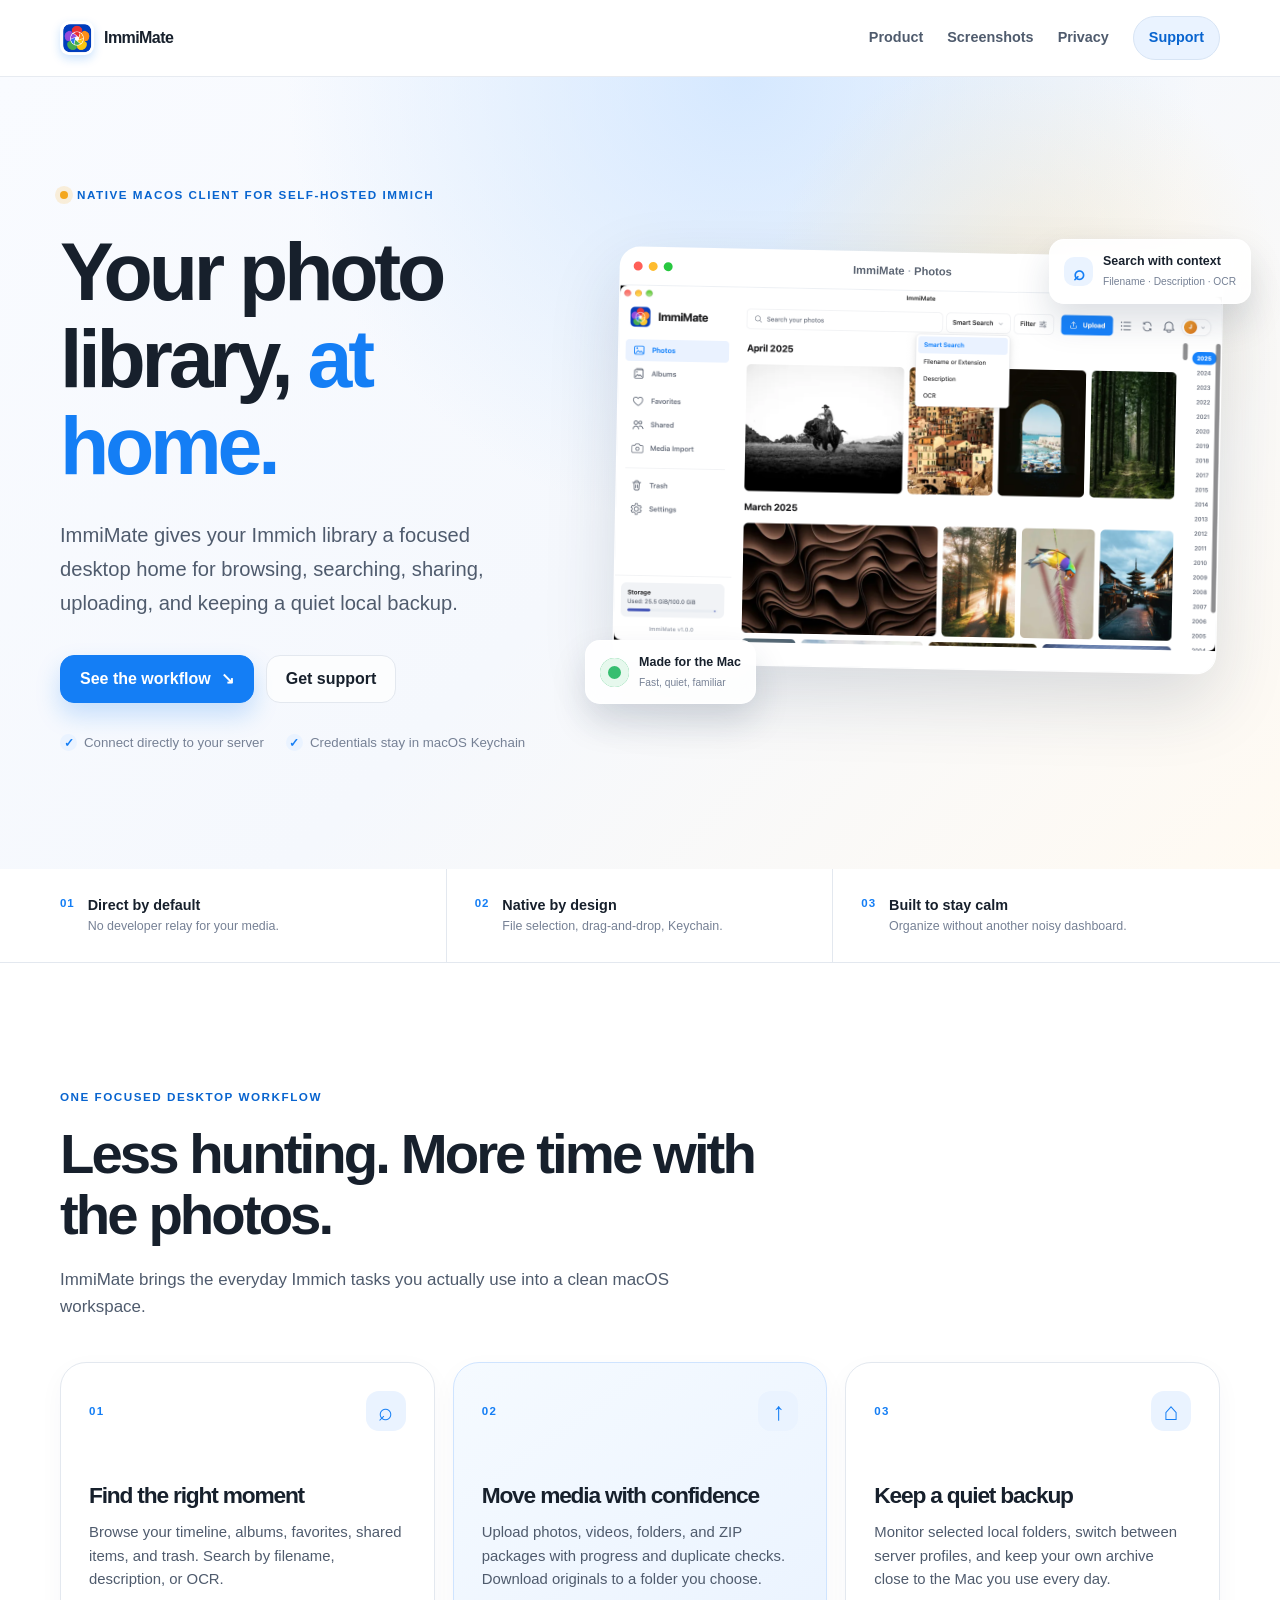
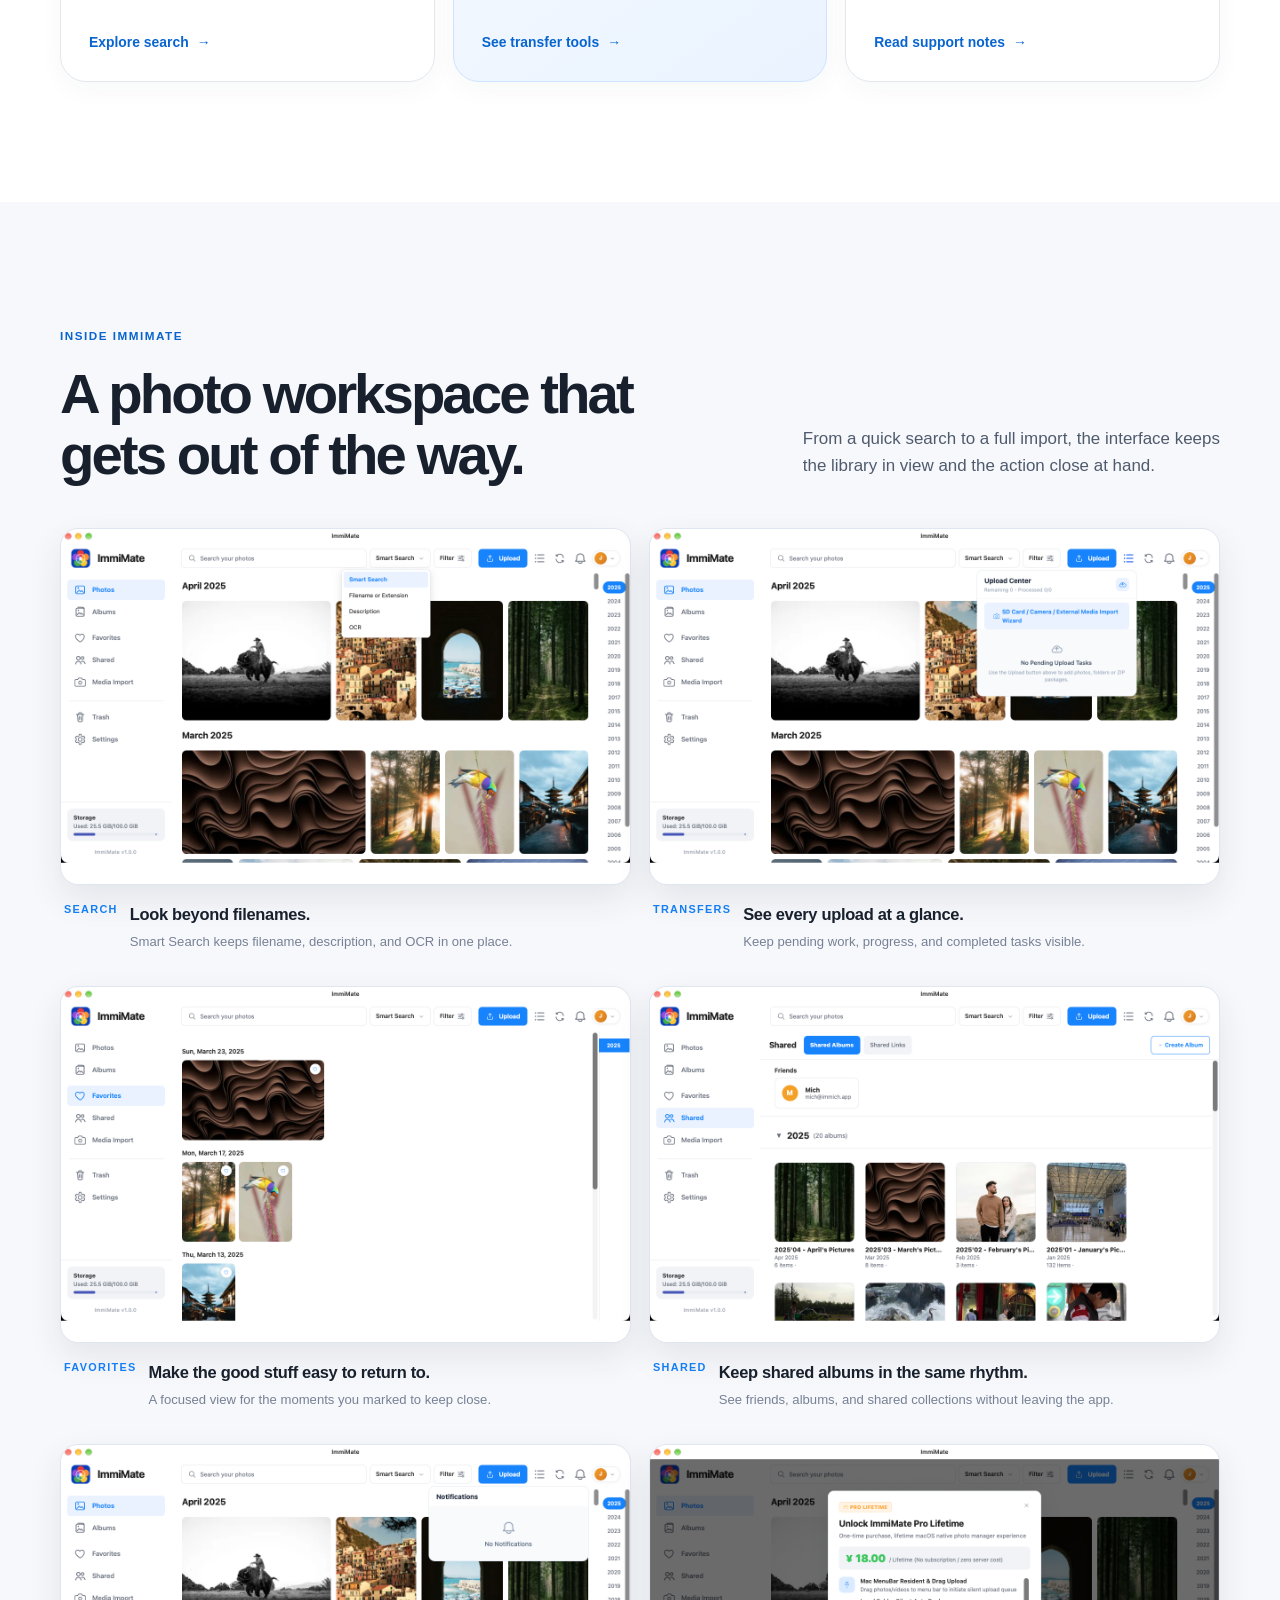
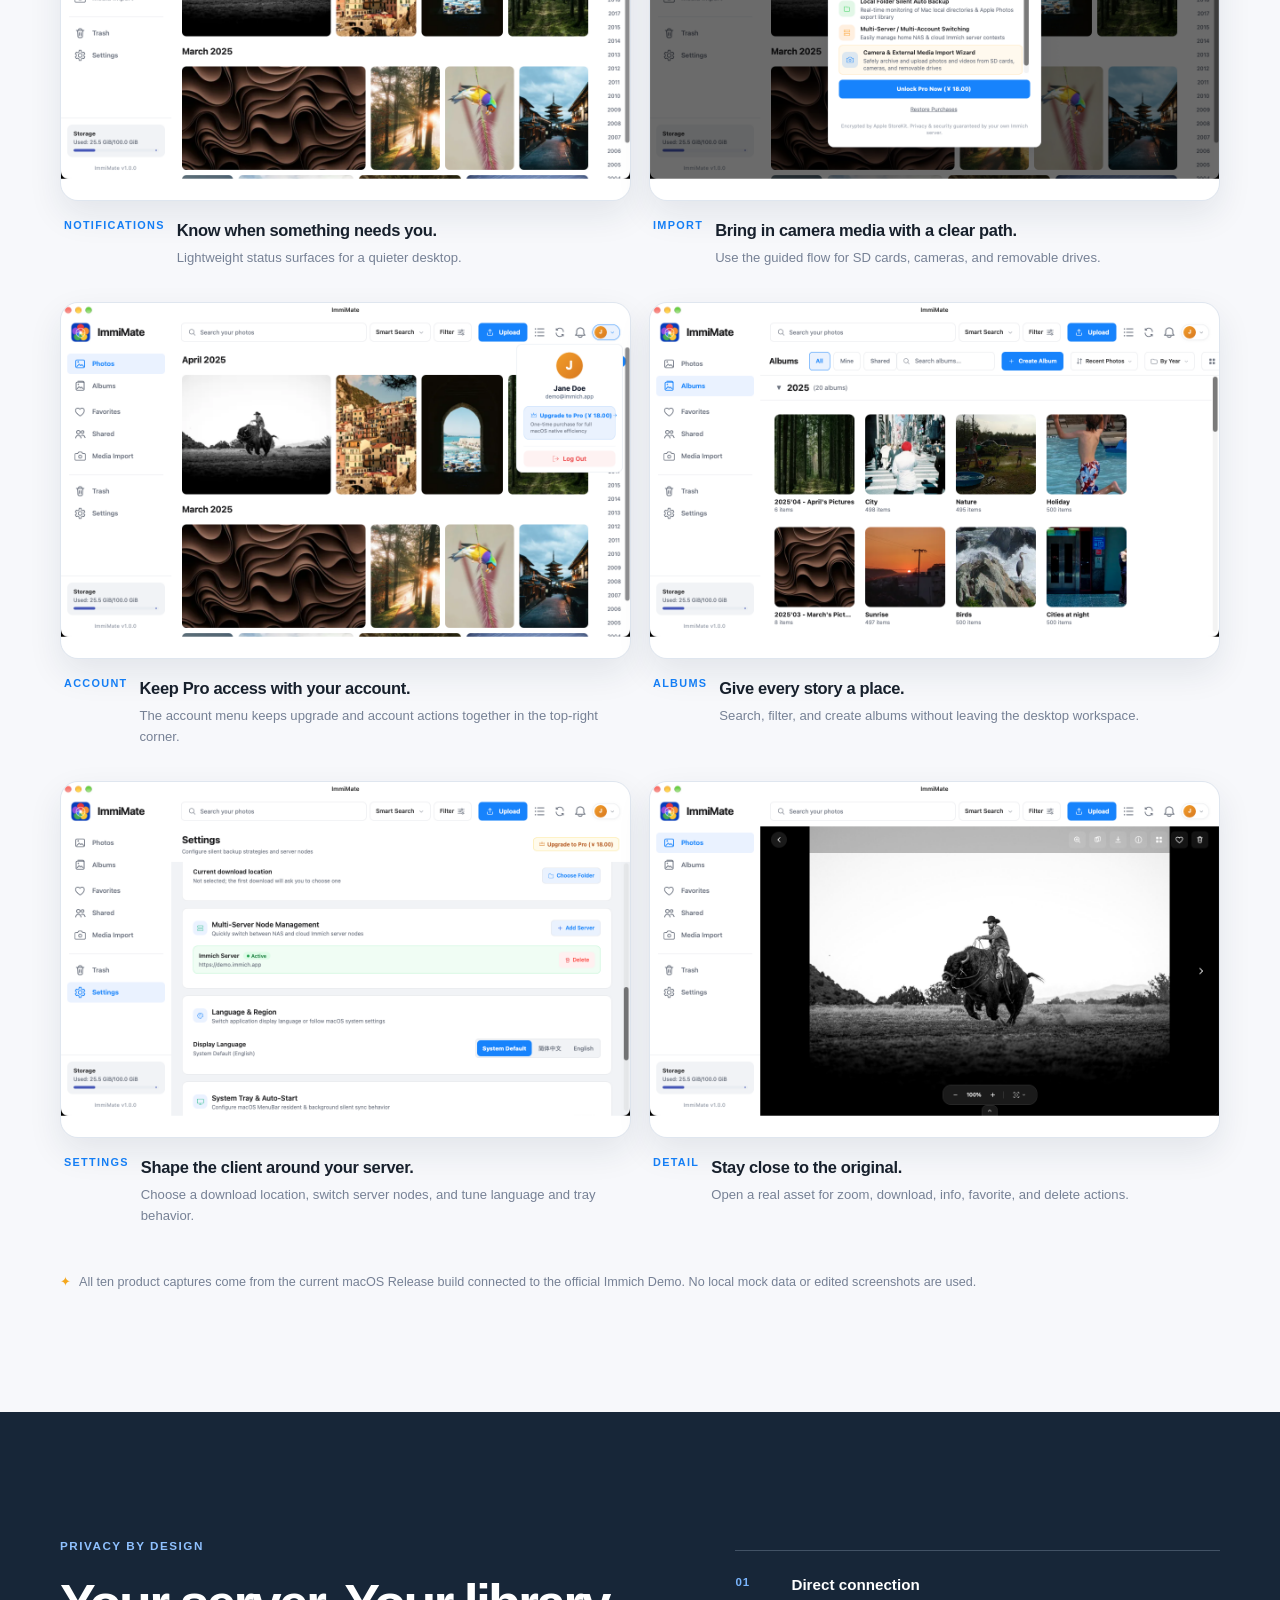
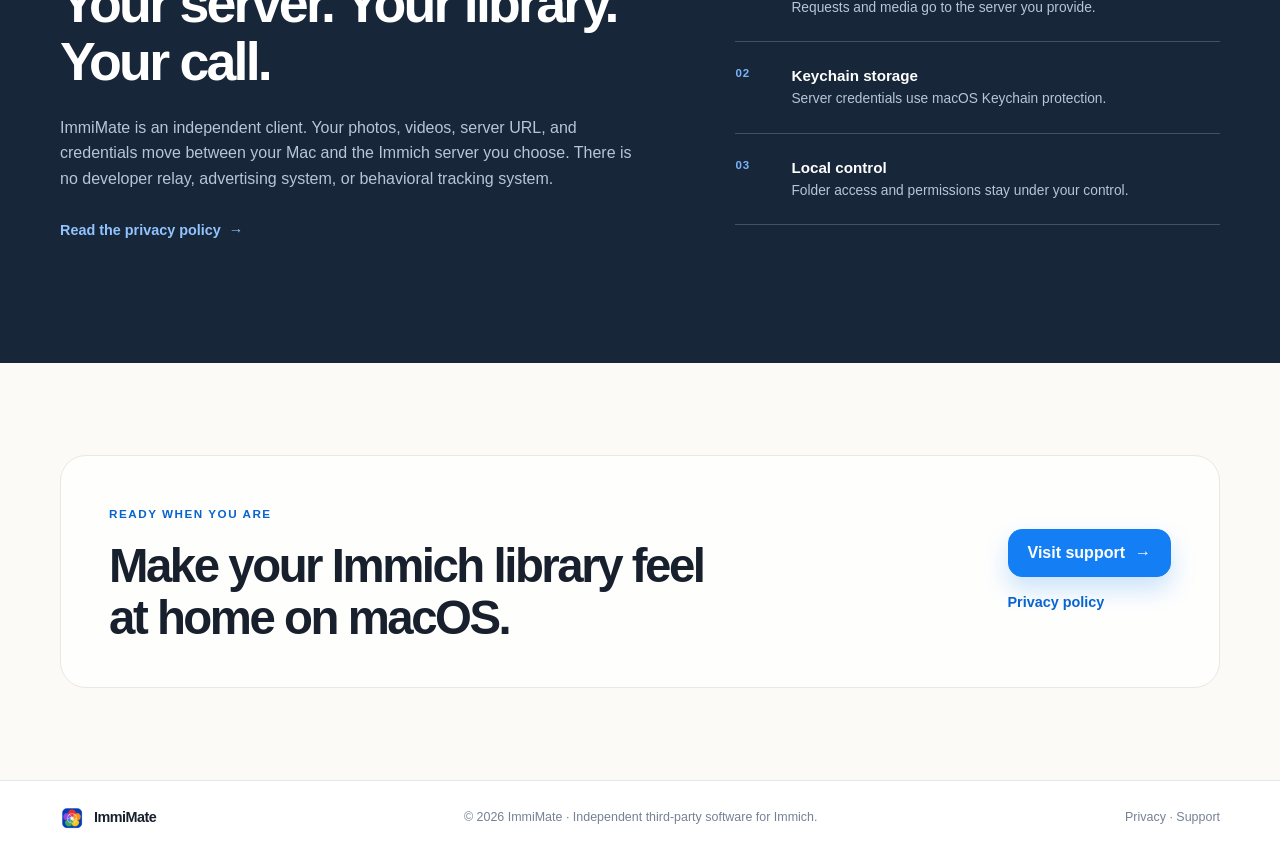
==== index.html @ d2ff472a "docs(marketing): publish ten official Demo screenshots" ====
<!doctype html>
<html lang="en">
  <head>
    <meta charset="utf-8">
    <meta name="viewport" content="width=device-width, initial-scale=1">
    <meta name="theme-color" content="#f7f8fb">
    <meta name="description" content="ImmiMate is a calm, native macOS client for self-hosted Immich photo libraries.">
    <title>ImmiMate — Your photo library, at home</title>
    <link rel="icon" href="assets/app-icon.png" type="image/png">
    <link rel="stylesheet" href="styles.css">
  </head>
  <body>
    <header class="site-header">
      <div class="wrap nav">
        <a class="brand" href="./" aria-label="ImmiMate home">
          <img src="assets/app-icon.png" alt="" width="34" height="34">
          <span>ImmiMate</span>
        </a>
        <nav class="nav-links" aria-label="Primary navigation">
          <a href="#features">Product</a>
          <a href="#screenshots">Screenshots</a>
          <a href="privacy/">Privacy</a>
          <a class="nav-cta" href="support/">Support</a>
        </nav>
      </div>
    </header>

    <main>
      <section class="hero">
        <div class="wrap hero-grid">
          <div class="hero-copy">
            <p class="kicker"><span class="kicker-mark"></span> Native macOS client for self-hosted Immich</p>
            <h1>Your photo library, <em>at home.</em></h1>
            <p class="hero-lead">ImmiMate gives your Immich library a focused desktop home for browsing, searching, sharing, uploading, and keeping a quiet local backup.</p>
            <div class="actions">
              <a class="button" href="#screenshots">See the workflow <span aria-hidden="true">↘</span></a>
              <a class="button button-secondary" href="support/">Get support</a>
            </div>
            <div class="hero-notes" aria-label="Product highlights">
              <span><i aria-hidden="true">✓</i> Connect directly to your server</span>
              <span><i aria-hidden="true">✓</i> Credentials stay in macOS Keychain</span>
            </div>
          </div>

          <div class="hero-visual">
            <div class="window-card">
              <div class="window-toolbar">
                <div class="traffic-lights" aria-hidden="true"><span></span><span></span><span></span></div>
                <span class="window-title">ImmiMate <b>·</b> Photos</span>
                <span class="window-status"><i></i> Library connected</span>
              </div>
              <div class="window-image">
                <img src="assets/screenshots/search.png" alt="ImmiMate Photos screen with Smart Search open" width="1280" height="800">
              </div>
            </div>
            <div class="floating-card floating-card-search">
              <span class="floating-icon">⌕</span>
              <span><strong>Search with context</strong><small>Filename · Description · OCR</small></span>
            </div>
            <div class="floating-card floating-card-native">
              <span class="native-dot"></span>
              <span><strong>Made for the Mac</strong><small>Fast, quiet, familiar</small></span>
            </div>
          </div>
        </div>
      </section>

      <section class="signal-strip" aria-label="Product principles">
        <div class="wrap signal-grid">
          <div><span class="signal-number">01</span><strong>Direct by default</strong><small>No developer relay for your media.</small></div>
          <div><span class="signal-number">02</span><strong>Native by design</strong><small>File selection, drag-and-drop, Keychain.</small></div>
          <div><span class="signal-number">03</span><strong>Built to stay calm</strong><small>Organize without another noisy dashboard.</small></div>
        </div>
      </section>

      <section class="section" id="features">
        <div class="wrap">
          <div class="section-heading">
            <p class="kicker">One focused desktop workflow</p>
            <h2>Less hunting. More time with the photos.</h2>
            <p>ImmiMate brings the everyday Immich tasks you actually use into a clean macOS workspace.</p>
          </div>
          <div class="feature-grid">
            <article class="feature-card">
              <div class="feature-top"><span class="feature-index">01</span><span class="feature-glyph" aria-hidden="true">⌕</span></div>
              <h3>Find the right moment</h3>
              <p>Browse your timeline, albums, favorites, shared items, and trash. Search by filename, description, or OCR.</p>
              <a href="#screenshots">Explore search <span aria-hidden="true">→</span></a>
            </article>
            <article class="feature-card feature-card-accent">
              <div class="feature-top"><span class="feature-index">02</span><span class="feature-glyph" aria-hidden="true">↑</span></div>
              <h3>Move media with confidence</h3>
              <p>Upload photos, videos, folders, and ZIP packages with progress and duplicate checks. Download originals to a folder you choose.</p>
              <a href="#screenshots">See transfer tools <span aria-hidden="true">→</span></a>
            </article>
            <article class="feature-card">
              <div class="feature-top"><span class="feature-index">03</span><span class="feature-glyph" aria-hidden="true">⌂</span></div>
              <h3>Keep a quiet backup</h3>
              <p>Monitor selected local folders, switch between server profiles, and keep your own archive close to the Mac you use every day.</p>
              <a href="support/">Read support notes <span aria-hidden="true">→</span></a>
            </article>
          </div>
        </div>
      </section>

      <section class="section gallery-section" id="screenshots">
        <div class="wrap">
          <div class="section-heading gallery-heading">
            <div>
              <p class="kicker">Inside ImmiMate</p>
              <h2>A photo workspace that gets out of the way.</h2>
            </div>
            <p>From a quick search to a full import, the interface keeps the library in view and the action close at hand.</p>
          </div>
          <div class="screenshot-grid">
            <figure class="shot shot-wide">
              <div class="shot-image"><img src="assets/screenshots/search.png" alt="ImmiMate Smart Search menu over a photo timeline" width="1280" height="800" loading="lazy"></div>
              <figcaption><span>Search</span><strong>Look beyond filenames.</strong><small>Smart Search keeps filename, description, and OCR in one place.</small></figcaption>
            </figure>
            <figure class="shot shot-wide">
              <div class="shot-image"><img src="assets/screenshots/uploads.png" alt="ImmiMate Upload Center popover" width="1280" height="800" loading="lazy"></div>
              <figcaption><span>Transfers</span><strong>See every upload at a glance.</strong><small>Keep pending work, progress, and completed tasks visible.</small></figcaption>
            </figure>
            <figure class="shot">
              <div class="shot-image"><img src="assets/screenshots/favorites.png" alt="ImmiMate Favorites view" width="1280" height="800" loading="lazy"></div>
              <figcaption><span>Favorites</span><strong>Make the good stuff easy to return to.</strong><small>A focused view for the moments you marked to keep close.</small></figcaption>
            </figure>
            <figure class="shot">
              <div class="shot-image"><img src="assets/screenshots/shared.png" alt="ImmiMate Shared albums view" width="1280" height="800" loading="lazy"></div>
              <figcaption><span>Shared</span><strong>Keep shared albums in the same rhythm.</strong><small>See friends, albums, and shared collections without leaving the app.</small></figcaption>
            </figure>
            <figure class="shot">
              <div class="shot-image"><img src="assets/screenshots/notifications.png" alt="ImmiMate notifications popover" width="1280" height="800" loading="lazy"></div>
              <figcaption><span>Notifications</span><strong>Know when something needs you.</strong><small>Lightweight status surfaces for a quieter desktop.</small></figcaption>
            </figure>
            <figure class="shot">
              <div class="shot-image"><img src="assets/screenshots/import.png" alt="ImmiMate removable media import wizard" width="1280" height="800" loading="lazy"></div>
              <figcaption><span>Import</span><strong>Bring in camera media with a clear path.</strong><small>Use the guided flow for SD cards, cameras, and removable drives.</small></figcaption>
            </figure>
            <figure class="shot shot-wide">
              <div class="shot-image"><img src="assets/screenshots/account.png" alt="ImmiMate account menu with the Pro upgrade entry" width="1280" height="800" loading="lazy"></div>
              <figcaption><span>Account</span><strong>Keep Pro access with your account.</strong><small>The account menu keeps upgrade and account actions together in the top-right corner.</small></figcaption>
            </figure>
            <figure class="shot">
              <div class="shot-image"><img src="assets/screenshots/albums.png" alt="ImmiMate Albums view with real albums" width="1280" height="800" loading="lazy"></div>
              <figcaption><span>Albums</span><strong>Give every story a place.</strong><small>Search, filter, and create albums without leaving the desktop workspace.</small></figcaption>
            </figure>
            <figure class="shot">
              <div class="shot-image"><img src="assets/screenshots/settings.png" alt="ImmiMate Settings with multi-server and language controls" width="1280" height="800" loading="lazy"></div>
              <figcaption><span>Settings</span><strong>Shape the client around your server.</strong><small>Choose a download location, switch server nodes, and tune language and tray behavior.</small></figcaption>
            </figure>
            <figure class="shot shot-wide">
              <div class="shot-image"><img src="assets/screenshots/asset-detail.png" alt="ImmiMate full-screen asset detail viewer" width="1280" height="800" loading="lazy"></div>
              <figcaption><span>Detail</span><strong>Stay close to the original.</strong><small>Open a real asset for zoom, download, info, favorite, and delete actions.</small></figcaption>
            </figure>
          </div>
          <p class="source-note"><span aria-hidden="true">✦</span> All ten product captures come from the current macOS Release build connected to the official Immich Demo. No local mock data or edited screenshots are used.</p>
        </div>
      </section>

      <section class="section privacy-section">
        <div class="wrap privacy-grid">
          <div>
            <p class="kicker kicker-light">Privacy by design</p>
            <h2>Your server. Your library. Your call.</h2>
            <p>ImmiMate is an independent client. Your photos, videos, server URL, and credentials move between your Mac and the Immich server you choose. There is no developer relay, advertising system, or behavioral tracking system.</p>
            <a class="text-link text-link-light" href="privacy/">Read the privacy policy <span aria-hidden="true">→</span></a>
          </div>
          <div class="privacy-list">
            <div><span>01</span><p><strong>Direct connection</strong><br>Requests and media go to the server you provide.</p></div>
            <div><span>02</span><p><strong>Keychain storage</strong><br>Server credentials use macOS Keychain protection.</p></div>
            <div><span>03</span><p><strong>Local control</strong><br>Folder access and permissions stay under your control.</p></div>
          </div>
        </div>
      </section>

      <section class="section closing-section">
        <div class="wrap closing-card">
          <div>
            <p class="kicker">Ready when you are</p>
            <h2>Make your Immich library feel at home on macOS.</h2>
          </div>
          <div class="closing-actions">
            <a class="button" href="support/">Visit support <span aria-hidden="true">→</span></a>
            <a class="text-link" href="privacy/">Privacy policy</a>
          </div>
        </div>
      </section>
    </main>

    <footer>
      <div class="wrap footer-row">
        <a class="footer-brand" href="./"><img src="assets/app-icon.png" alt="" width="24" height="24"> ImmiMate</a>
        <span>© 2026 ImmiMate · Independent third-party software for Immich.</span>
        <span><a href="privacy/">Privacy</a> · <a href="support/">Support</a></span>
      </div>
    </footer>
  </body>
</html>
---- styles.css ----
:root {
  color-scheme: light;
  --ink: #17202c;
  --ink-soft: #4f5b6d;
  --muted: #768195;
  --line: #e3e8ef;
  --surface: #ffffff;
  --canvas: #f7f8fb;
  --canvas-warm: #fbfaf7;
  --blue: #147ef5;
  --blue-dark: #0864cf;
  --blue-wash: #eaf3ff;
  --orange: #f4a71d;
  --navy: #172638;
  --shadow: 0 28px 70px rgba(27, 45, 72, 0.15);
  --radius: 26px;
}

* { box-sizing: border-box; }

html { scroll-behavior: smooth; }

body {
  margin: 0;
  color: var(--ink);
  background: var(--surface);
  font-family: -apple-system, BlinkMacSystemFont, "SF Pro Display", "SF Pro Text", "Segoe UI", sans-serif;
  line-height: 1.6;
  -webkit-font-smoothing: antialiased;
}

img { display: block; max-width: 100%; }
a { color: inherit; }
a:hover { color: var(--blue-dark); }
.muted { color: var(--muted); }

.wrap { width: min(1160px, calc(100% - 48px)); margin: 0 auto; }

.site-header {
  position: sticky;
  top: 0;
  z-index: 20;
  border-bottom: 1px solid rgba(227, 232, 239, 0.85);
  background: rgba(255, 255, 255, 0.84);
  backdrop-filter: blur(18px);
}

.nav { min-height: 76px; display: flex; align-items: center; justify-content: space-between; gap: 24px; }
.brand, .footer-brand { display: inline-flex; align-items: center; gap: 10px; color: var(--ink); font-weight: 800; letter-spacing: -0.035em; text-decoration: none; }
.brand img { border-radius: 9px; box-shadow: 0 4px 10px rgba(20, 126, 245, 0.22); }
.nav-links { display: flex; align-items: center; flex-wrap: wrap; gap: 24px; font-size: 0.9rem; font-weight: 650; }
.nav-links a { color: var(--ink-soft); text-decoration: none; }
.nav-links a:hover { color: var(--ink); }
.nav-links .nav-cta { padding: 9px 15px; border: 1px solid #d7e4f4; border-radius: 999px; color: var(--blue-dark); background: var(--blue-wash); }

.hero { overflow: hidden; padding: 104px 0 116px; background: radial-gradient(circle at 80% 28%, rgba(255, 224, 166, 0.36), transparent 22%), radial-gradient(circle at 58% 0%, rgba(205, 228, 255, 0.8), transparent 42%), linear-gradient(135deg, #f9fbff 0%, #f5f8fd 52%, #fffaf2 100%); }
.hero-grid { display: grid; grid-template-columns: minmax(0, 0.86fr) minmax(520px, 1.14fr); align-items: center; gap: 68px; }
.hero-copy { position: relative; z-index: 1; }
.kicker { display: inline-flex; align-items: center; gap: 9px; margin: 0; color: var(--blue-dark); font-size: 0.73rem; font-weight: 800; letter-spacing: 0.13em; line-height: 1.2; text-transform: uppercase; }
.kicker-mark { width: 8px; height: 8px; border-radius: 50%; background: var(--orange); box-shadow: 0 0 0 5px rgba(244, 167, 29, 0.16); }
h1, h2, h3 { margin: 0; line-height: 1.08; letter-spacing: -0.052em; }
h1 { max-width: 640px; margin-top: 22px; font-size: clamp(3.4rem, 6.3vw, 6.7rem); }
h1 em { color: var(--blue); font-style: normal; }
.hero-lead { max-width: 560px; margin: 28px 0 0; color: var(--ink-soft); font-size: clamp(1.08rem, 1.6vw, 1.26rem); line-height: 1.7; }
.actions { display: flex; flex-wrap: wrap; align-items: center; gap: 12px; margin-top: 34px; }
.button { display: inline-flex; align-items: center; justify-content: center; gap: 10px; min-height: 48px; padding: 0 19px; border: 1px solid var(--blue); border-radius: 14px; background: var(--blue); color: #fff; font-weight: 750; text-decoration: none; box-shadow: 0 12px 24px rgba(20, 126, 245, 0.22); transition: transform 180ms ease, box-shadow 180ms ease, background 180ms ease; }
.button:hover { color: #fff; background: var(--blue-dark); box-shadow: 0 16px 30px rgba(20, 126, 245, 0.28); transform: translateY(-2px); }
.button-secondary { border-color: var(--line); background: rgba(255, 255, 255, 0.72); color: var(--ink); box-shadow: none; }
.button-secondary:hover { color: var(--ink); background: #fff; box-shadow: 0 8px 18px rgba(27, 45, 72, 0.08); }
.hero-notes { display: flex; flex-wrap: wrap; gap: 14px 22px; margin-top: 29px; color: var(--muted); font-size: 0.83rem; }
.hero-notes span { display: inline-flex; align-items: center; gap: 7px; }
.hero-notes i { display: inline-grid; width: 17px; height: 17px; place-items: center; border-radius: 50%; color: var(--blue); background: var(--blue-wash); font-size: 0.72rem; font-style: normal; font-weight: 900; }

.hero-visual { position: relative; min-width: 0; padding: 22px 0 36px 18px; }
.window-card { position: relative; overflow: hidden; border: 1px solid rgba(255, 255, 255, 0.92); border-radius: 20px; background: #fff; box-shadow: var(--shadow); transform: rotate(1.1deg); }
.window-toolbar { display: flex; align-items: center; min-height: 38px; padding: 0 13px; border-bottom: 1px solid #edf0f4; background: rgba(255, 255, 255, 0.96); }
.traffic-lights { display: flex; gap: 6px; }
.traffic-lights span { width: 9px; height: 9px; border-radius: 50%; background: #ff5f57; }
.traffic-lights span:nth-child(2) { background: #febc2e; }
.traffic-lights span:nth-child(3) { background: #28c840; }
.window-title { flex: 1; margin-left: 12px; color: #5d6674; font-size: 0.7rem; font-weight: 700; text-align: center; }
.window-title b { color: #b0b8c5; }
.window-status { display: inline-flex; align-items: center; gap: 5px; color: #6e7d8f; font-size: 0.62rem; white-space: nowrap; }
.window-status i, .native-dot { width: 6px; height: 6px; border-radius: 50%; background: #36be70; }
.window-image { overflow: hidden; background: #f3f5f8; }
.window-image img { display: block; width: 100%; height: auto; object-fit: contain; object-position: center; }
.floating-card { position: absolute; display: flex; align-items: center; gap: 10px; padding: 12px 14px; border: 1px solid rgba(255, 255, 255, 0.9); border-radius: 15px; background: rgba(255, 255, 255, 0.92); box-shadow: 0 18px 34px rgba(27, 45, 72, 0.15); backdrop-filter: blur(14px); }
.floating-card strong, .floating-card small { display: block; }
.floating-card strong { font-size: 0.78rem; }
.floating-card small { margin-top: 2px; color: var(--muted); font-size: 0.64rem; }
.floating-card-search { top: 2%; right: -5%; }
.floating-card-native { bottom: 0; left: -2%; }
.floating-icon { display: grid; width: 29px; height: 29px; place-items: center; border-radius: 10px; color: var(--blue); background: var(--blue-wash); font-size: 1.25rem; font-weight: 800; }
.native-dot { width: 29px; height: 29px; box-shadow: inset 0 0 0 8px #e6f8ed; }

.signal-strip { border-bottom: 1px solid var(--line); background: #fff; }
.signal-grid { display: grid; grid-template-columns: repeat(3, 1fr); }
.signal-grid > div { display: grid; grid-template-columns: auto 1fr; column-gap: 13px; padding: 25px 28px; border-right: 1px solid var(--line); }
.signal-grid > div:first-child { padding-left: 0; }
.signal-grid > div:last-child { padding-right: 0; border-right: 0; }
.signal-number { grid-row: span 2; color: var(--blue); font-size: 0.72rem; font-weight: 850; letter-spacing: 0.08em; }
.signal-grid strong { font-size: 0.9rem; }
.signal-grid small { color: var(--muted); font-size: 0.78rem; }

.section { padding: 120px 0; }
.section-heading { max-width: 730px; margin-bottom: 42px; }
.section-heading h2 { margin-top: 16px; font-size: clamp(2.25rem, 4.4vw, 4.2rem); }
.section-heading > p:last-child { max-width: 620px; margin: 20px 0 0; color: var(--ink-soft); font-size: 1.06rem; }
.feature-grid { display: grid; grid-template-columns: repeat(3, 1fr); gap: 18px; }
.feature-card { display: flex; min-height: 320px; flex-direction: column; padding: 28px; border: 1px solid var(--line); border-radius: var(--radius); background: #fff; box-shadow: 0 8px 26px rgba(27, 45, 72, 0.035); }
.feature-card-accent { border-color: #cfe4ff; background: linear-gradient(145deg, #f5faff 0%, #eaf3ff 100%); }
.feature-top { display: flex; align-items: center; justify-content: space-between; margin-bottom: 52px; }
.feature-index { color: var(--blue); font-size: 0.72rem; font-weight: 850; letter-spacing: 0.12em; }
.feature-glyph { display: grid; width: 40px; height: 40px; place-items: center; border-radius: 13px; color: var(--blue); background: var(--blue-wash); font-size: 1.55rem; font-weight: 500; }
.feature-card h3 { font-size: 1.42rem; }
.feature-card p { margin: 13px 0 0; color: var(--ink-soft); font-size: 0.93rem; }
.feature-card a { display: inline-flex; align-items: center; gap: 8px; margin-top: auto; padding-top: 28px; color: var(--blue-dark); font-size: 0.87rem; font-weight: 750; text-decoration: none; }

.gallery-section { background: var(--canvas); }
.gallery-heading { display: grid; grid-template-columns: 1fr 0.62fr; align-items: end; gap: 70px; max-width: none; }
.gallery-heading > p { margin: 0; padding-bottom: 6px; color: var(--ink-soft); }
.screenshot-grid { display: grid; grid-template-columns: repeat(2, 1fr); gap: 34px 18px; }
.shot { min-width: 0; margin: 0; }
.shot-image { overflow: hidden; border: 1px solid #dfe6ef; border-radius: 18px; background: #e9edf3; box-shadow: 0 14px 34px rgba(27, 45, 72, 0.09); }
.shot-image img { display: block; width: 100%; height: auto; object-fit: contain; object-position: center; }
.shot:hover .shot-image { box-shadow: 0 18px 40px rgba(27, 45, 72, 0.13); }
.shot figcaption { display: grid; grid-template-columns: auto 1fr; column-gap: 12px; padding: 16px 4px 0; }
.shot figcaption span { grid-row: span 2; color: var(--blue); font-size: 0.68rem; font-weight: 850; letter-spacing: 0.12em; text-transform: uppercase; }
.shot figcaption strong { font-size: 1.03rem; letter-spacing: -0.02em; }
.shot figcaption small { margin-top: 3px; color: var(--muted); font-size: 0.82rem; }
.source-note { display: flex; align-items: center; gap: 8px; margin: 46px 0 0; color: var(--muted); font-size: 0.79rem; }
.source-note span { color: var(--orange); }

.privacy-section { color: #fff; background: var(--navy); }
.privacy-grid { display: grid; grid-template-columns: 0.95fr 0.8fr; gap: 100px; align-items: center; }
.kicker-light { color: #8fc1ff; }
.privacy-grid h2 { max-width: 600px; margin-top: 17px; font-size: clamp(2.25rem, 4.2vw, 4rem); }
.privacy-grid > div:first-child > p:not(.kicker) { max-width: 600px; margin: 24px 0 0; color: #b6c5d8; font-size: 1rem; }
.text-link { display: inline-flex; align-items: center; gap: 8px; margin-top: 28px; color: var(--blue-dark); font-size: 0.9rem; font-weight: 800; text-decoration: none; }
.text-link-light { color: #91c3ff; }
.privacy-list { border-top: 1px solid rgba(202, 220, 242, 0.24); }
.privacy-list > div { display: grid; grid-template-columns: 36px 1fr; gap: 20px; padding: 22px 0; border-bottom: 1px solid rgba(202, 220, 242, 0.24); }
.privacy-list span { color: #79b4fc; font-size: 0.72rem; font-weight: 850; letter-spacing: 0.08em; }
.privacy-list p { margin: 0; color: #b6c5d8; font-size: 0.86rem; }
.privacy-list strong { color: #fff; font-size: 0.95rem; }

.closing-section { padding: 92px 0; background: var(--canvas-warm); }
.closing-card { display: flex; align-items: center; justify-content: space-between; gap: 44px; padding: 44px 48px; border: 1px solid #ece8df; border-radius: var(--radius); background: rgba(255, 255, 255, 0.78); }
.closing-card h2 { max-width: 630px; margin-top: 15px; font-size: clamp(2rem, 3.7vw, 3.4rem); }
.closing-actions { display: flex; min-width: 160px; flex-direction: column; align-items: flex-start; gap: 6px; }
.closing-actions .text-link { margin-top: 8px; }

footer { border-top: 1px solid var(--line); padding: 25px 0 38px; color: var(--muted); font-size: 0.78rem; }
.footer-row { display: flex; align-items: center; justify-content: space-between; gap: 16px; flex-wrap: wrap; }
.footer-brand { color: var(--ink); font-size: 0.9rem; }
.footer-brand img { border-radius: 6px; }
footer a { text-decoration: none; }

.page-hero { padding: 82px 0 72px; background: linear-gradient(135deg, #f5f9ff 0%, #fffaf2 100%); }
.page-hero h1 { max-width: 780px; margin-top: 17px; font-size: clamp(3rem, 6vw, 5.3rem); }
.page-hero .lead { max-width: 680px; margin: 22px 0 0; color: var(--ink-soft); font-size: 1.12rem; }
.article-section { padding: 82px 0 120px; background: var(--canvas); }
.article { max-width: 820px; padding: 44px 48px; border: 1px solid var(--line); border-radius: var(--radius); background: #fff; box-shadow: 0 12px 34px rgba(27, 45, 72, 0.045); }
.article h2 { margin: 44px 0 13px; font-size: 1.65rem; }
.article h2:first-child { margin-top: 0; }
.article h3 { margin: 28px 0 9px; font-size: 1.13rem; }
.article p, .article li { color: var(--ink-soft); font-size: 0.98rem; }
.article ul, .article ol { padding-left: 22px; }
.article li { margin: 9px 0; }
.article strong { color: var(--ink); }
.article code { padding: 2px 6px; border-radius: 6px; background: var(--blue-wash); color: var(--blue-dark); font-size: 0.88em; }
.notice { margin: 27px 0; padding: 17px 19px; border-left: 4px solid var(--orange); border-radius: 0 14px 14px 0; background: #fff8e9; color: #6b5730; }
.notice strong { color: #4d3c1f; }
.article-actions { display: flex; flex-wrap: wrap; gap: 12px; margin: 28px 0 42px; }

@media (max-width: 980px) {
  .hero-grid { grid-template-columns: 1fr; gap: 50px; }
  .hero-copy { max-width: 760px; }
  .hero-visual { max-width: 760px; padding-left: 5%; }
  .floating-card-search { right: -2%; }
  .privacy-grid { gap: 58px; }
}

@media (max-width: 760px) {
  .wrap { width: min(100% - 30px, 640px); }
  .nav { align-items: flex-start; padding: 14px 0; flex-direction: column; gap: 13px; }
  .nav-links { gap: 14px 18px; font-size: 0.82rem; }
  .nav-links .nav-cta { padding: 7px 12px; }
  .hero { padding: 72px 0 80px; }
  h1 { font-size: clamp(3rem, 15vw, 4.7rem); }
  .hero-visual { padding: 12px 0 55px; }
  .window-card { transform: none; }
  .floating-card { transform: scale(0.92); transform-origin: bottom left; }
  .floating-card-search { top: auto; right: -7px; bottom: 10px; }
  .floating-card-native { left: -7px; bottom: -39px; }
  .signal-grid { grid-template-columns: 1fr; }
  .signal-grid > div, .signal-grid > div:first-child, .signal-grid > div:last-child { padding: 19px 0; border-right: 0; border-bottom: 1px solid var(--line); }
  .signal-grid > div:last-child { border-bottom: 0; }
  .section { padding: 82px 0; }
  .feature-grid, .screenshot-grid { grid-template-columns: 1fr; }
  .feature-card { min-height: 280px; }
  .gallery-heading { display: block; }
  .gallery-heading > p { margin-top: 18px; }
  .privacy-grid { grid-template-columns: 1fr; gap: 48px; }
  .closing-section { padding: 62px 0; }
  .closing-card { align-items: flex-start; padding: 30px 25px; flex-direction: column; }
  .closing-actions { flex-direction: row; align-items: center; flex-wrap: wrap; }
  .article-section { padding: 58px 0 82px; }
  .article { padding: 30px 23px; border-radius: 20px; }
  .page-hero { padding: 62px 0 54px; }
}

@media (prefers-reduced-motion: reduce) {
  html { scroll-behavior: auto; }
  *, *::before, *::after { transition-duration: 0.01ms !important; animation-duration: 0.01ms !important; }
}
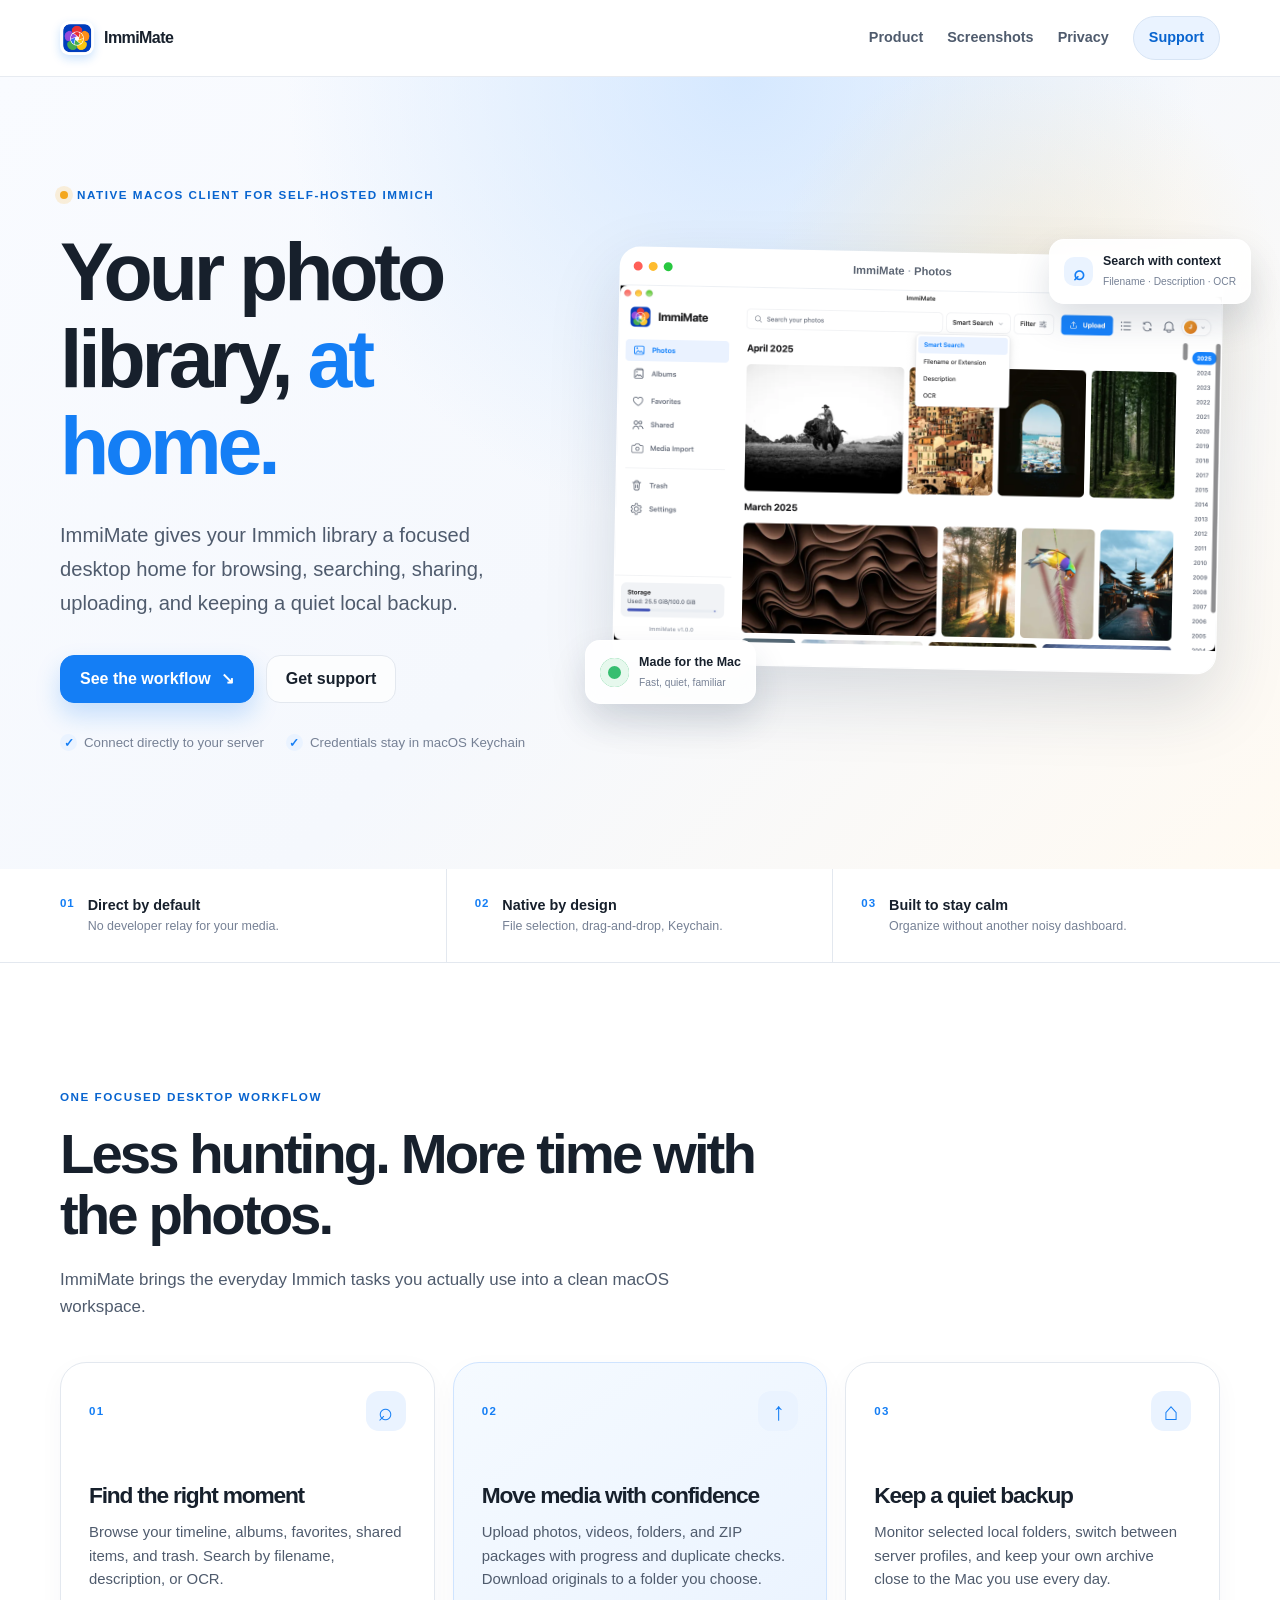
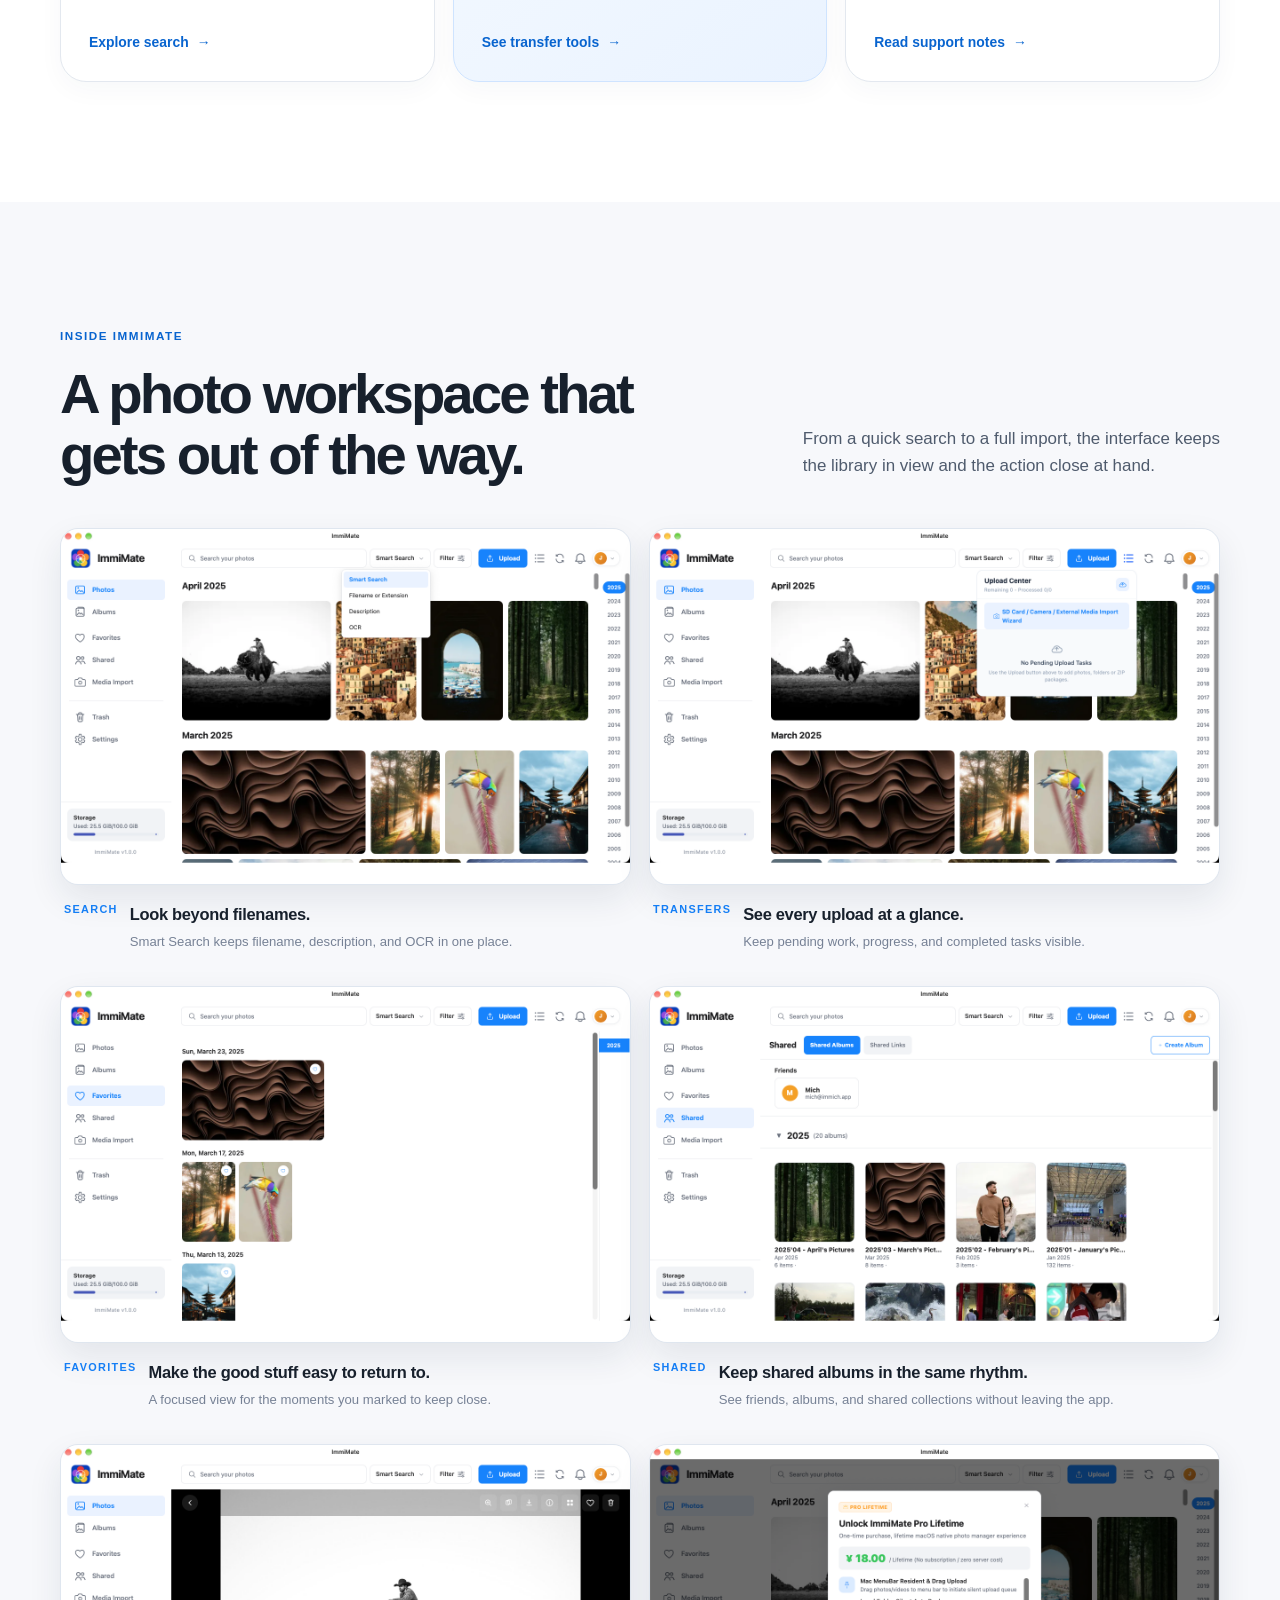
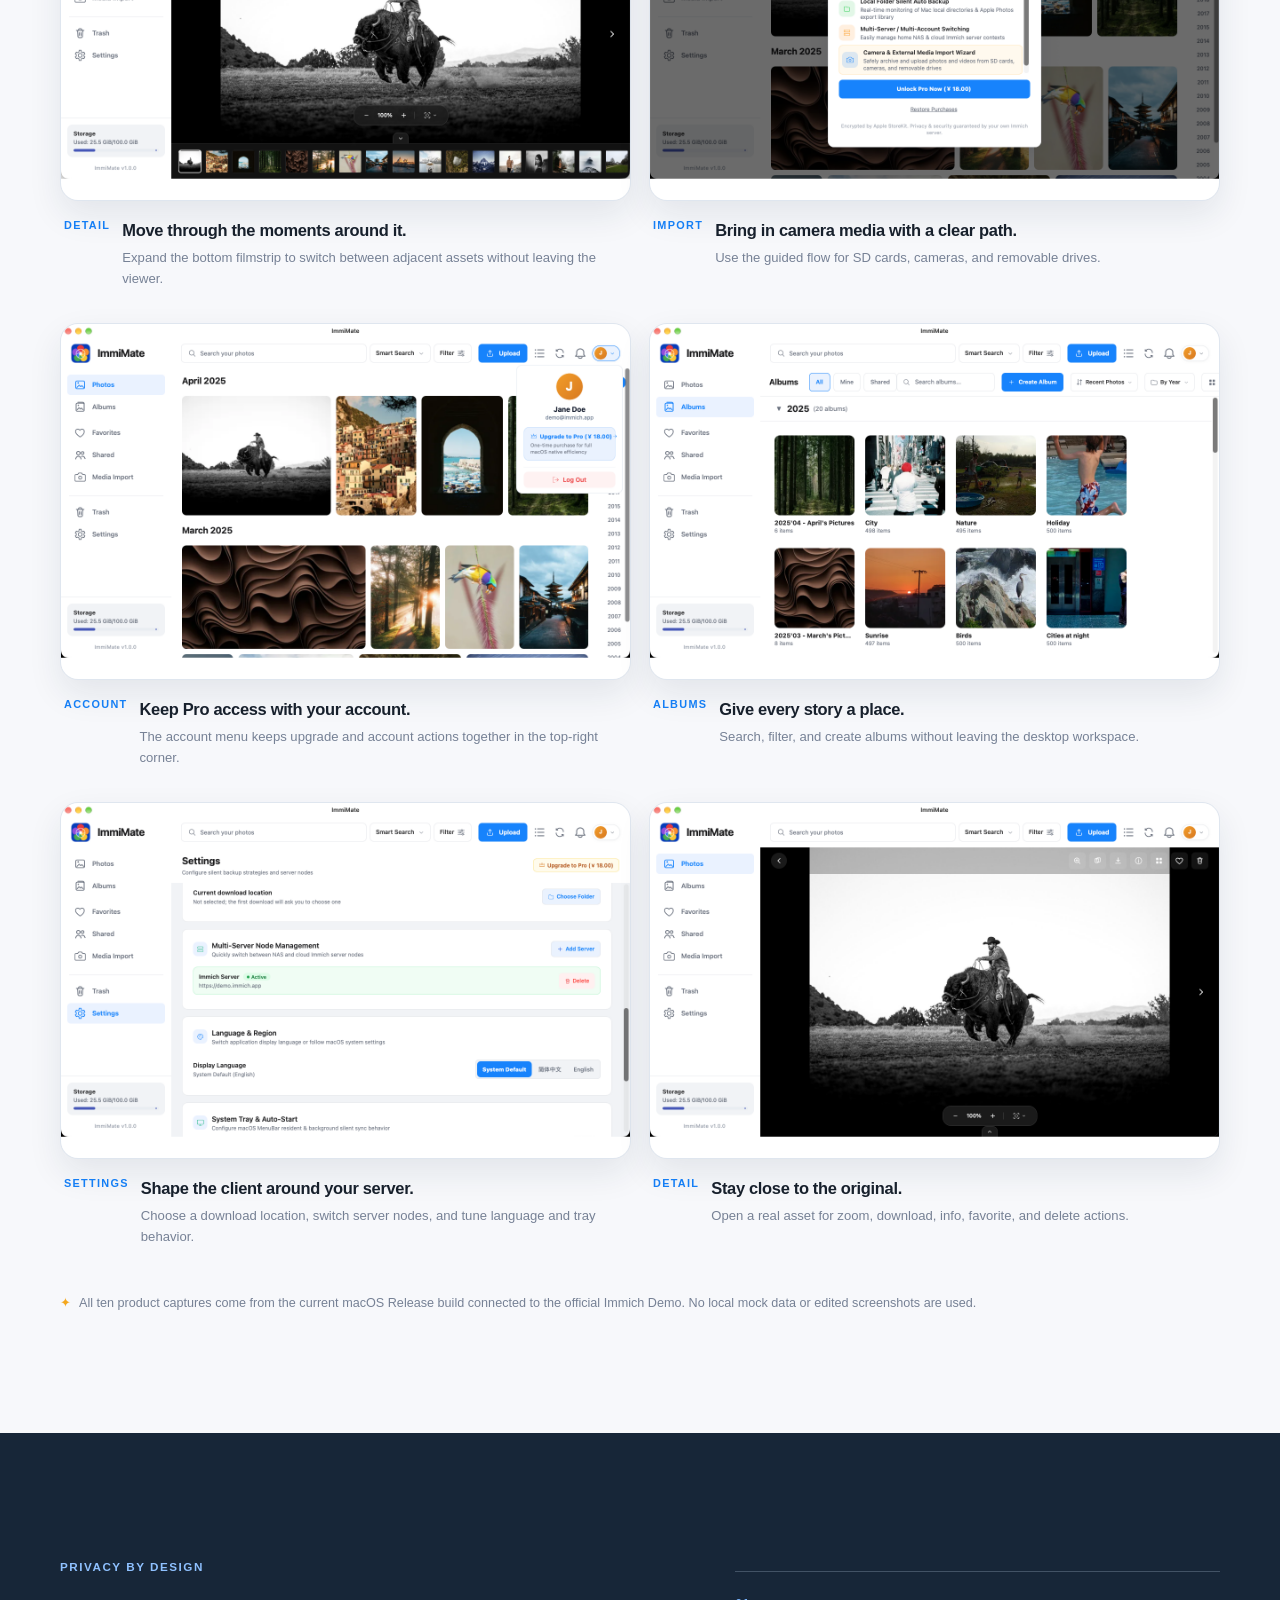
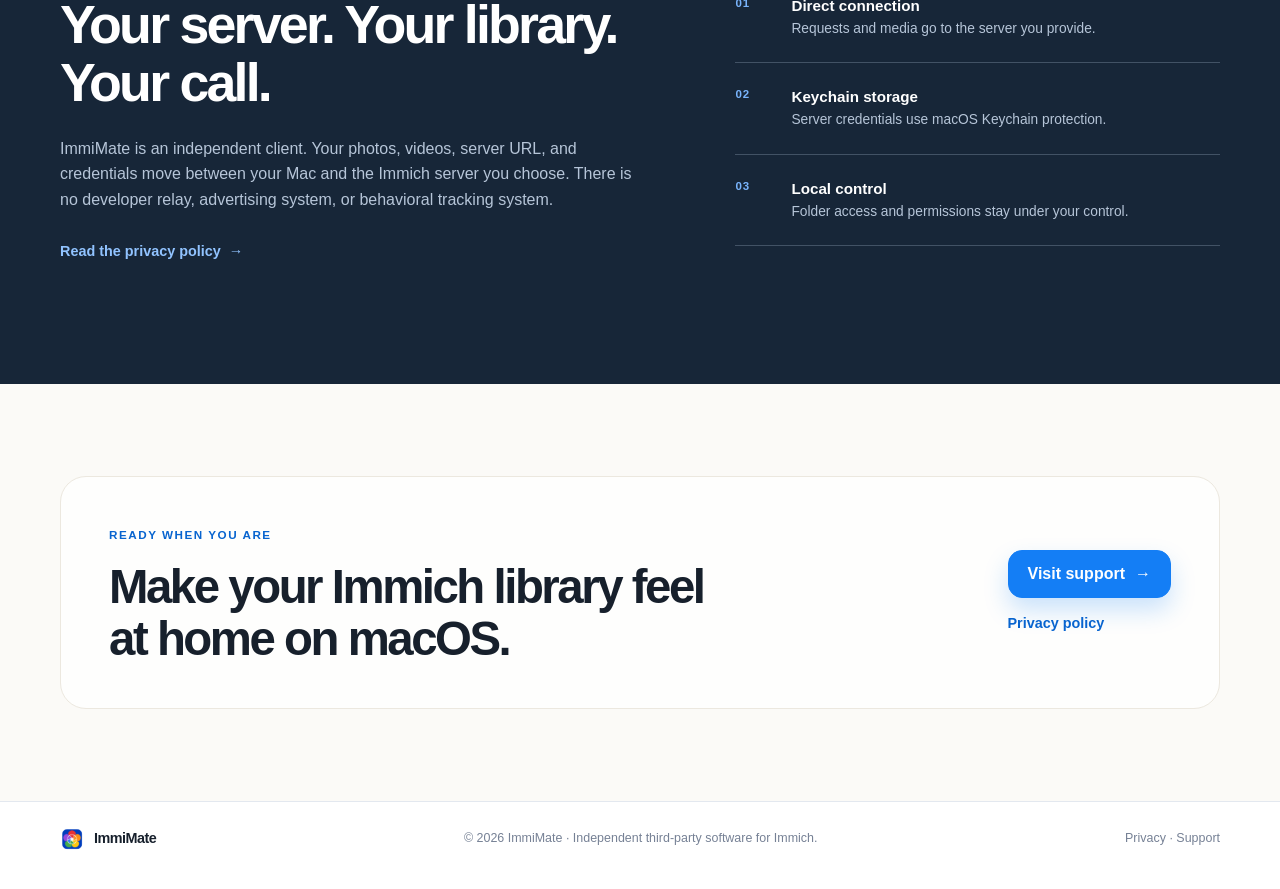
==== commit df1722b9: "docs: replace notification screenshot with asset detail filmstrip" ====
--- a/index.html
+++ b/index.html
@@ -130,8 +130,8 @@
               <figcaption><span>Shared</span><strong>Keep shared albums in the same rhythm.</strong><small>See friends, albums, and shared collections without leaving the app.</small></figcaption>
             </figure>
             <figure class="shot">
-              <div class="shot-image"><img src="assets/screenshots/notifications.png" alt="ImmiMate notifications popover" width="1280" height="800" loading="lazy"></div>
-              <figcaption><span>Notifications</span><strong>Know when something needs you.</strong><small>Lightweight status surfaces for a quieter desktop.</small></figcaption>
+              <div class="shot-image"><img src="assets/screenshots/asset-detail-filmstrip.png" alt="ImmiMate image detail viewer with the bottom filmstrip expanded" width="1280" height="800" loading="lazy"></div>
+              <figcaption><span>Detail</span><strong>Move through the moments around it.</strong><small>Expand the bottom filmstrip to switch between adjacent assets without leaving the viewer.</small></figcaption>
             </figure>
             <figure class="shot">
               <div class="shot-image"><img src="assets/screenshots/import.png" alt="ImmiMate removable media import wizard" width="1280" height="800" loading="lazy"></div>
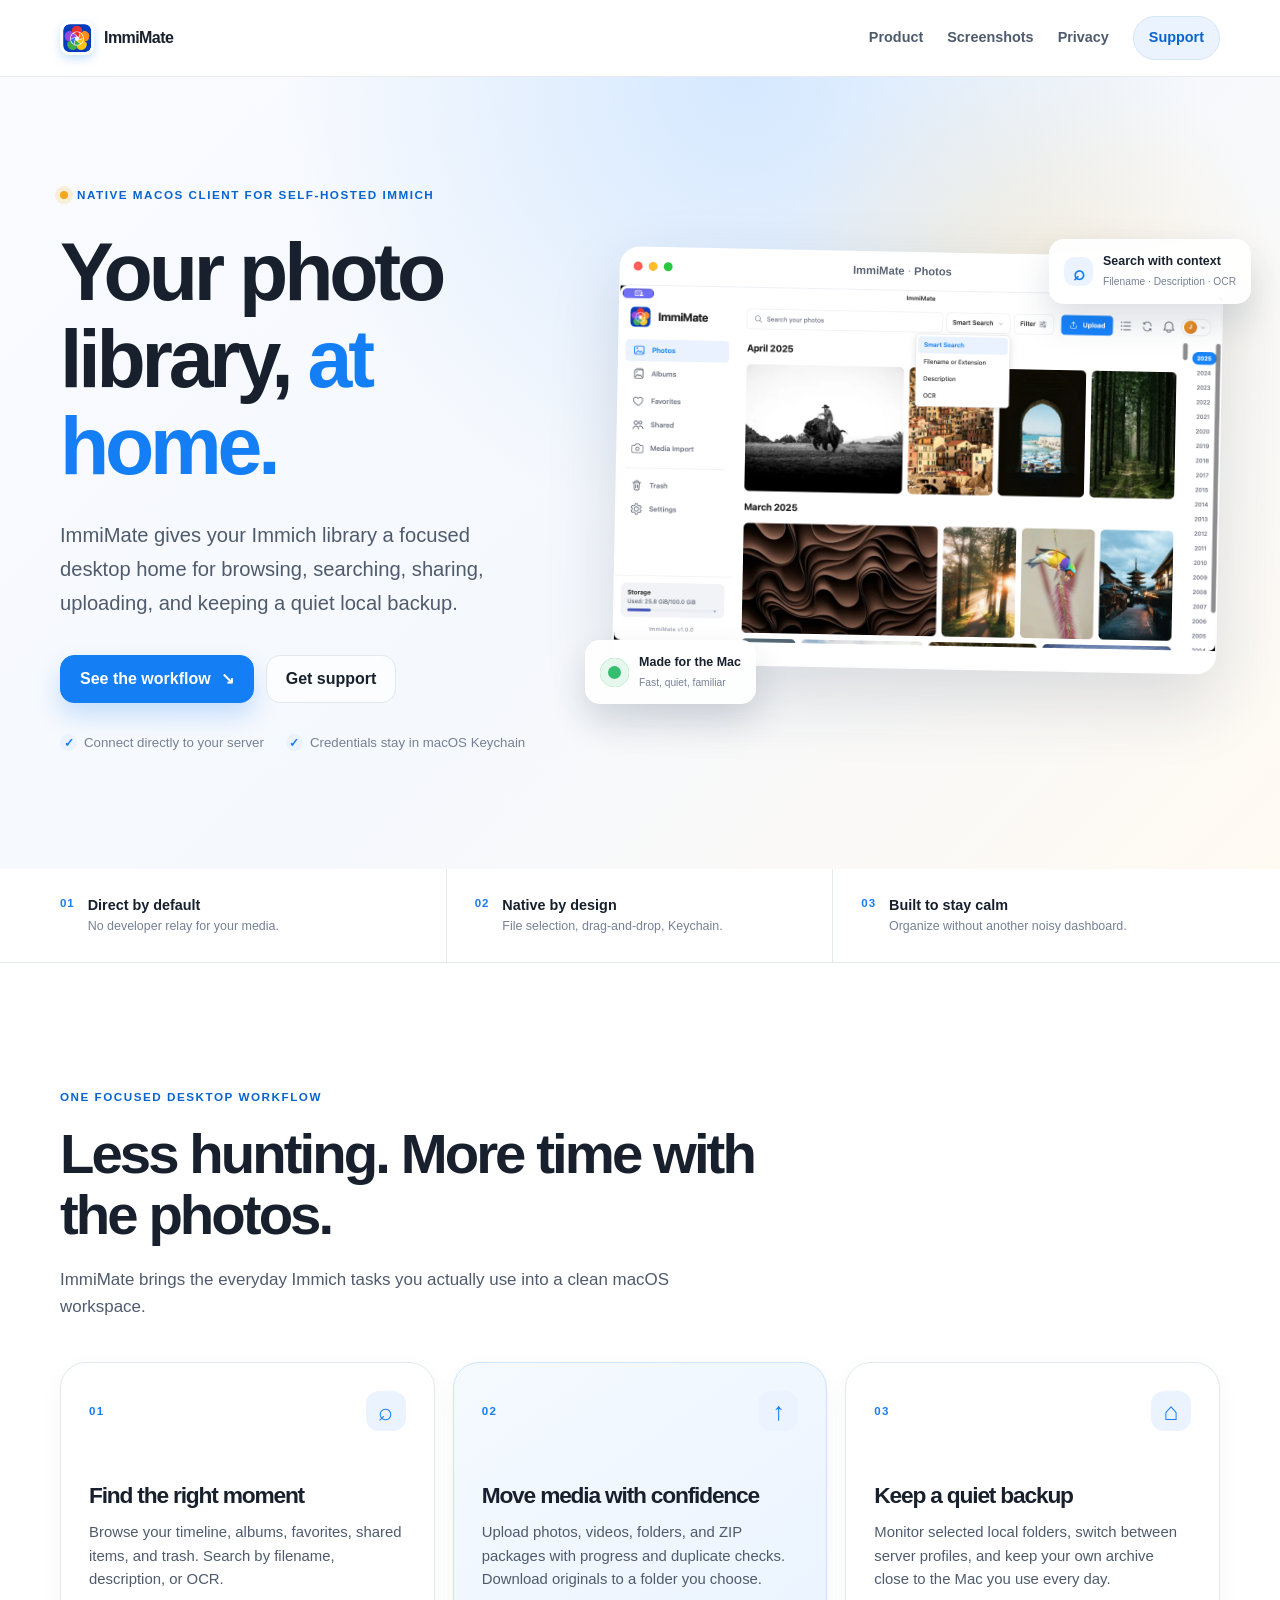
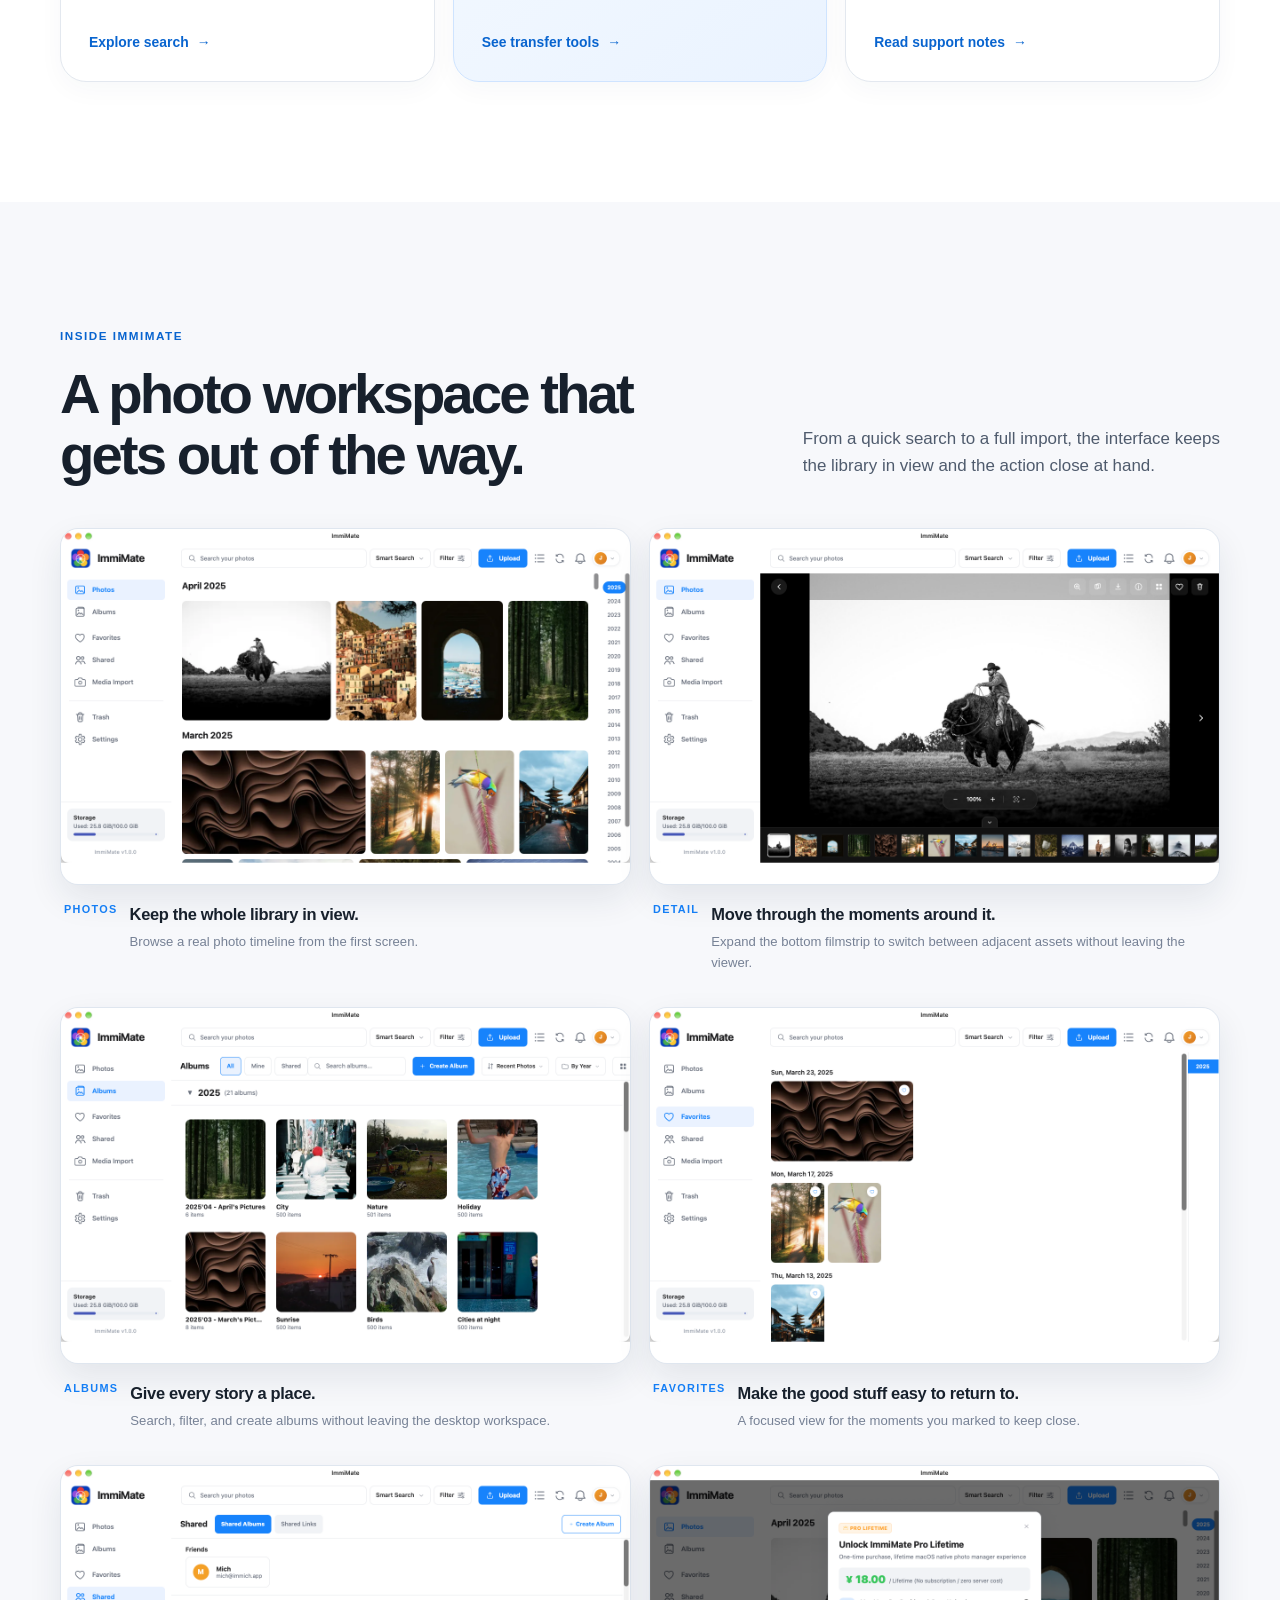
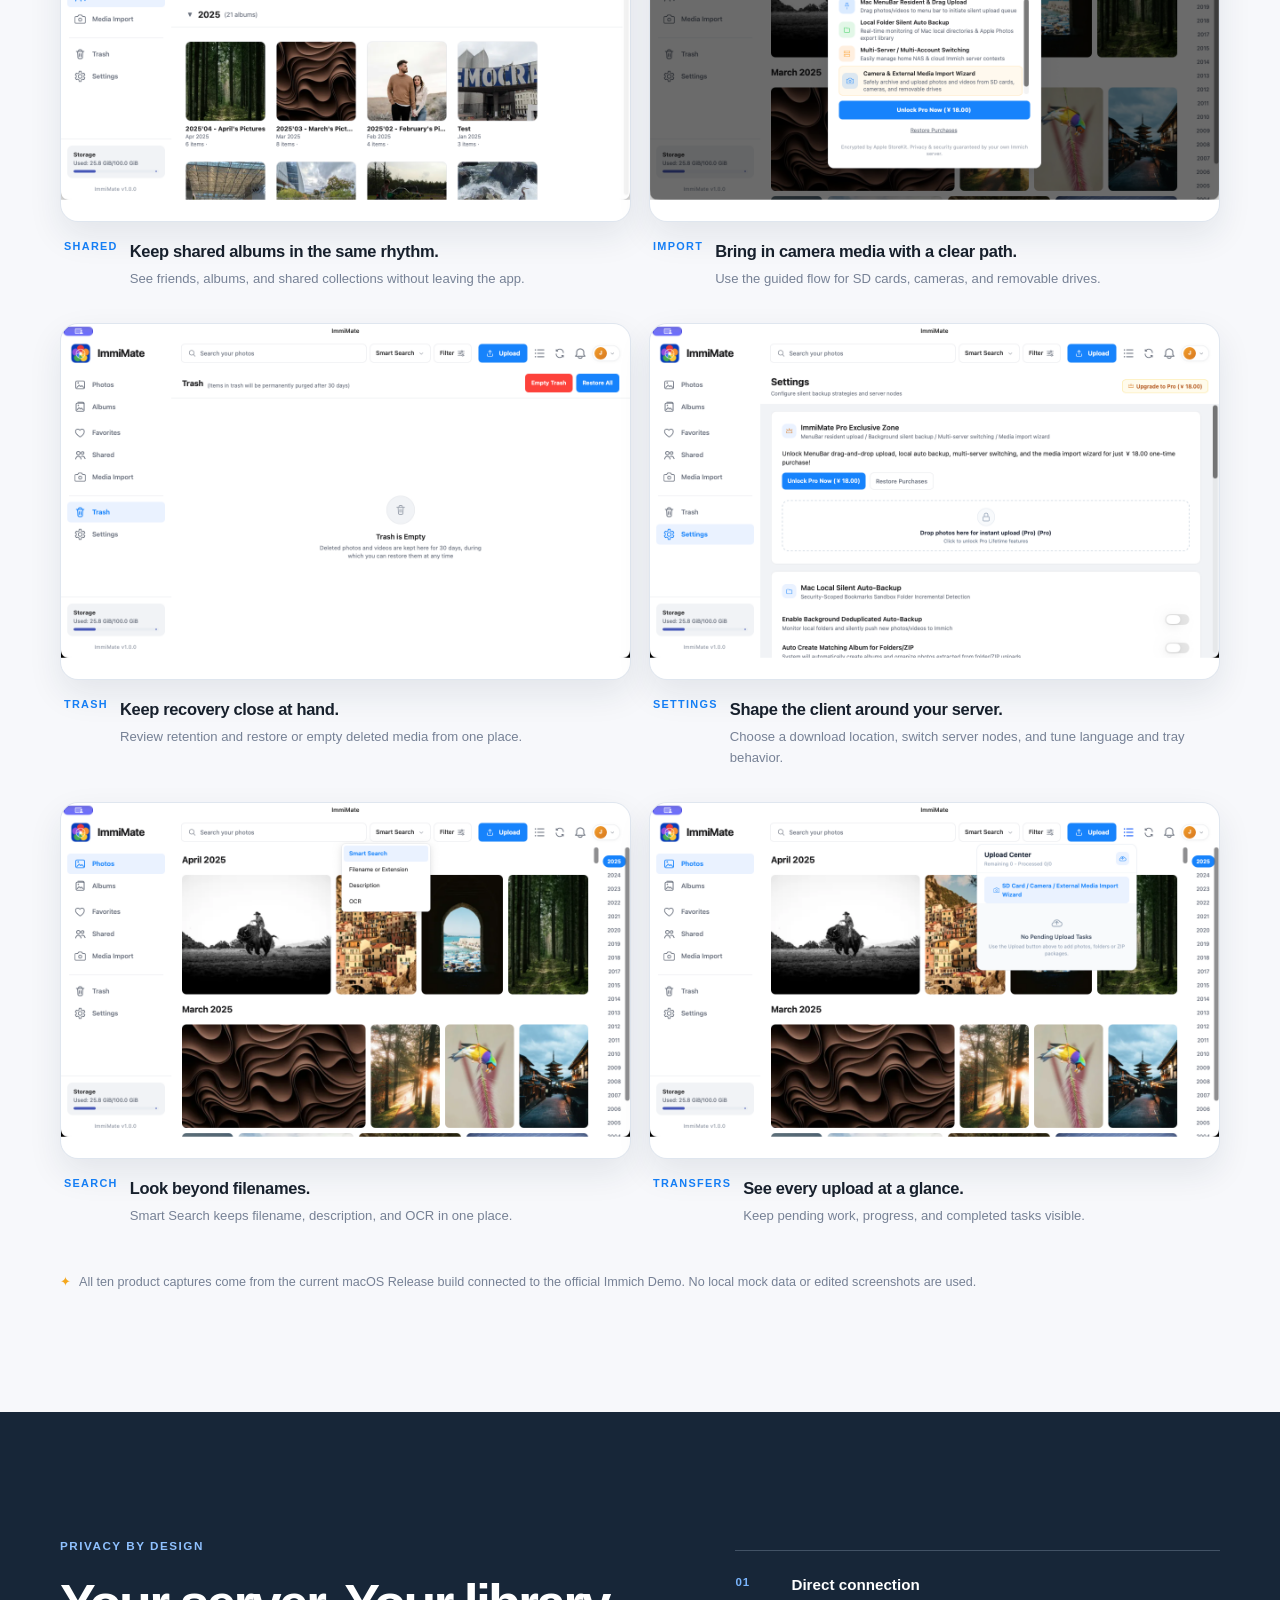
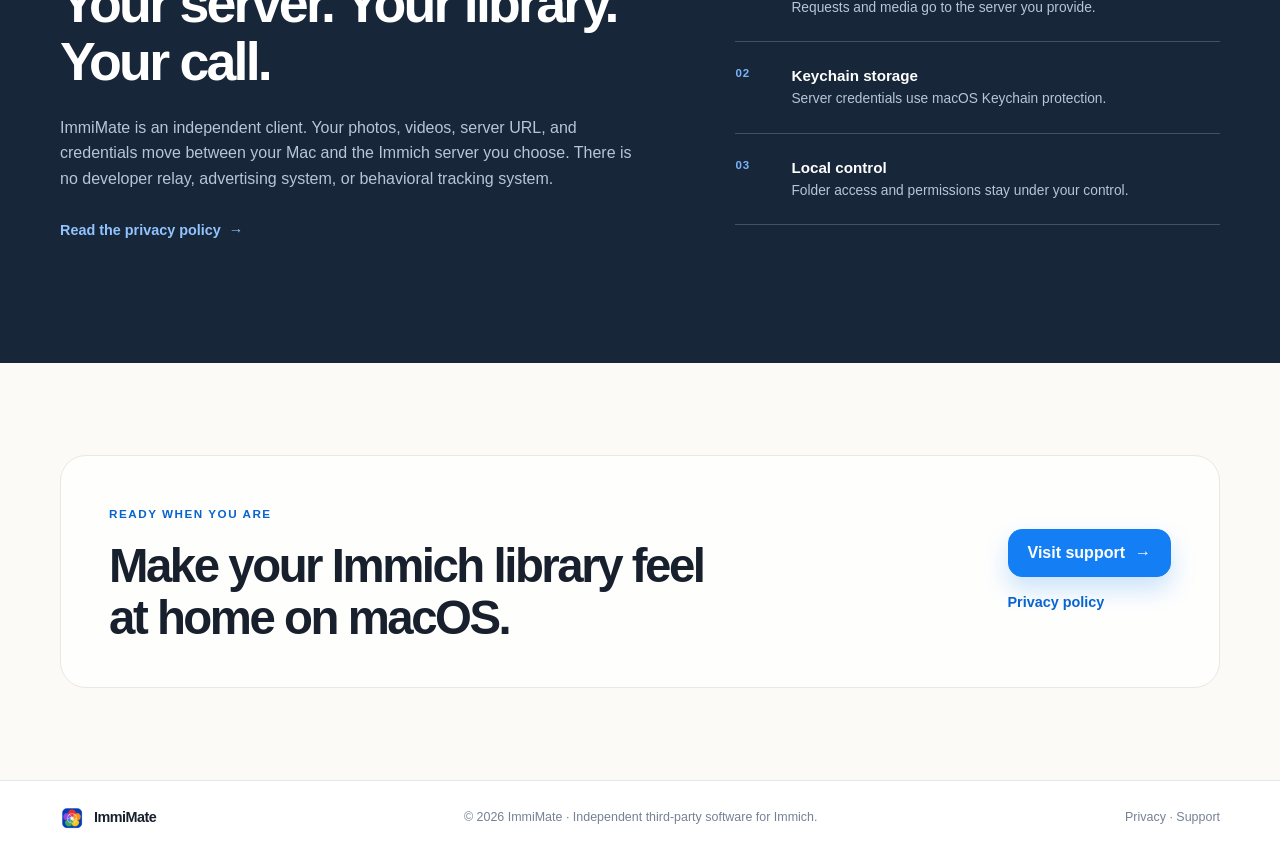
==== commit 78d5dbe0: "docs: refresh ordered marketing screenshots" ====
--- a/index.html
+++ b/index.html
@@ -114,12 +114,16 @@
           </div>
           <div class="screenshot-grid">
             <figure class="shot shot-wide">
-              <div class="shot-image"><img src="assets/screenshots/search.png" alt="ImmiMate Smart Search menu over a photo timeline" width="1280" height="800" loading="lazy"></div>
-              <figcaption><span>Search</span><strong>Look beyond filenames.</strong><small>Smart Search keeps filename, description, and OCR in one place.</small></figcaption>
+              <div class="shot-image"><img src="assets/screenshots/library.png" alt="ImmiMate Photos library with a real photo timeline" width="1280" height="800" loading="lazy"></div>
+              <figcaption><span>Photos</span><strong>Keep the whole library in view.</strong><small>Browse a real photo timeline from the first screen.</small></figcaption>
             </figure>
-            <figure class="shot shot-wide">
-              <div class="shot-image"><img src="assets/screenshots/uploads.png" alt="ImmiMate Upload Center popover" width="1280" height="800" loading="lazy"></div>
-              <figcaption><span>Transfers</span><strong>See every upload at a glance.</strong><small>Keep pending work, progress, and completed tasks visible.</small></figcaption>
+            <figure class="shot">
+              <div class="shot-image"><img src="assets/screenshots/asset-detail-filmstrip.png" alt="ImmiMate image detail viewer with the bottom filmstrip expanded" width="1280" height="800" loading="lazy"></div>
+              <figcaption><span>Detail</span><strong>Move through the moments around it.</strong><small>Expand the bottom filmstrip to switch between adjacent assets without leaving the viewer.</small></figcaption>
+            </figure>
+            <figure class="shot">
+              <div class="shot-image"><img src="assets/screenshots/albums.png" alt="ImmiMate Albums view with real albums" width="1280" height="800" loading="lazy"></div>
+              <figcaption><span>Albums</span><strong>Give every story a place.</strong><small>Search, filter, and create albums without leaving the desktop workspace.</small></figcaption>
             </figure>
             <figure class="shot">
               <div class="shot-image"><img src="assets/screenshots/favorites.png" alt="ImmiMate Favorites view" width="1280" height="800" loading="lazy"></div>
@@ -130,28 +134,24 @@
               <figcaption><span>Shared</span><strong>Keep shared albums in the same rhythm.</strong><small>See friends, albums, and shared collections without leaving the app.</small></figcaption>
             </figure>
             <figure class="shot">
-              <div class="shot-image"><img src="assets/screenshots/asset-detail-filmstrip.png" alt="ImmiMate image detail viewer with the bottom filmstrip expanded" width="1280" height="800" loading="lazy"></div>
-              <figcaption><span>Detail</span><strong>Move through the moments around it.</strong><small>Expand the bottom filmstrip to switch between adjacent assets without leaving the viewer.</small></figcaption>
-            </figure>
-            <figure class="shot">
               <div class="shot-image"><img src="assets/screenshots/import.png" alt="ImmiMate removable media import wizard" width="1280" height="800" loading="lazy"></div>
               <figcaption><span>Import</span><strong>Bring in camera media with a clear path.</strong><small>Use the guided flow for SD cards, cameras, and removable drives.</small></figcaption>
             </figure>
-            <figure class="shot shot-wide">
-              <div class="shot-image"><img src="assets/screenshots/account.png" alt="ImmiMate account menu with the Pro upgrade entry" width="1280" height="800" loading="lazy"></div>
-              <figcaption><span>Account</span><strong>Keep Pro access with your account.</strong><small>The account menu keeps upgrade and account actions together in the top-right corner.</small></figcaption>
-            </figure>
             <figure class="shot">
-              <div class="shot-image"><img src="assets/screenshots/albums.png" alt="ImmiMate Albums view with real albums" width="1280" height="800" loading="lazy"></div>
-              <figcaption><span>Albums</span><strong>Give every story a place.</strong><small>Search, filter, and create albums without leaving the desktop workspace.</small></figcaption>
+              <div class="shot-image"><img src="assets/screenshots/trash.png" alt="ImmiMate Trash view" width="1280" height="800" loading="lazy"></div>
+              <figcaption><span>Trash</span><strong>Keep recovery close at hand.</strong><small>Review retention and restore or empty deleted media from one place.</small></figcaption>
             </figure>
             <figure class="shot">
               <div class="shot-image"><img src="assets/screenshots/settings.png" alt="ImmiMate Settings with multi-server and language controls" width="1280" height="800" loading="lazy"></div>
               <figcaption><span>Settings</span><strong>Shape the client around your server.</strong><small>Choose a download location, switch server nodes, and tune language and tray behavior.</small></figcaption>
             </figure>
+            <figure class="shot">
+              <div class="shot-image"><img src="assets/screenshots/search.png" alt="ImmiMate Smart Search menu over a photo timeline" width="1280" height="800" loading="lazy"></div>
+              <figcaption><span>Search</span><strong>Look beyond filenames.</strong><small>Smart Search keeps filename, description, and OCR in one place.</small></figcaption>
+            </figure>
             <figure class="shot shot-wide">
-              <div class="shot-image"><img src="assets/screenshots/asset-detail.png" alt="ImmiMate full-screen asset detail viewer" width="1280" height="800" loading="lazy"></div>
-              <figcaption><span>Detail</span><strong>Stay close to the original.</strong><small>Open a real asset for zoom, download, info, favorite, and delete actions.</small></figcaption>
+              <div class="shot-image"><img src="assets/screenshots/uploads.png" alt="ImmiMate Upload Center popover" width="1280" height="800" loading="lazy"></div>
+              <figcaption><span>Transfers</span><strong>See every upload at a glance.</strong><small>Keep pending work, progress, and completed tasks visible.</small></figcaption>
             </figure>
           </div>
           <p class="source-note"><span aria-hidden="true">✦</span> All ten product captures come from the current macOS Release build connected to the official Immich Demo. No local mock data or edited screenshots are used.</p>
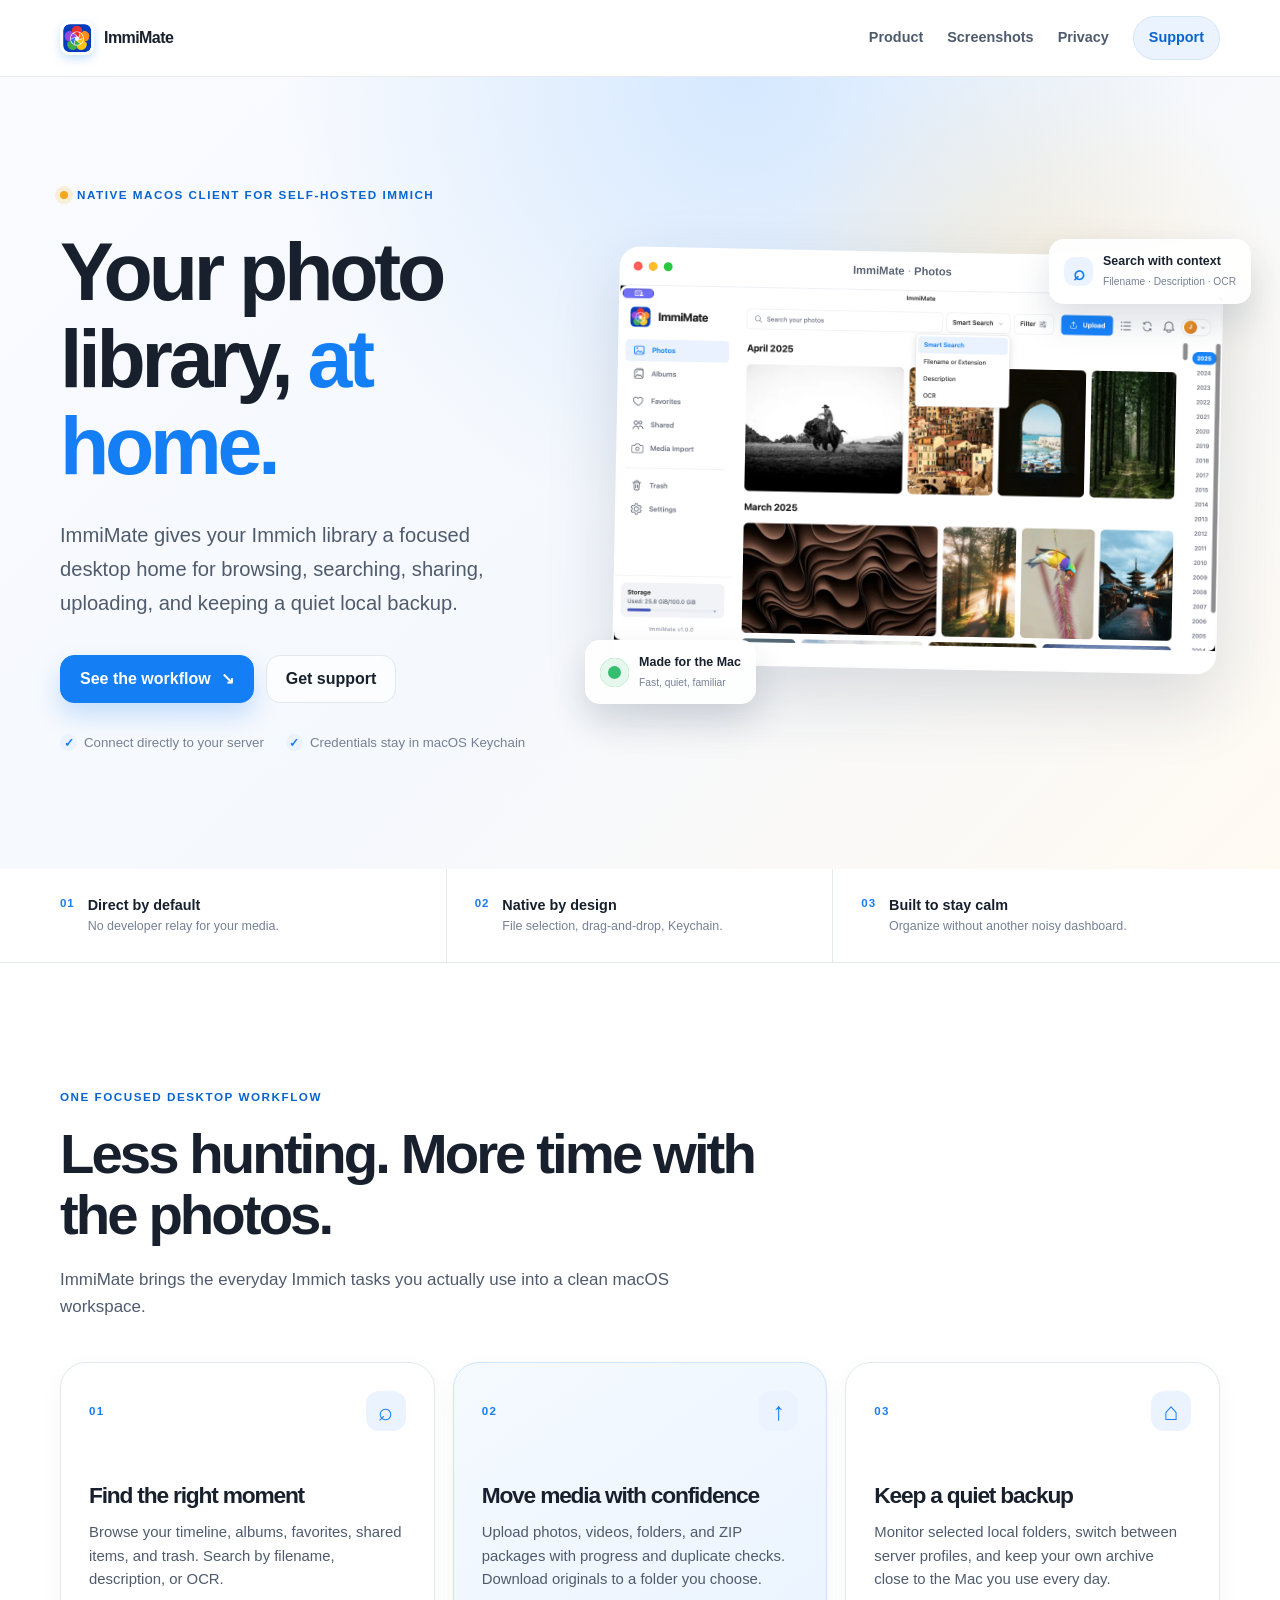
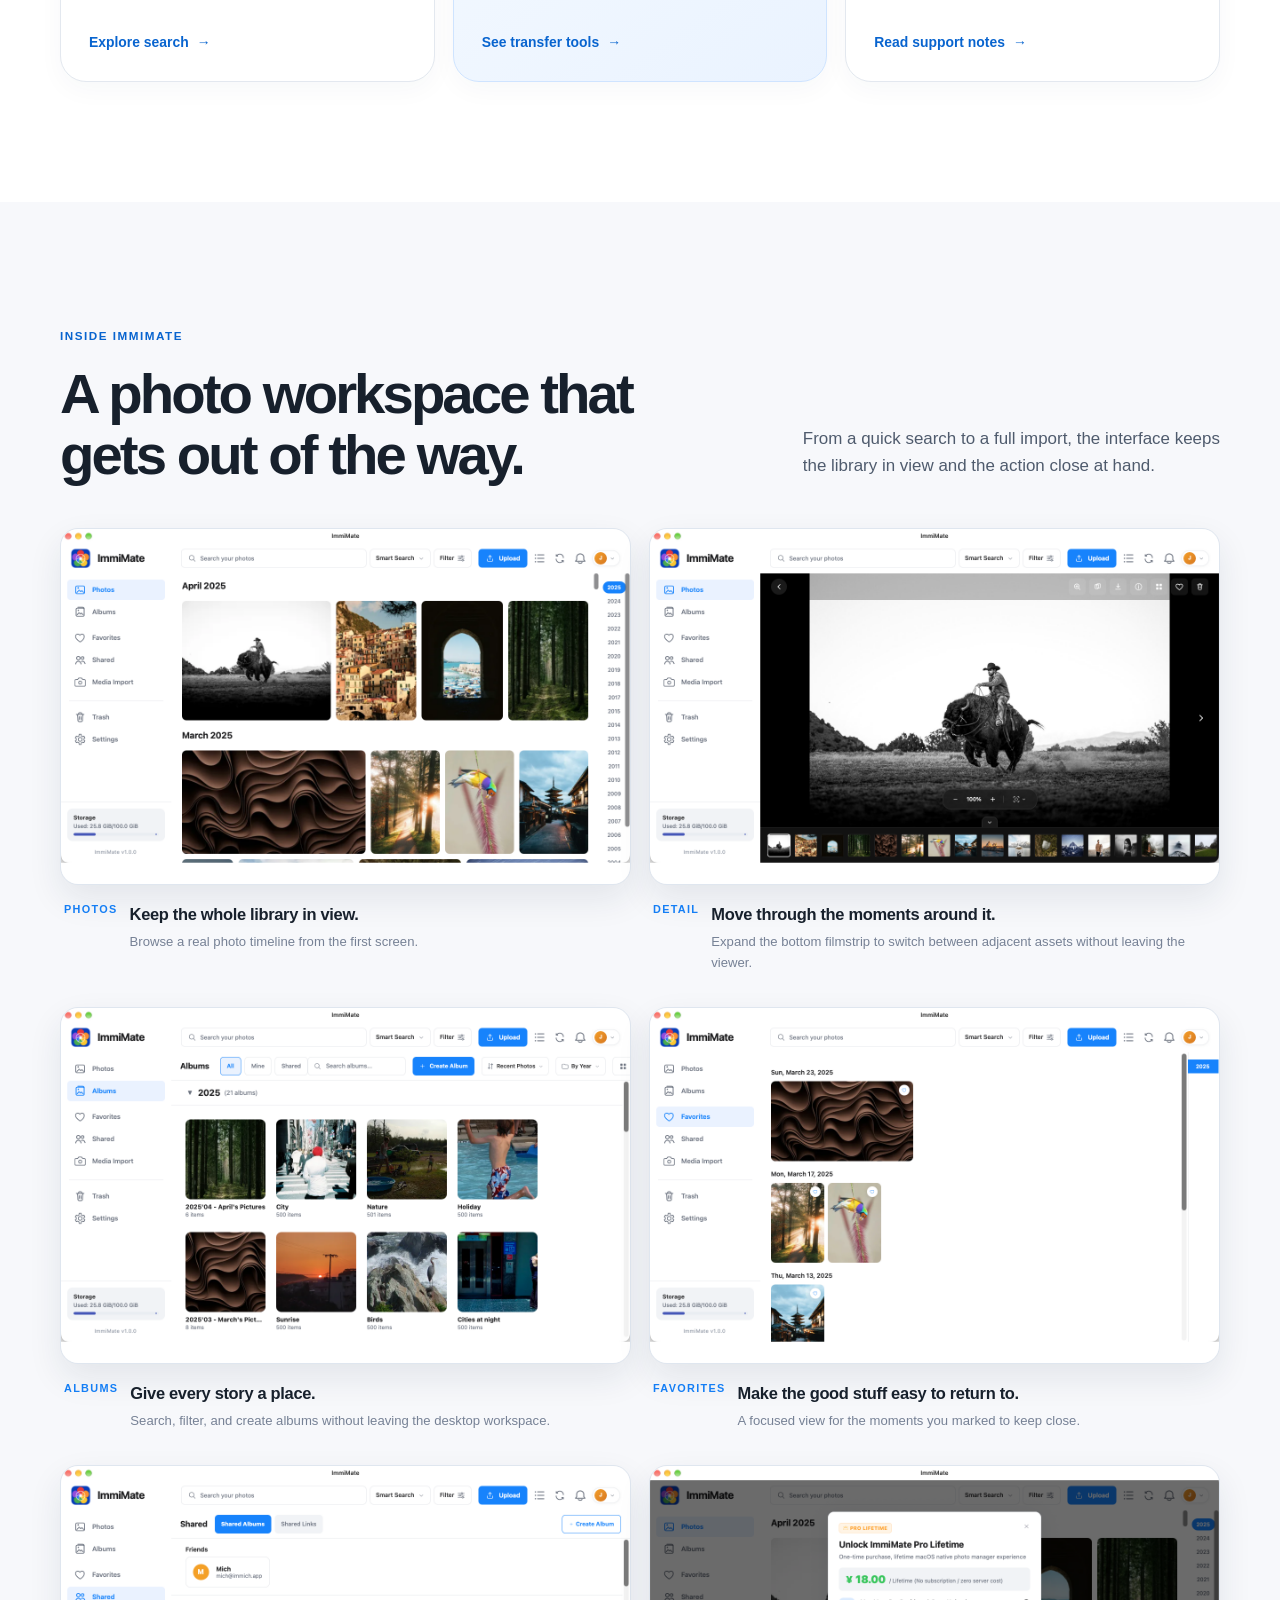
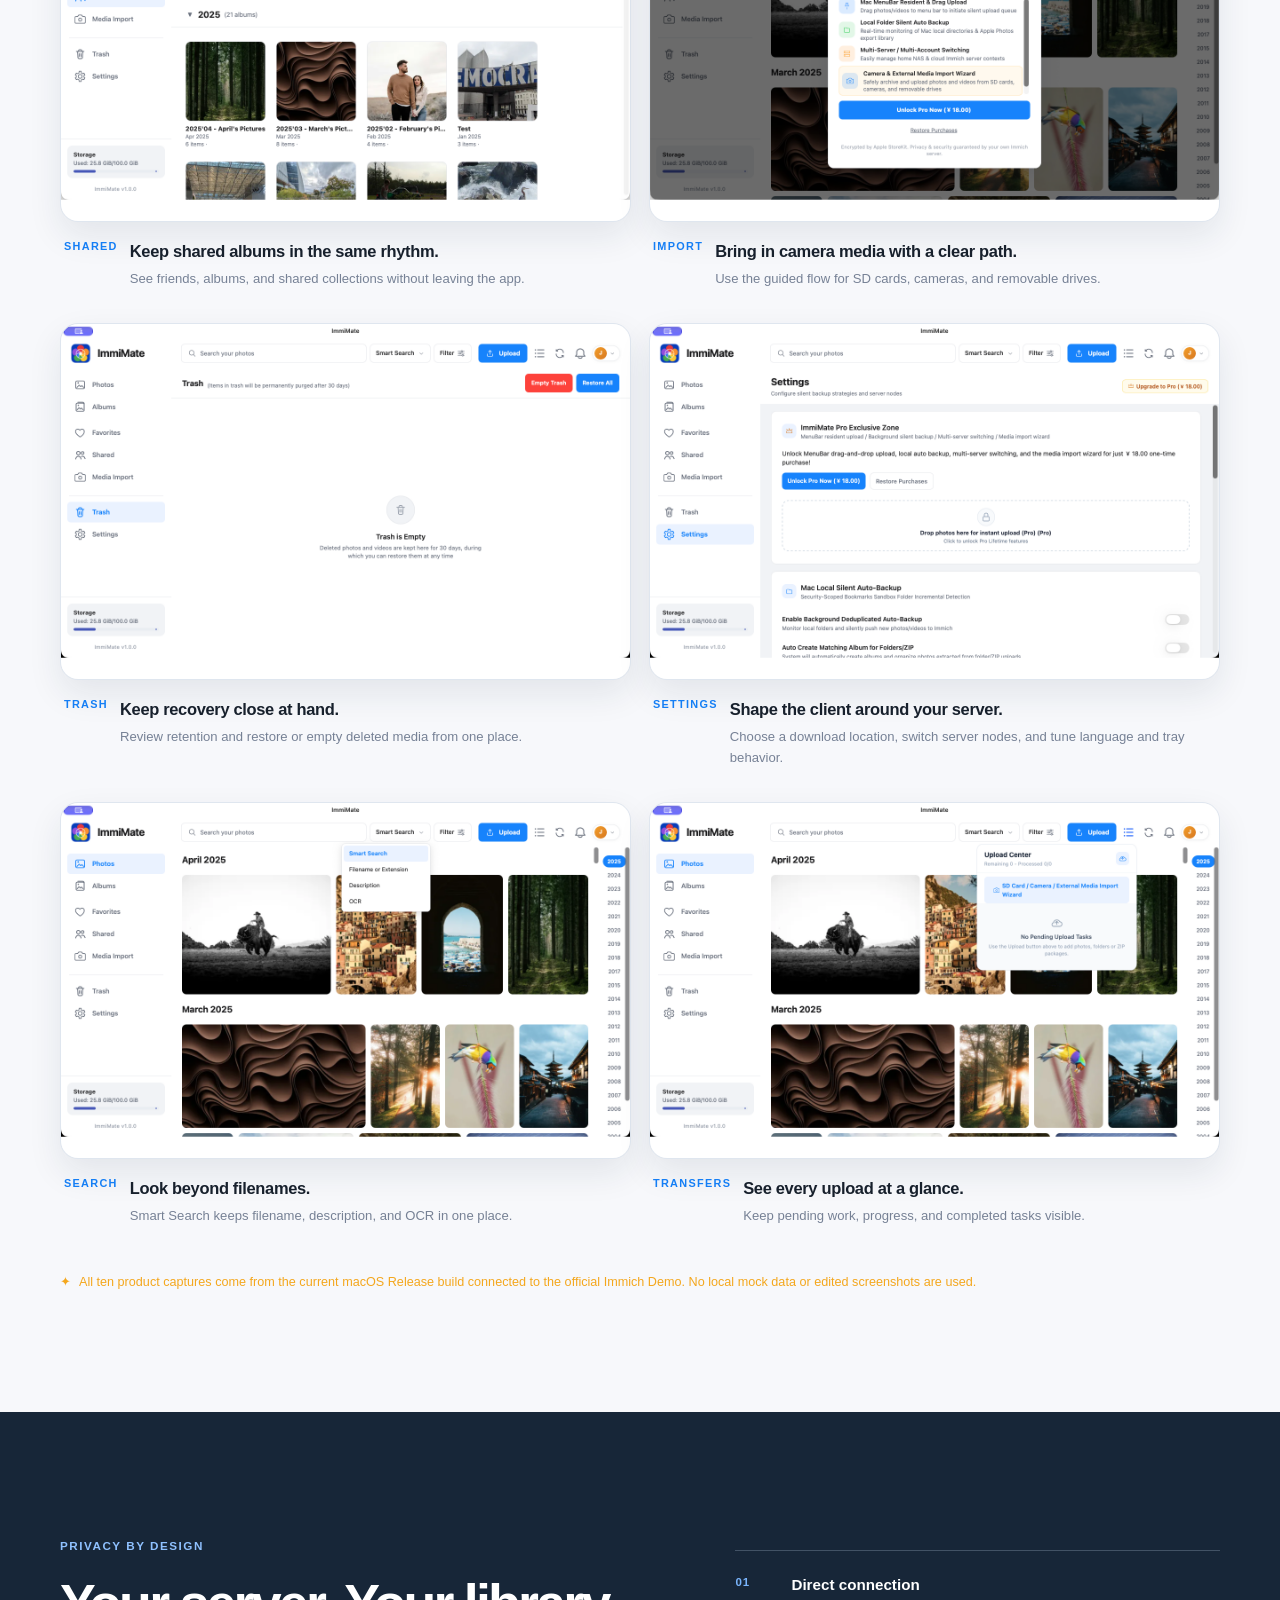
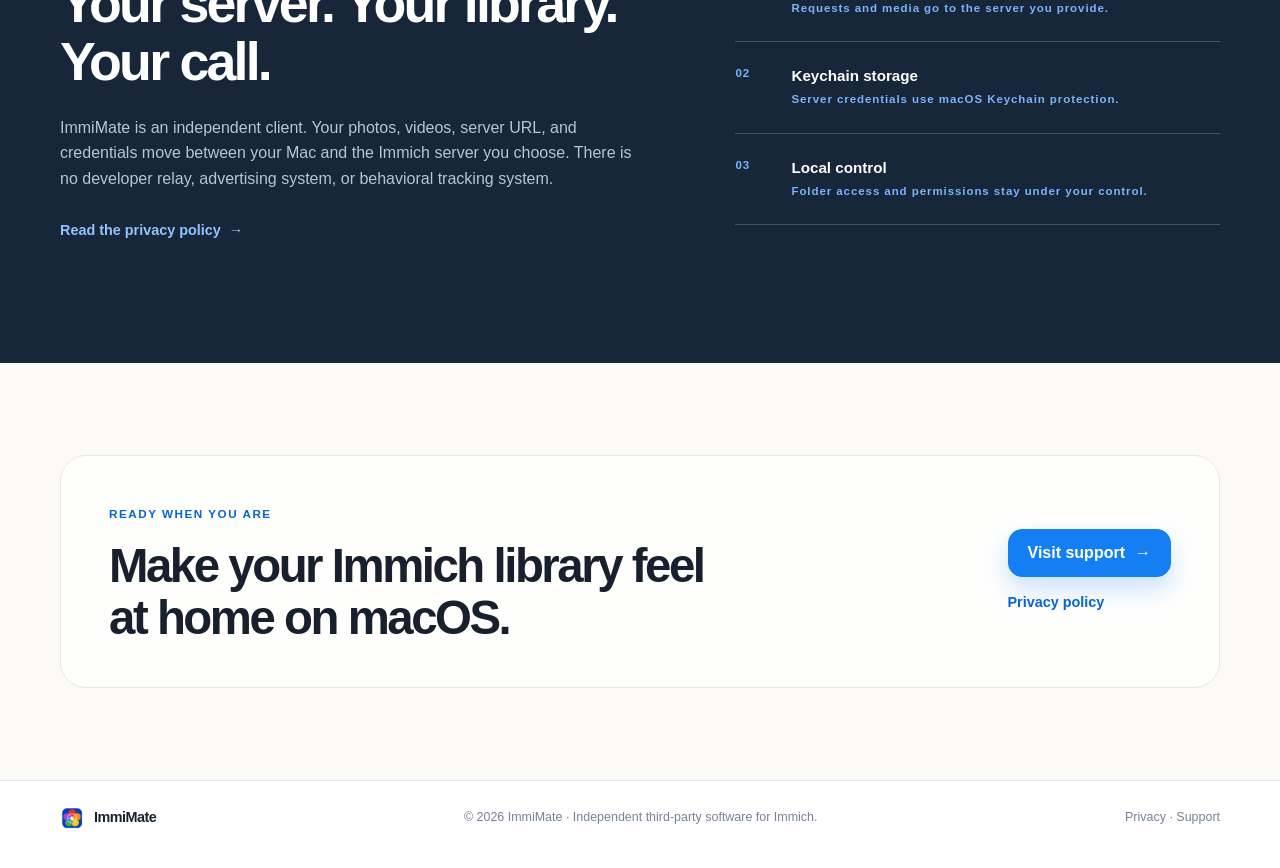
==== commit 3ecaf840: "feat: add automatic Chinese and English localization" ====
--- a/index.html
+++ b/index.html
@@ -4,23 +4,24 @@
     <meta charset="utf-8">
     <meta name="viewport" content="width=device-width, initial-scale=1">
     <meta name="theme-color" content="#f7f8fb">
-    <meta name="description" content="ImmiMate is a calm, native macOS client for self-hosted Immich photo libraries.">
-    <title>ImmiMate — Your photo library, at home</title>
+    <meta name="description" content="ImmiMate is a calm, native macOS client for self-hosted Immich photo libraries." data-i18n="home.meta.description" data-i18n-attr="content">
+    <title data-i18n="home.meta.title">ImmiMate — Your photo library, at home</title>
     <link rel="icon" href="assets/app-icon.png" type="image/png">
     <link rel="stylesheet" href="styles.css">
+    <script src="assets/i18n.js" defer></script>
   </head>
   <body>
     <header class="site-header">
       <div class="wrap nav">
-        <a class="brand" href="./" aria-label="ImmiMate home">
+        <a class="brand" href="./" aria-label="ImmiMate home" data-i18n="common.home.aria" data-i18n-attr="aria-label">
           <img src="assets/app-icon.png" alt="" width="34" height="34">
           <span>ImmiMate</span>
         </a>
-        <nav class="nav-links" aria-label="Primary navigation">
-          <a href="#features">Product</a>
-          <a href="#screenshots">Screenshots</a>
-          <a href="privacy/">Privacy</a>
-          <a class="nav-cta" href="support/">Support</a>
+        <nav class="nav-links" aria-label="Primary navigation" data-i18n="common.nav.primary" data-i18n-attr="aria-label">
+          <a href="#features" data-i18n="common.nav.product">Product</a>
+          <a href="#screenshots" data-i18n="common.nav.screenshots">Screenshots</a>
+          <a href="privacy/" data-i18n="common.nav.privacy">Privacy</a>
+          <a class="nav-cta" href="support/" data-i18n="common.nav.support">Support</a>
         </nav>
       </div>
     </header>
@@ -29,16 +30,16 @@
       <section class="hero">
         <div class="wrap hero-grid">
           <div class="hero-copy">
-            <p class="kicker"><span class="kicker-mark"></span> Native macOS client for self-hosted Immich</p>
-            <h1>Your photo library, <em>at home.</em></h1>
-            <p class="hero-lead">ImmiMate gives your Immich library a focused desktop home for browsing, searching, sharing, uploading, and keeping a quiet local backup.</p>
+            <p class="kicker"><span class="kicker-mark"></span> <span data-i18n="home.hero.kicker">Native macOS client for self-hosted Immich</span></p>
+            <h1><span data-i18n="home.hero.title.main">Your photo library,</span> <em data-i18n="home.hero.title.em">at home.</em></h1>
+            <p class="hero-lead" data-i18n="home.hero.lead">ImmiMate gives your Immich library a focused desktop home for browsing, searching, sharing, uploading, and keeping a quiet local backup.</p>
             <div class="actions">
-              <a class="button" href="#screenshots">See the workflow <span aria-hidden="true">↘</span></a>
-              <a class="button button-secondary" href="support/">Get support</a>
-            </div>
-            <div class="hero-notes" aria-label="Product highlights">
-              <span><i aria-hidden="true">✓</i> Connect directly to your server</span>
-              <span><i aria-hidden="true">✓</i> Credentials stay in macOS Keychain</span>
+              <a class="button" href="#screenshots"><span data-i18n="home.hero.workflow">See the workflow</span> <span aria-hidden="true">↘</span></a>
+              <a class="button button-secondary" href="support/" data-i18n="home.hero.support">Get support</a>
+            </div>
+            <div class="hero-notes" aria-label="Product highlights" data-i18n="home.hero.notes" data-i18n-attr="aria-label">
+              <span><i aria-hidden="true">✓</i> <span data-i18n="home.hero.note.server">Connect directly to your server</span></span>
+              <span><i aria-hidden="true">✓</i> <span data-i18n="home.hero.note.keychain">Credentials stay in macOS Keychain</span></span>
             </div>
           </div>
 
@@ -46,58 +47,58 @@
             <div class="window-card">
               <div class="window-toolbar">
                 <div class="traffic-lights" aria-hidden="true"><span></span><span></span><span></span></div>
-                <span class="window-title">ImmiMate <b>·</b> Photos</span>
-                <span class="window-status"><i></i> Library connected</span>
+                <span class="window-title">ImmiMate <b>·</b> <span data-i18n="home.visual.photos">Photos</span></span>
+                <span class="window-status"><i></i> <span data-i18n="home.visual.status">Library connected</span></span>
               </div>
               <div class="window-image">
-                <img src="assets/screenshots/search.png" alt="ImmiMate Photos screen with Smart Search open" width="1280" height="800">
+                <img src="assets/screenshots/search.png" alt="ImmiMate Photos screen with Smart Search open" data-i18n="home.visual.hero.alt" data-i18n-attr="alt" width="1280" height="800">
               </div>
             </div>
             <div class="floating-card floating-card-search">
               <span class="floating-icon">⌕</span>
-              <span><strong>Search with context</strong><small>Filename · Description · OCR</small></span>
+              <span><strong data-i18n="home.visual.search.strong">Search with context</strong><small data-i18n="home.visual.search.small">Filename · Description · OCR</small></span>
             </div>
             <div class="floating-card floating-card-native">
               <span class="native-dot"></span>
-              <span><strong>Made for the Mac</strong><small>Fast, quiet, familiar</small></span>
-            </div>
-          </div>
-        </div>
-      </section>
-
-      <section class="signal-strip" aria-label="Product principles">
+              <span><strong data-i18n="home.visual.native.strong">Made for the Mac</strong><small data-i18n="home.visual.native.small">Fast, quiet, familiar</small></span>
+            </div>
+          </div>
+        </div>
+      </section>
+
+      <section class="signal-strip" aria-label="Product principles" data-i18n="home.principles.aria" data-i18n-attr="aria-label">
         <div class="wrap signal-grid">
-          <div><span class="signal-number">01</span><strong>Direct by default</strong><small>No developer relay for your media.</small></div>
-          <div><span class="signal-number">02</span><strong>Native by design</strong><small>File selection, drag-and-drop, Keychain.</small></div>
-          <div><span class="signal-number">03</span><strong>Built to stay calm</strong><small>Organize without another noisy dashboard.</small></div>
+          <div><span class="signal-number">01</span><strong data-i18n="home.principles.direct.title">Direct by default</strong><small data-i18n="home.principles.direct.body">No developer relay for your media.</small></div>
+          <div><span class="signal-number">02</span><strong data-i18n="home.principles.native.title">Native by design</strong><small data-i18n="home.principles.native.body">File selection, drag-and-drop, Keychain.</small></div>
+          <div><span class="signal-number">03</span><strong data-i18n="home.principles.calm.title">Built to stay calm</strong><small data-i18n="home.principles.calm.body">Organize without another noisy dashboard.</small></div>
         </div>
       </section>
 
       <section class="section" id="features">
         <div class="wrap">
           <div class="section-heading">
-            <p class="kicker">One focused desktop workflow</p>
-            <h2>Less hunting. More time with the photos.</h2>
-            <p>ImmiMate brings the everyday Immich tasks you actually use into a clean macOS workspace.</p>
+            <p class="kicker" data-i18n="home.features.kicker">One focused desktop workflow</p>
+            <h2 data-i18n="home.features.title">Less hunting. More time with the photos.</h2>
+            <p data-i18n="home.features.lead">ImmiMate brings the everyday Immich tasks you actually use into a clean macOS workspace.</p>
           </div>
           <div class="feature-grid">
             <article class="feature-card">
               <div class="feature-top"><span class="feature-index">01</span><span class="feature-glyph" aria-hidden="true">⌕</span></div>
-              <h3>Find the right moment</h3>
-              <p>Browse your timeline, albums, favorites, shared items, and trash. Search by filename, description, or OCR.</p>
-              <a href="#screenshots">Explore search <span aria-hidden="true">→</span></a>
+              <h3 data-i18n="home.feature.find.title">Find the right moment</h3>
+              <p data-i18n="home.feature.find.body">Browse your timeline, albums, favorites, shared items, and trash. Search by filename, description, or OCR.</p>
+              <a href="#screenshots"><span data-i18n="home.feature.find.link">Explore search</span> <span aria-hidden="true">→</span></a>
             </article>
             <article class="feature-card feature-card-accent">
               <div class="feature-top"><span class="feature-index">02</span><span class="feature-glyph" aria-hidden="true">↑</span></div>
-              <h3>Move media with confidence</h3>
-              <p>Upload photos, videos, folders, and ZIP packages with progress and duplicate checks. Download originals to a folder you choose.</p>
-              <a href="#screenshots">See transfer tools <span aria-hidden="true">→</span></a>
+              <h3 data-i18n="home.feature.transfer.title">Move media with confidence</h3>
+              <p data-i18n="home.feature.transfer.body">Upload photos, videos, folders, and ZIP packages with progress and duplicate checks. Download originals to a folder you choose.</p>
+              <a href="#screenshots"><span data-i18n="home.feature.transfer.link">See transfer tools</span> <span aria-hidden="true">→</span></a>
             </article>
             <article class="feature-card">
               <div class="feature-top"><span class="feature-index">03</span><span class="feature-glyph" aria-hidden="true">⌂</span></div>
-              <h3>Keep a quiet backup</h3>
-              <p>Monitor selected local folders, switch between server profiles, and keep your own archive close to the Mac you use every day.</p>
-              <a href="support/">Read support notes <span aria-hidden="true">→</span></a>
+              <h3 data-i18n="home.feature.backup.title">Keep a quiet backup</h3>
+              <p data-i18n="home.feature.backup.body">Monitor selected local folders, switch between server profiles, and keep your own archive close to the Mac you use every day.</p>
+              <a href="support/"><span data-i18n="home.feature.backup.link">Read support notes</span> <span aria-hidden="true">→</span></a>
             </article>
           </div>
         </div>
@@ -107,69 +108,69 @@
         <div class="wrap">
           <div class="section-heading gallery-heading">
             <div>
-              <p class="kicker">Inside ImmiMate</p>
-              <h2>A photo workspace that gets out of the way.</h2>
-            </div>
-            <p>From a quick search to a full import, the interface keeps the library in view and the action close at hand.</p>
+              <p class="kicker" data-i18n="home.gallery.kicker">Inside ImmiMate</p>
+              <h2 data-i18n="home.gallery.title">A photo workspace that gets out of the way.</h2>
+            </div>
+            <p data-i18n="home.gallery.lead">From a quick search to a full import, the interface keeps the library in view and the action close at hand.</p>
           </div>
           <div class="screenshot-grid">
             <figure class="shot shot-wide">
-              <div class="shot-image"><img src="assets/screenshots/library.png" alt="ImmiMate Photos library with a real photo timeline" width="1280" height="800" loading="lazy"></div>
-              <figcaption><span>Photos</span><strong>Keep the whole library in view.</strong><small>Browse a real photo timeline from the first screen.</small></figcaption>
-            </figure>
-            <figure class="shot">
-              <div class="shot-image"><img src="assets/screenshots/asset-detail-filmstrip.png" alt="ImmiMate image detail viewer with the bottom filmstrip expanded" width="1280" height="800" loading="lazy"></div>
-              <figcaption><span>Detail</span><strong>Move through the moments around it.</strong><small>Expand the bottom filmstrip to switch between adjacent assets without leaving the viewer.</small></figcaption>
-            </figure>
-            <figure class="shot">
-              <div class="shot-image"><img src="assets/screenshots/albums.png" alt="ImmiMate Albums view with real albums" width="1280" height="800" loading="lazy"></div>
-              <figcaption><span>Albums</span><strong>Give every story a place.</strong><small>Search, filter, and create albums without leaving the desktop workspace.</small></figcaption>
-            </figure>
-            <figure class="shot">
-              <div class="shot-image"><img src="assets/screenshots/favorites.png" alt="ImmiMate Favorites view" width="1280" height="800" loading="lazy"></div>
-              <figcaption><span>Favorites</span><strong>Make the good stuff easy to return to.</strong><small>A focused view for the moments you marked to keep close.</small></figcaption>
-            </figure>
-            <figure class="shot">
-              <div class="shot-image"><img src="assets/screenshots/shared.png" alt="ImmiMate Shared albums view" width="1280" height="800" loading="lazy"></div>
-              <figcaption><span>Shared</span><strong>Keep shared albums in the same rhythm.</strong><small>See friends, albums, and shared collections without leaving the app.</small></figcaption>
-            </figure>
-            <figure class="shot">
-              <div class="shot-image"><img src="assets/screenshots/import.png" alt="ImmiMate removable media import wizard" width="1280" height="800" loading="lazy"></div>
-              <figcaption><span>Import</span><strong>Bring in camera media with a clear path.</strong><small>Use the guided flow for SD cards, cameras, and removable drives.</small></figcaption>
-            </figure>
-            <figure class="shot">
-              <div class="shot-image"><img src="assets/screenshots/trash.png" alt="ImmiMate Trash view" width="1280" height="800" loading="lazy"></div>
-              <figcaption><span>Trash</span><strong>Keep recovery close at hand.</strong><small>Review retention and restore or empty deleted media from one place.</small></figcaption>
-            </figure>
-            <figure class="shot">
-              <div class="shot-image"><img src="assets/screenshots/settings.png" alt="ImmiMate Settings with multi-server and language controls" width="1280" height="800" loading="lazy"></div>
-              <figcaption><span>Settings</span><strong>Shape the client around your server.</strong><small>Choose a download location, switch server nodes, and tune language and tray behavior.</small></figcaption>
-            </figure>
-            <figure class="shot">
-              <div class="shot-image"><img src="assets/screenshots/search.png" alt="ImmiMate Smart Search menu over a photo timeline" width="1280" height="800" loading="lazy"></div>
-              <figcaption><span>Search</span><strong>Look beyond filenames.</strong><small>Smart Search keeps filename, description, and OCR in one place.</small></figcaption>
+              <div class="shot-image"><img src="assets/screenshots/library.png" alt="ImmiMate Photos library with a real photo timeline" data-i18n="home.gallery.library.alt" data-i18n-attr="alt" width="1280" height="800" loading="lazy"></div>
+              <figcaption><span data-i18n="home.gallery.library.label">Photos</span><strong data-i18n="home.gallery.library.title">Keep the whole library in view.</strong><small data-i18n="home.gallery.library.body">Browse a real photo timeline from the first screen.</small></figcaption>
+            </figure>
+            <figure class="shot">
+              <div class="shot-image"><img src="assets/screenshots/asset-detail-filmstrip.png" alt="ImmiMate image detail viewer with the bottom filmstrip expanded" data-i18n="home.gallery.detail.alt" data-i18n-attr="alt" width="1280" height="800" loading="lazy"></div>
+              <figcaption><span data-i18n="home.gallery.detail.label">Detail</span><strong data-i18n="home.gallery.detail.title">Move through the moments around it.</strong><small data-i18n="home.gallery.detail.body">Expand the bottom filmstrip to switch between adjacent assets without leaving the viewer.</small></figcaption>
+            </figure>
+            <figure class="shot">
+              <div class="shot-image"><img src="assets/screenshots/albums.png" alt="ImmiMate Albums view with real albums" data-i18n="home.gallery.albums.alt" data-i18n-attr="alt" width="1280" height="800" loading="lazy"></div>
+              <figcaption><span data-i18n="home.gallery.albums.label">Albums</span><strong data-i18n="home.gallery.albums.title">Give every story a place.</strong><small data-i18n="home.gallery.albums.body">Search, filter, and create albums without leaving the desktop workspace.</small></figcaption>
+            </figure>
+            <figure class="shot">
+              <div class="shot-image"><img src="assets/screenshots/favorites.png" alt="ImmiMate Favorites view" data-i18n="home.gallery.favorites.alt" data-i18n-attr="alt" width="1280" height="800" loading="lazy"></div>
+              <figcaption><span data-i18n="home.gallery.favorites.label">Favorites</span><strong data-i18n="home.gallery.favorites.title">Make the good stuff easy to return to.</strong><small data-i18n="home.gallery.favorites.body">A focused view for the moments you marked to keep close.</small></figcaption>
+            </figure>
+            <figure class="shot">
+              <div class="shot-image"><img src="assets/screenshots/shared.png" alt="ImmiMate Shared albums view" data-i18n="home.gallery.shared.alt" data-i18n-attr="alt" width="1280" height="800" loading="lazy"></div>
+              <figcaption><span data-i18n="home.gallery.shared.label">Shared</span><strong data-i18n="home.gallery.shared.title">Keep shared albums in the same rhythm.</strong><small data-i18n="home.gallery.shared.body">See friends, albums, and shared collections without leaving the app.</small></figcaption>
+            </figure>
+            <figure class="shot">
+              <div class="shot-image"><img src="assets/screenshots/import.png" alt="ImmiMate removable media import wizard" data-i18n="home.gallery.import.alt" data-i18n-attr="alt" width="1280" height="800" loading="lazy"></div>
+              <figcaption><span data-i18n="home.gallery.import.label">Import</span><strong data-i18n="home.gallery.import.title">Bring in camera media with a clear path.</strong><small data-i18n="home.gallery.import.body">Use the guided flow for SD cards, cameras, and removable drives.</small></figcaption>
+            </figure>
+            <figure class="shot">
+              <div class="shot-image"><img src="assets/screenshots/trash.png" alt="ImmiMate Trash view" data-i18n="home.gallery.trash.alt" data-i18n-attr="alt" width="1280" height="800" loading="lazy"></div>
+              <figcaption><span data-i18n="home.gallery.trash.label">Trash</span><strong data-i18n="home.gallery.trash.title">Keep recovery close at hand.</strong><small data-i18n="home.gallery.trash.body">Review retention and restore or empty deleted media from one place.</small></figcaption>
+            </figure>
+            <figure class="shot">
+              <div class="shot-image"><img src="assets/screenshots/settings.png" alt="ImmiMate Settings with multi-server and language controls" data-i18n="home.gallery.settings.alt" data-i18n-attr="alt" width="1280" height="800" loading="lazy"></div>
+              <figcaption><span data-i18n="home.gallery.settings.label">Settings</span><strong data-i18n="home.gallery.settings.title">Shape the client around your server.</strong><small data-i18n="home.gallery.settings.body">Choose a download location, switch server nodes, and tune language and tray behavior.</small></figcaption>
+            </figure>
+            <figure class="shot">
+              <div class="shot-image"><img src="assets/screenshots/search.png" alt="ImmiMate Smart Search menu over a photo timeline" data-i18n="home.gallery.search.alt" data-i18n-attr="alt" width="1280" height="800" loading="lazy"></div>
+              <figcaption><span data-i18n="home.gallery.search.label">Search</span><strong data-i18n="home.gallery.search.title">Look beyond filenames.</strong><small data-i18n="home.gallery.search.body">Smart Search keeps filename, description, and OCR in one place.</small></figcaption>
             </figure>
             <figure class="shot shot-wide">
-              <div class="shot-image"><img src="assets/screenshots/uploads.png" alt="ImmiMate Upload Center popover" width="1280" height="800" loading="lazy"></div>
-              <figcaption><span>Transfers</span><strong>See every upload at a glance.</strong><small>Keep pending work, progress, and completed tasks visible.</small></figcaption>
-            </figure>
-          </div>
-          <p class="source-note"><span aria-hidden="true">✦</span> All ten product captures come from the current macOS Release build connected to the official Immich Demo. No local mock data or edited screenshots are used.</p>
+              <div class="shot-image"><img src="assets/screenshots/uploads.png" alt="ImmiMate Upload Center popover" data-i18n="home.gallery.uploads.alt" data-i18n-attr="alt" width="1280" height="800" loading="lazy"></div>
+              <figcaption><span data-i18n="home.gallery.uploads.label">Transfers</span><strong data-i18n="home.gallery.uploads.title">See every upload at a glance.</strong><small data-i18n="home.gallery.uploads.body">Keep pending work, progress, and completed tasks visible.</small></figcaption>
+            </figure>
+          </div>
+          <p class="source-note"><span aria-hidden="true">✦</span> <span data-i18n="home.gallery.source">All ten product captures come from the current macOS Release build connected to the official Immich Demo. No local mock data or edited screenshots are used.</span></p>
         </div>
       </section>
 
       <section class="section privacy-section">
         <div class="wrap privacy-grid">
           <div>
-            <p class="kicker kicker-light">Privacy by design</p>
-            <h2>Your server. Your library. Your call.</h2>
-            <p>ImmiMate is an independent client. Your photos, videos, server URL, and credentials move between your Mac and the Immich server you choose. There is no developer relay, advertising system, or behavioral tracking system.</p>
-            <a class="text-link text-link-light" href="privacy/">Read the privacy policy <span aria-hidden="true">→</span></a>
+            <p class="kicker kicker-light" data-i18n="home.privacy.kicker">Privacy by design</p>
+            <h2 data-i18n="home.privacy.title">Your server. Your library. Your call.</h2>
+            <p data-i18n="home.privacy.body">ImmiMate is an independent client. Your photos, videos, server URL, and credentials move between your Mac and the Immich server you choose. There is no developer relay, advertising system, or behavioral tracking system.</p>
+            <a class="text-link text-link-light" href="privacy/"><span data-i18n="home.privacy.link">Read the privacy policy</span> <span aria-hidden="true">→</span></a>
           </div>
           <div class="privacy-list">
-            <div><span>01</span><p><strong>Direct connection</strong><br>Requests and media go to the server you provide.</p></div>
-            <div><span>02</span><p><strong>Keychain storage</strong><br>Server credentials use macOS Keychain protection.</p></div>
-            <div><span>03</span><p><strong>Local control</strong><br>Folder access and permissions stay under your control.</p></div>
+            <div><span>01</span><p><strong data-i18n="home.privacy.direct.title">Direct connection</strong><br><span data-i18n="home.privacy.direct.body">Requests and media go to the server you provide.</span></p></div>
+            <div><span>02</span><p><strong data-i18n="home.privacy.keychain.title">Keychain storage</strong><br><span data-i18n="home.privacy.keychain.body">Server credentials use macOS Keychain protection.</span></p></div>
+            <div><span>03</span><p><strong data-i18n="home.privacy.local.title">Local control</strong><br><span data-i18n="home.privacy.local.body">Folder access and permissions stay under your control.</span></p></div>
           </div>
         </div>
       </section>
@@ -177,12 +178,12 @@
       <section class="section closing-section">
         <div class="wrap closing-card">
           <div>
-            <p class="kicker">Ready when you are</p>
-            <h2>Make your Immich library feel at home on macOS.</h2>
+            <p class="kicker" data-i18n="home.closing.kicker">Ready when you are</p>
+            <h2 data-i18n="home.closing.title">Make your Immich library feel at home on macOS.</h2>
           </div>
           <div class="closing-actions">
-            <a class="button" href="support/">Visit support <span aria-hidden="true">→</span></a>
-            <a class="text-link" href="privacy/">Privacy policy</a>
+            <a class="button" href="support/"><span data-i18n="home.closing.support">Visit support</span> <span aria-hidden="true">→</span></a>
+            <a class="text-link" href="privacy/" data-i18n="home.closing.privacy">Privacy policy</a>
           </div>
         </div>
       </section>
@@ -191,8 +192,8 @@
     <footer>
       <div class="wrap footer-row">
         <a class="footer-brand" href="./"><img src="assets/app-icon.png" alt="" width="24" height="24"> ImmiMate</a>
-        <span>© 2026 ImmiMate · Independent third-party software for Immich.</span>
-        <span><a href="privacy/">Privacy</a> · <a href="support/">Support</a></span>
+        <span data-i18n="common.footer.independent">© 2026 ImmiMate · Independent third-party software for Immich.</span>
+        <span><a href="privacy/" data-i18n="common.nav.privacy">Privacy</a> · <a href="support/" data-i18n="common.nav.support">Support</a></span>
       </div>
     </footer>
   </body>
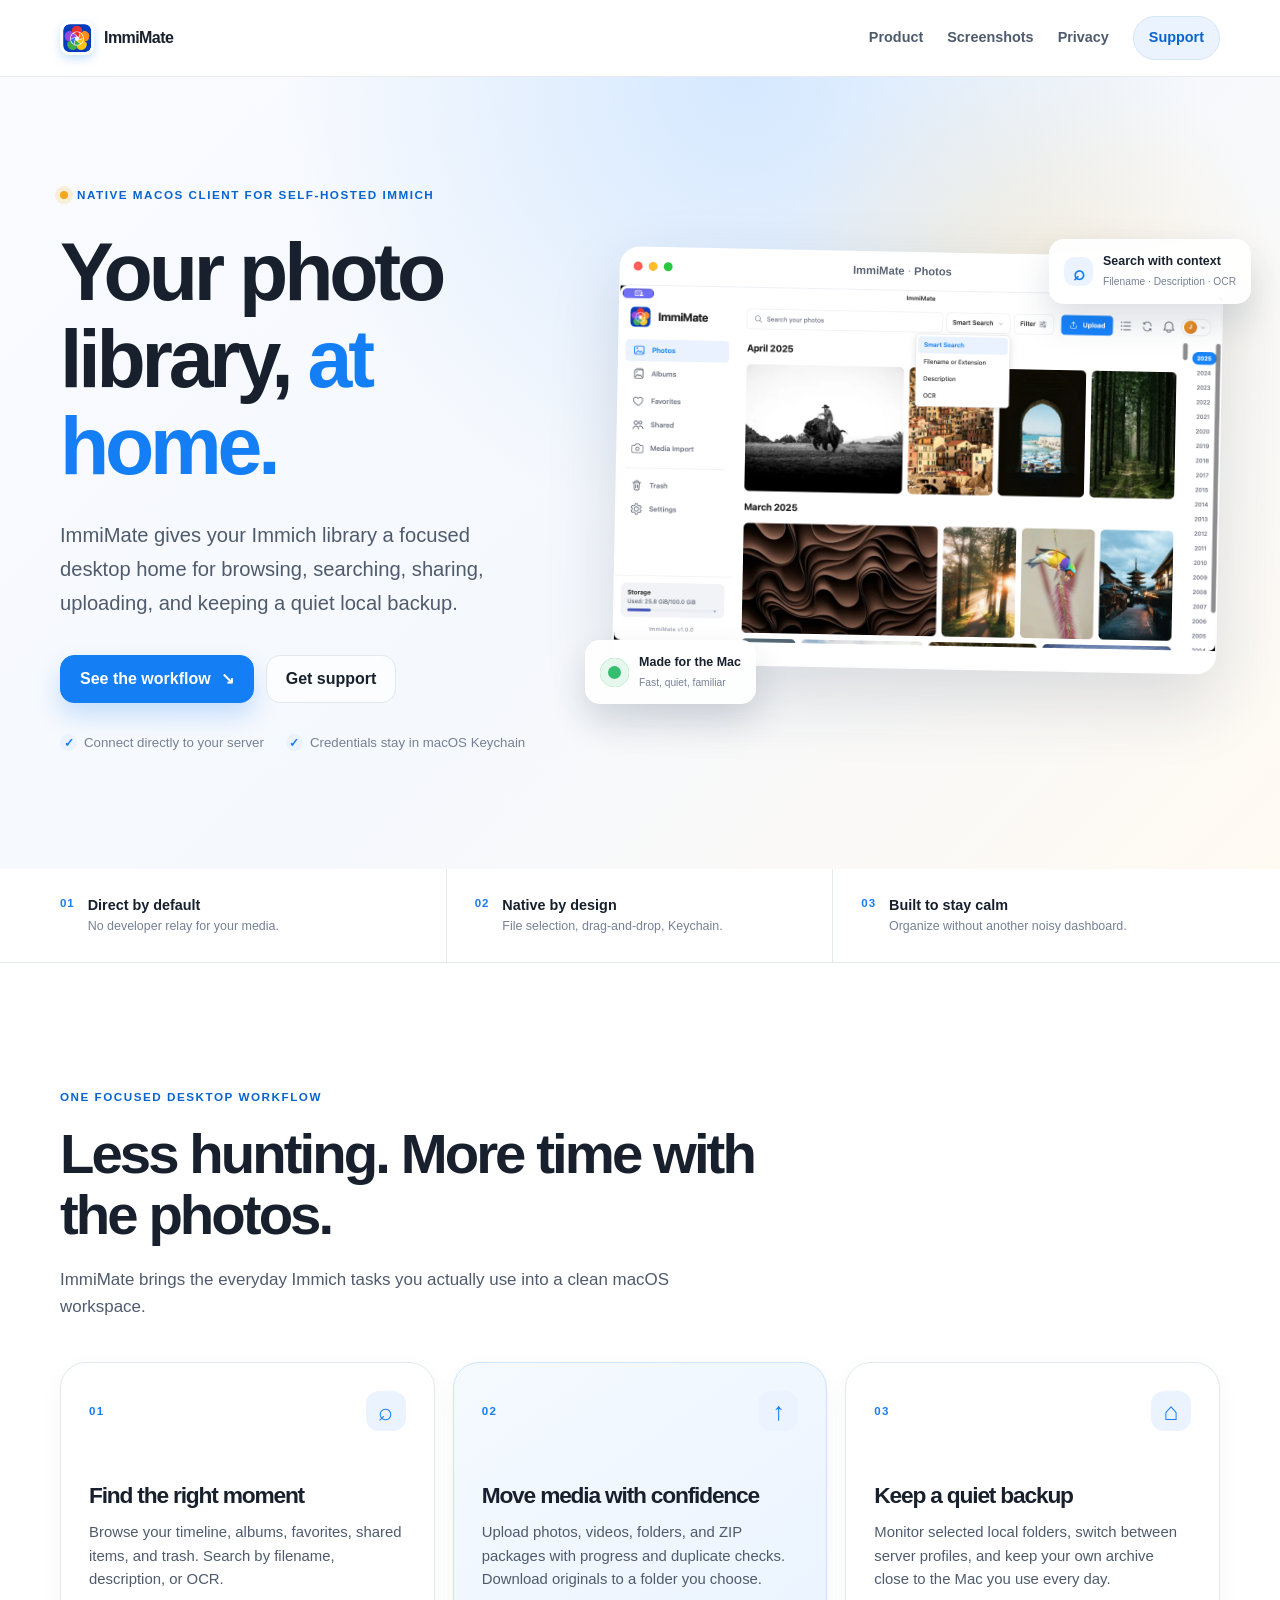
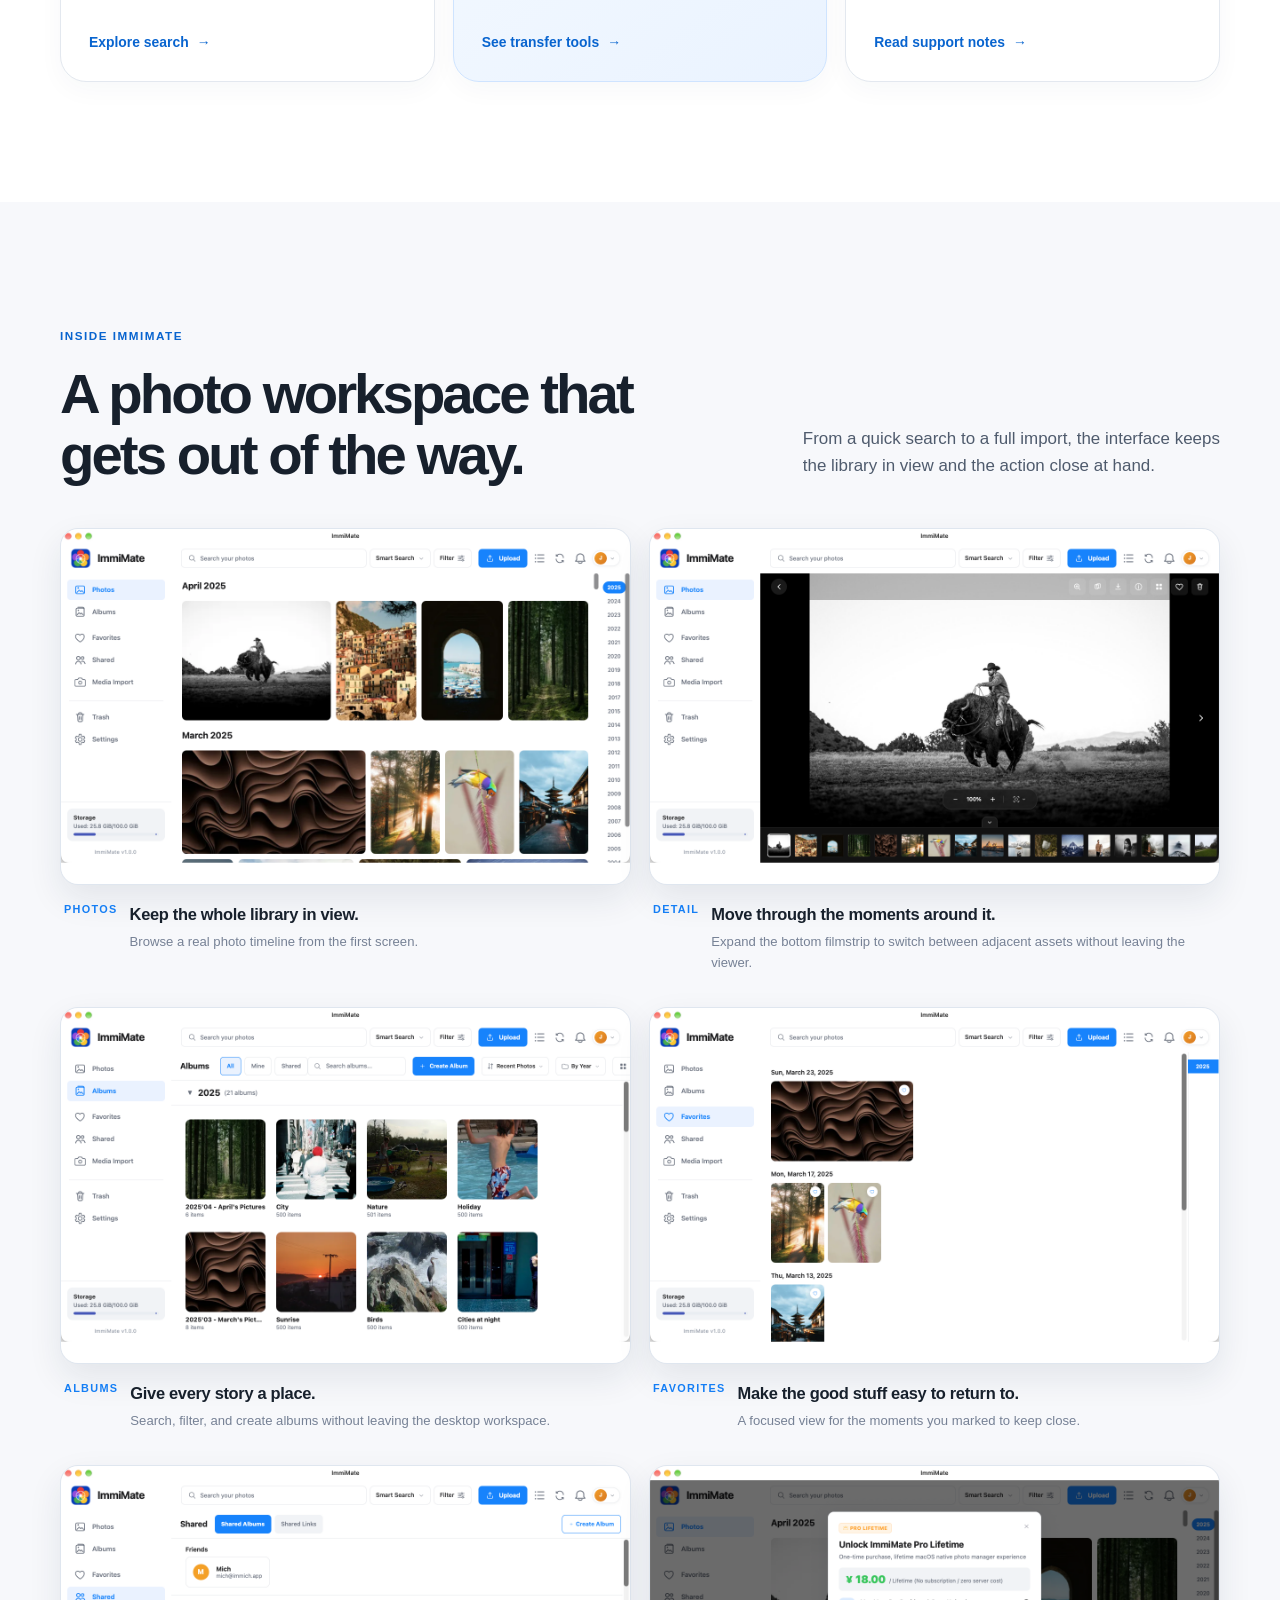
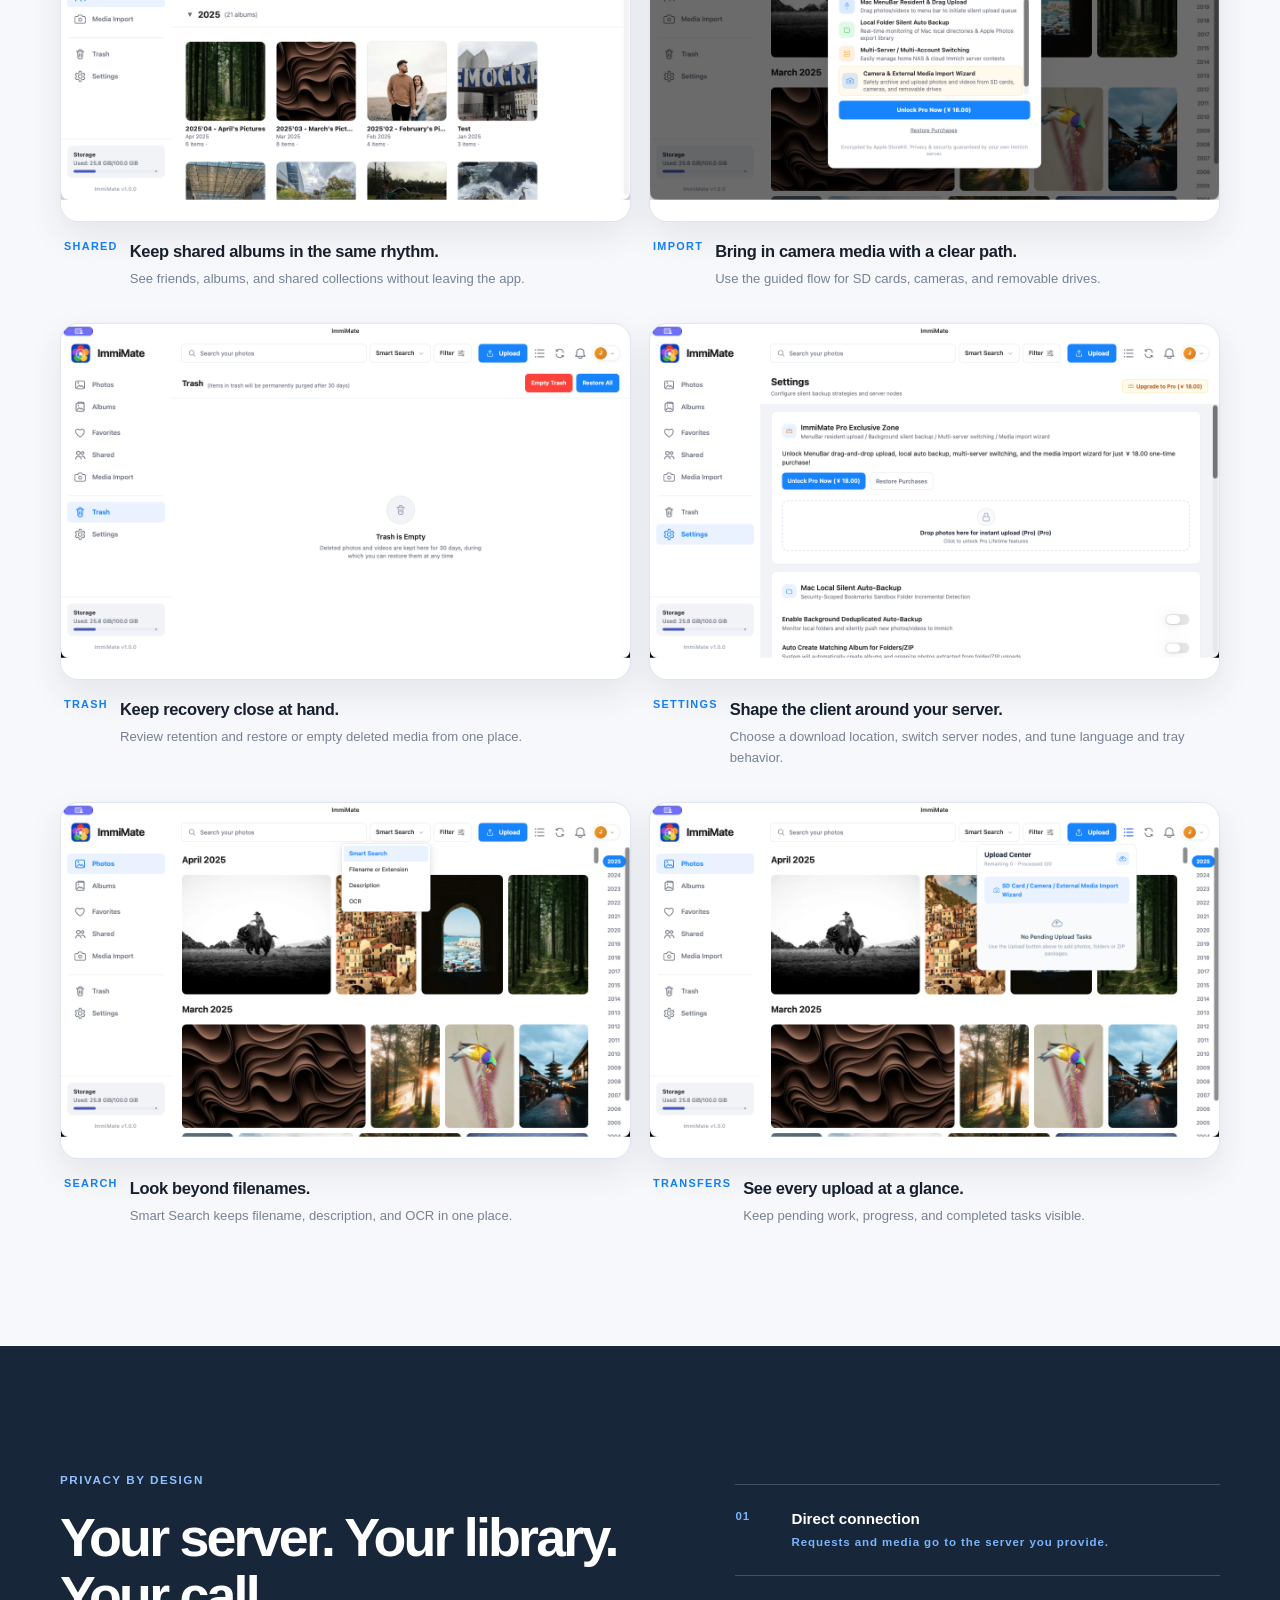
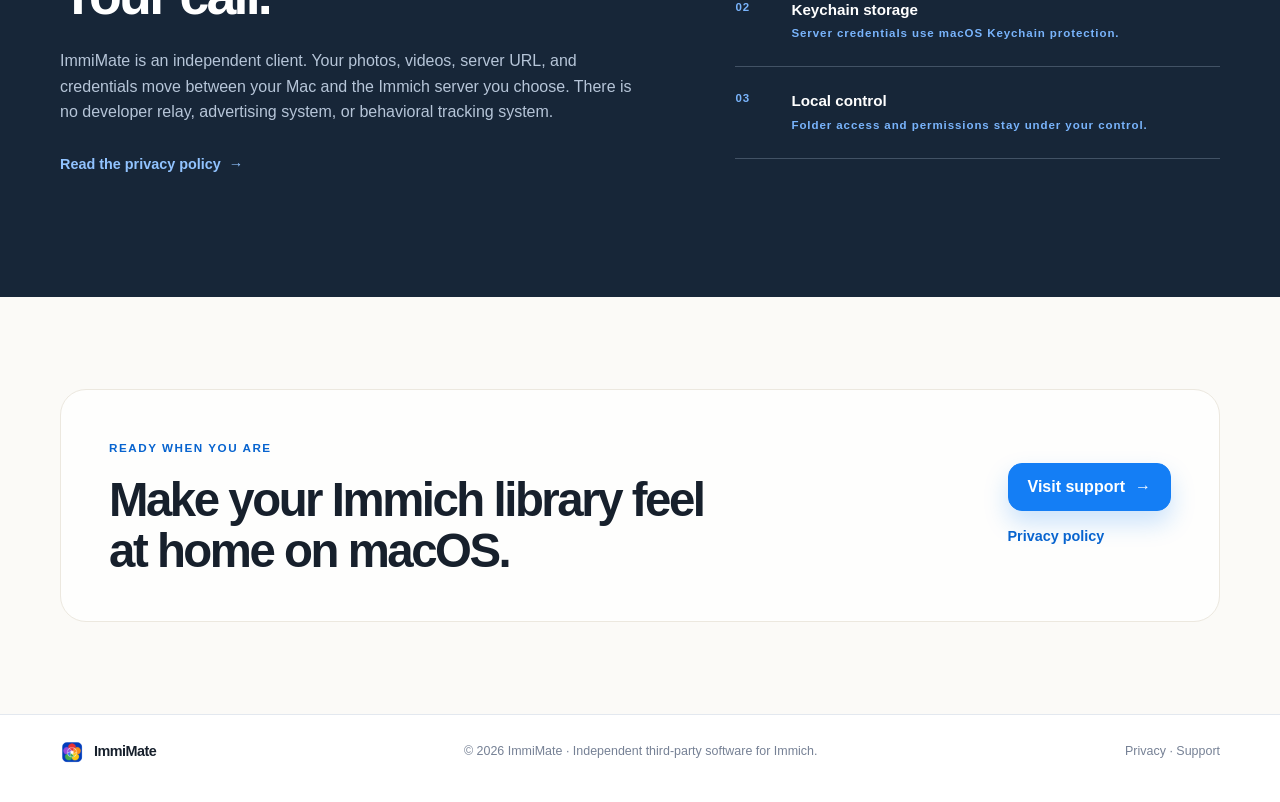
==== commit b2de95d9: "docs: remove internal capture note" ====
--- a/index.html
+++ b/index.html
@@ -155,7 +155,6 @@
               <figcaption><span data-i18n="home.gallery.uploads.label">Transfers</span><strong data-i18n="home.gallery.uploads.title">See every upload at a glance.</strong><small data-i18n="home.gallery.uploads.body">Keep pending work, progress, and completed tasks visible.</small></figcaption>
             </figure>
           </div>
-          <p class="source-note"><span aria-hidden="true">✦</span> <span data-i18n="home.gallery.source">All ten product captures come from the current macOS Release build connected to the official Immich Demo. No local mock data or edited screenshots are used.</span></p>
         </div>
       </section>
 
--- a/styles.css
+++ b/styles.css
@@ -128,8 +128,6 @@
 .shot figcaption span { grid-row: span 2; color: var(--blue); font-size: 0.68rem; font-weight: 850; letter-spacing: 0.12em; text-transform: uppercase; }
 .shot figcaption strong { font-size: 1.03rem; letter-spacing: -0.02em; }
 .shot figcaption small { margin-top: 3px; color: var(--muted); font-size: 0.82rem; }
-.source-note { display: flex; align-items: center; gap: 8px; margin: 46px 0 0; color: var(--muted); font-size: 0.79rem; }
-.source-note span { color: var(--orange); }
 
 .privacy-section { color: #fff; background: var(--navy); }
 .privacy-grid { display: grid; grid-template-columns: 0.95fr 0.8fr; gap: 100px; align-items: center; }
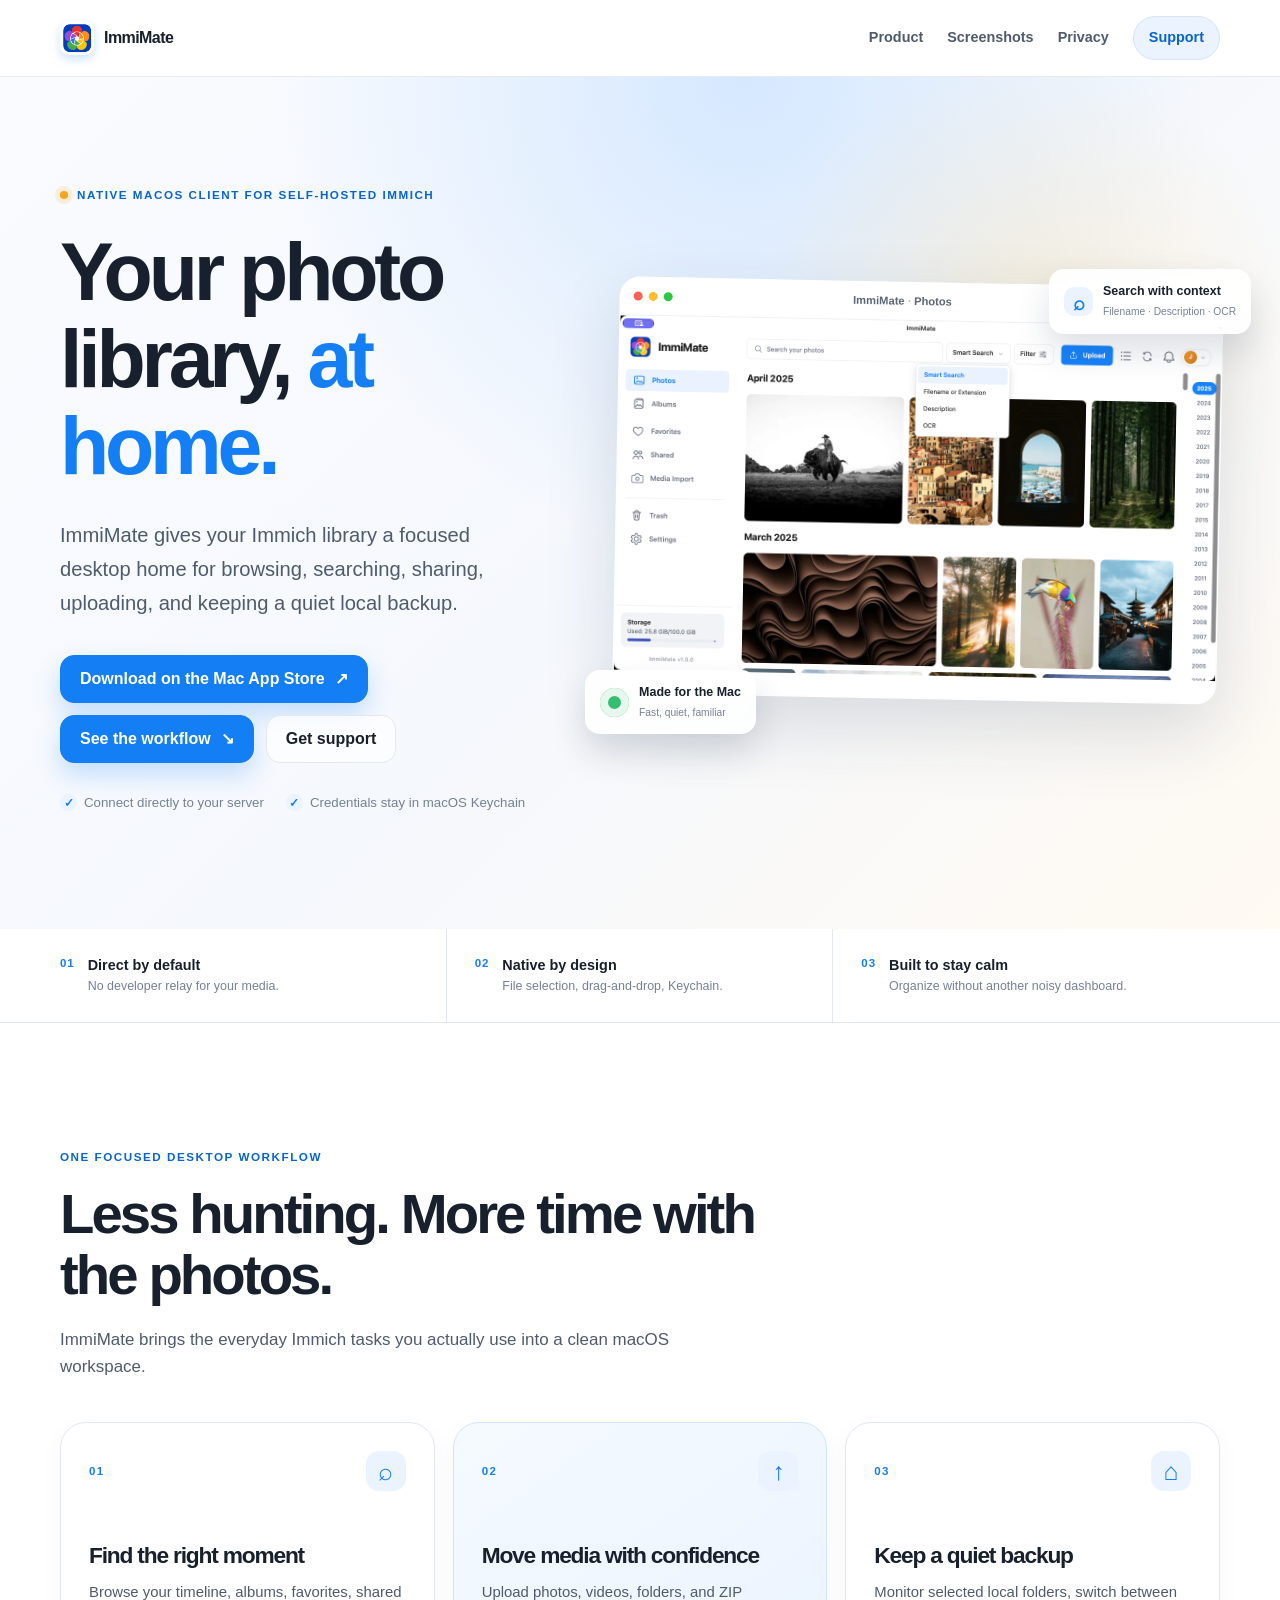
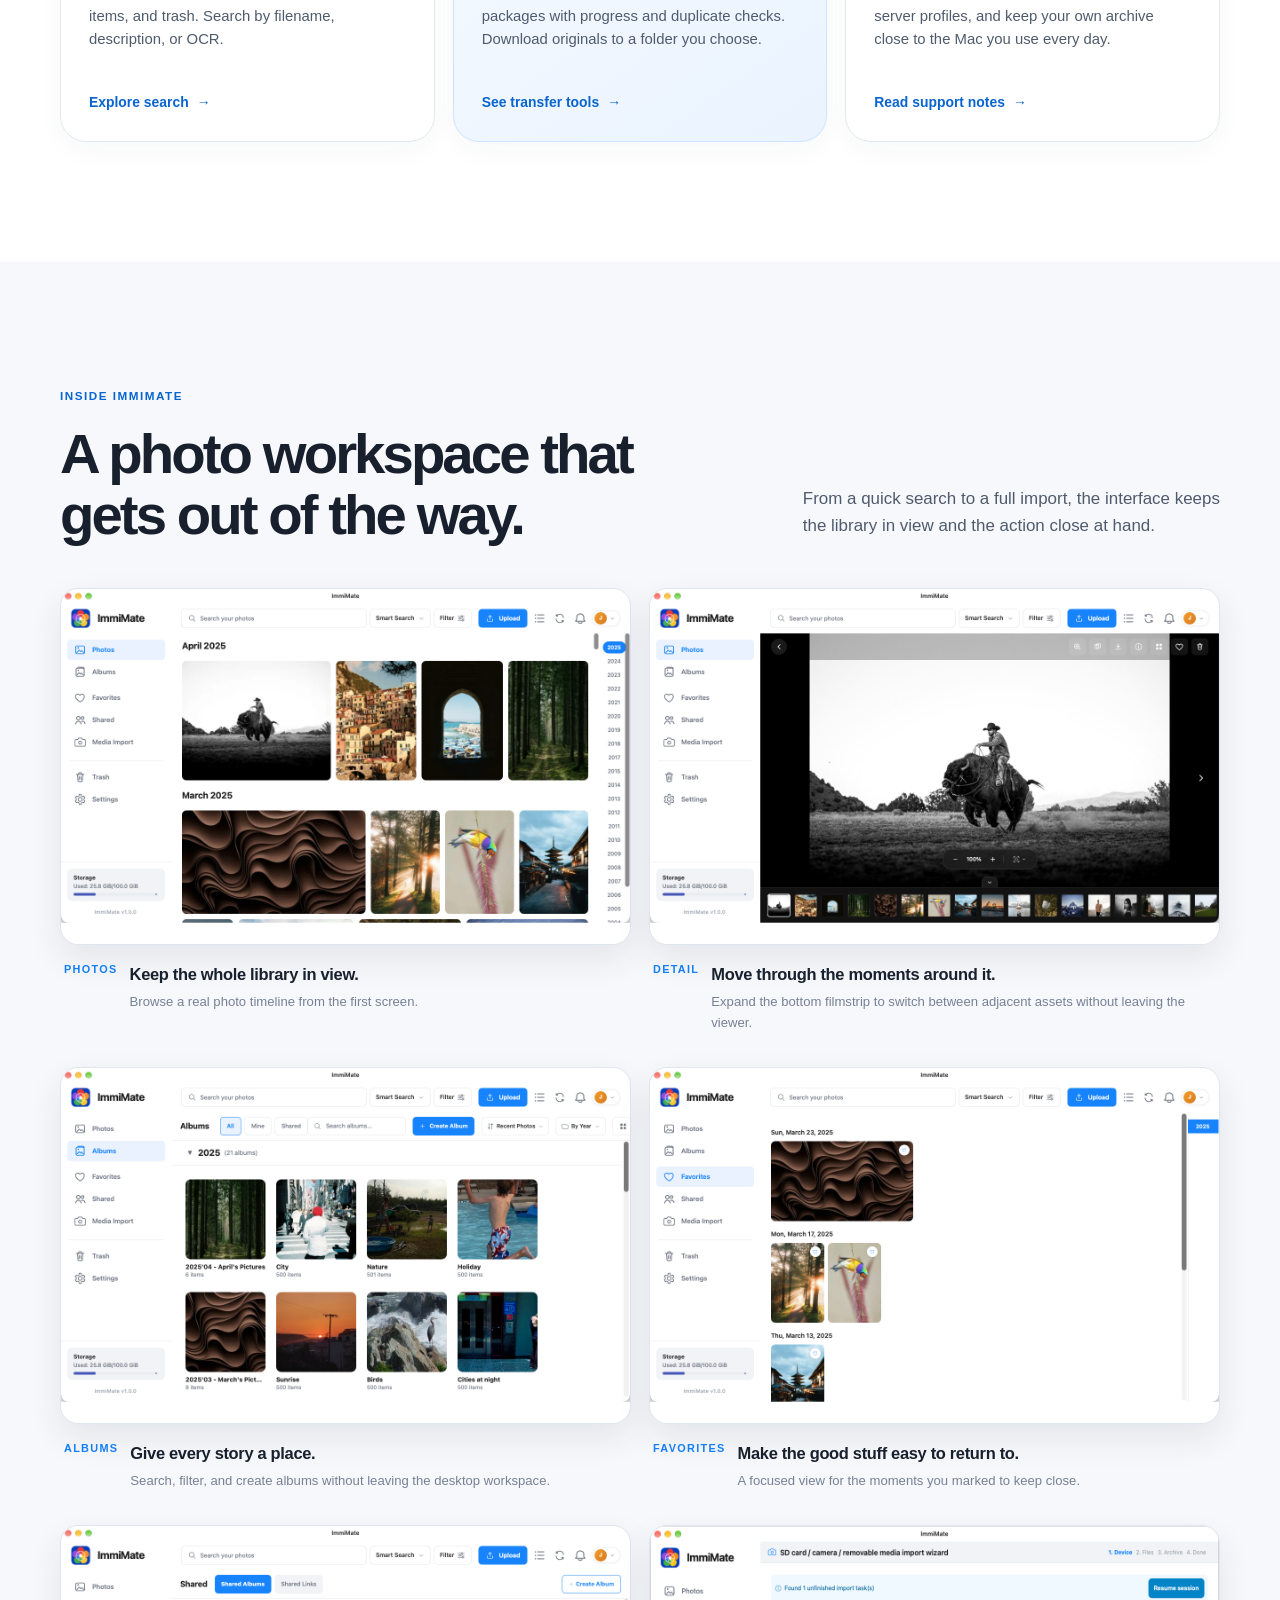
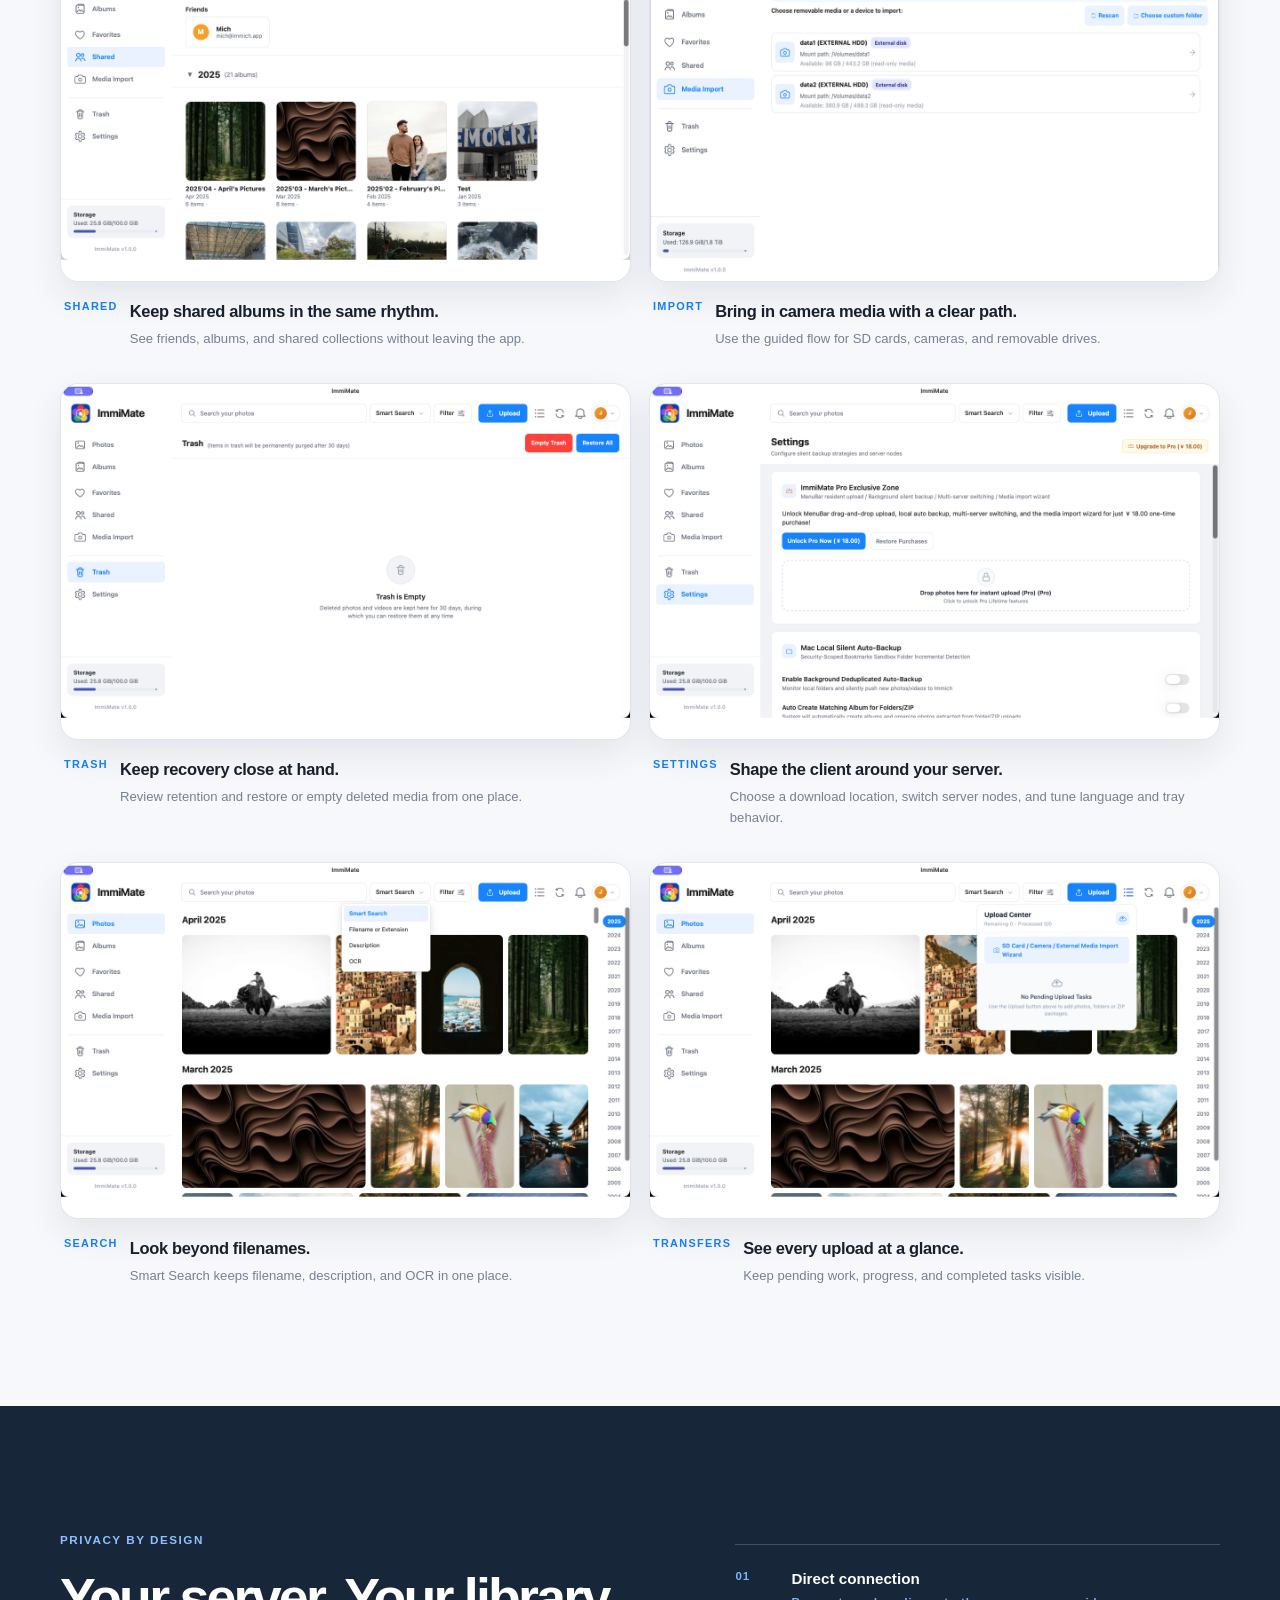
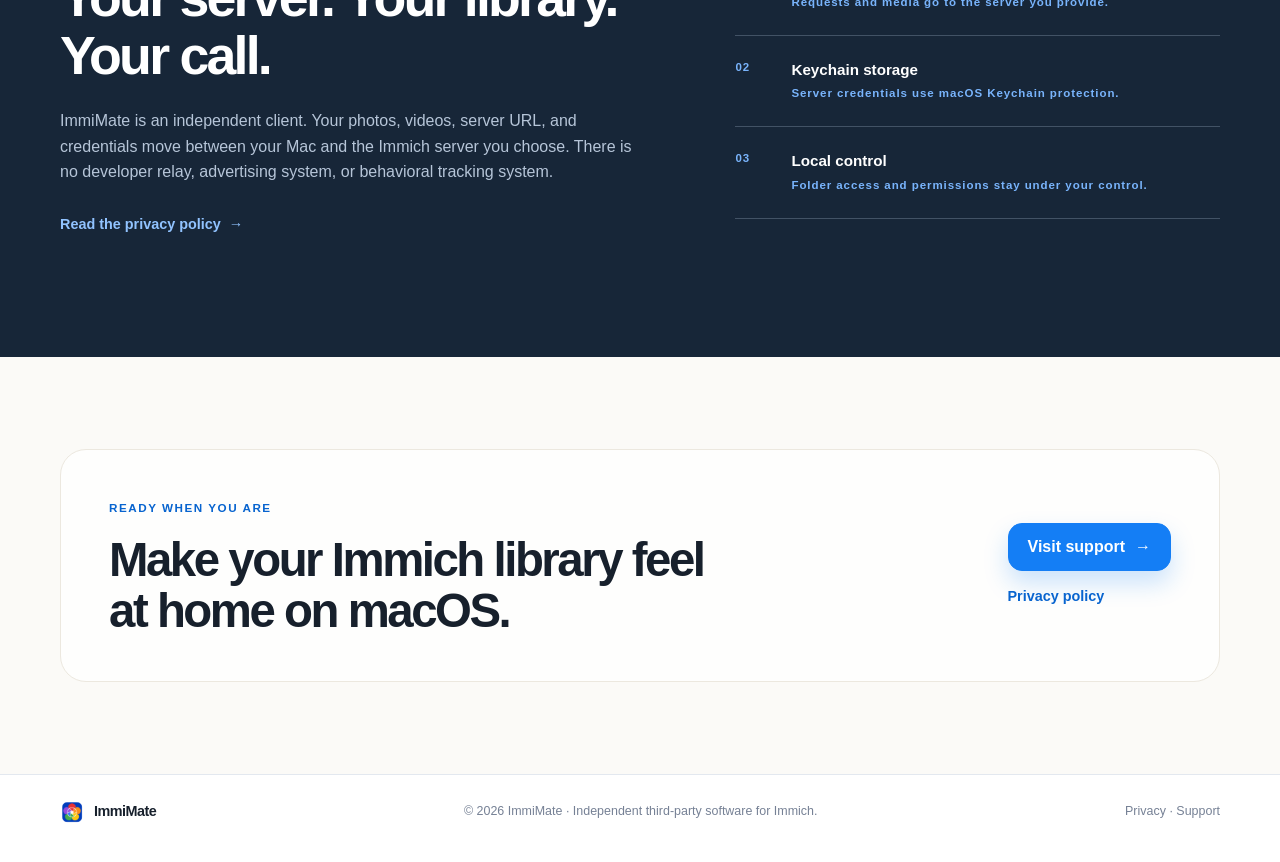
==== commit e0f25d01: "feat(website): add App Store download CTA" ====
--- a/index.html
+++ b/index.html
@@ -34,6 +34,7 @@
             <h1><span data-i18n="home.hero.title.main">Your photo library,</span> <em data-i18n="home.hero.title.em">at home.</em></h1>
             <p class="hero-lead" data-i18n="home.hero.lead">ImmiMate gives your Immich library a focused desktop home for browsing, searching, sharing, uploading, and keeping a quiet local backup.</p>
             <div class="actions">
+              <a class="button" href="https://apps.apple.com/app/id6804659975" target="_blank" rel="noopener"><span data-i18n="home.hero.appStore">Download on the Mac App Store</span> <span aria-hidden="true">↗</span></a>
               <a class="button" href="#screenshots"><span data-i18n="home.hero.workflow">See the workflow</span> <span aria-hidden="true">↘</span></a>
               <a class="button button-secondary" href="support/" data-i18n="home.hero.support">Get support</a>
             </div>
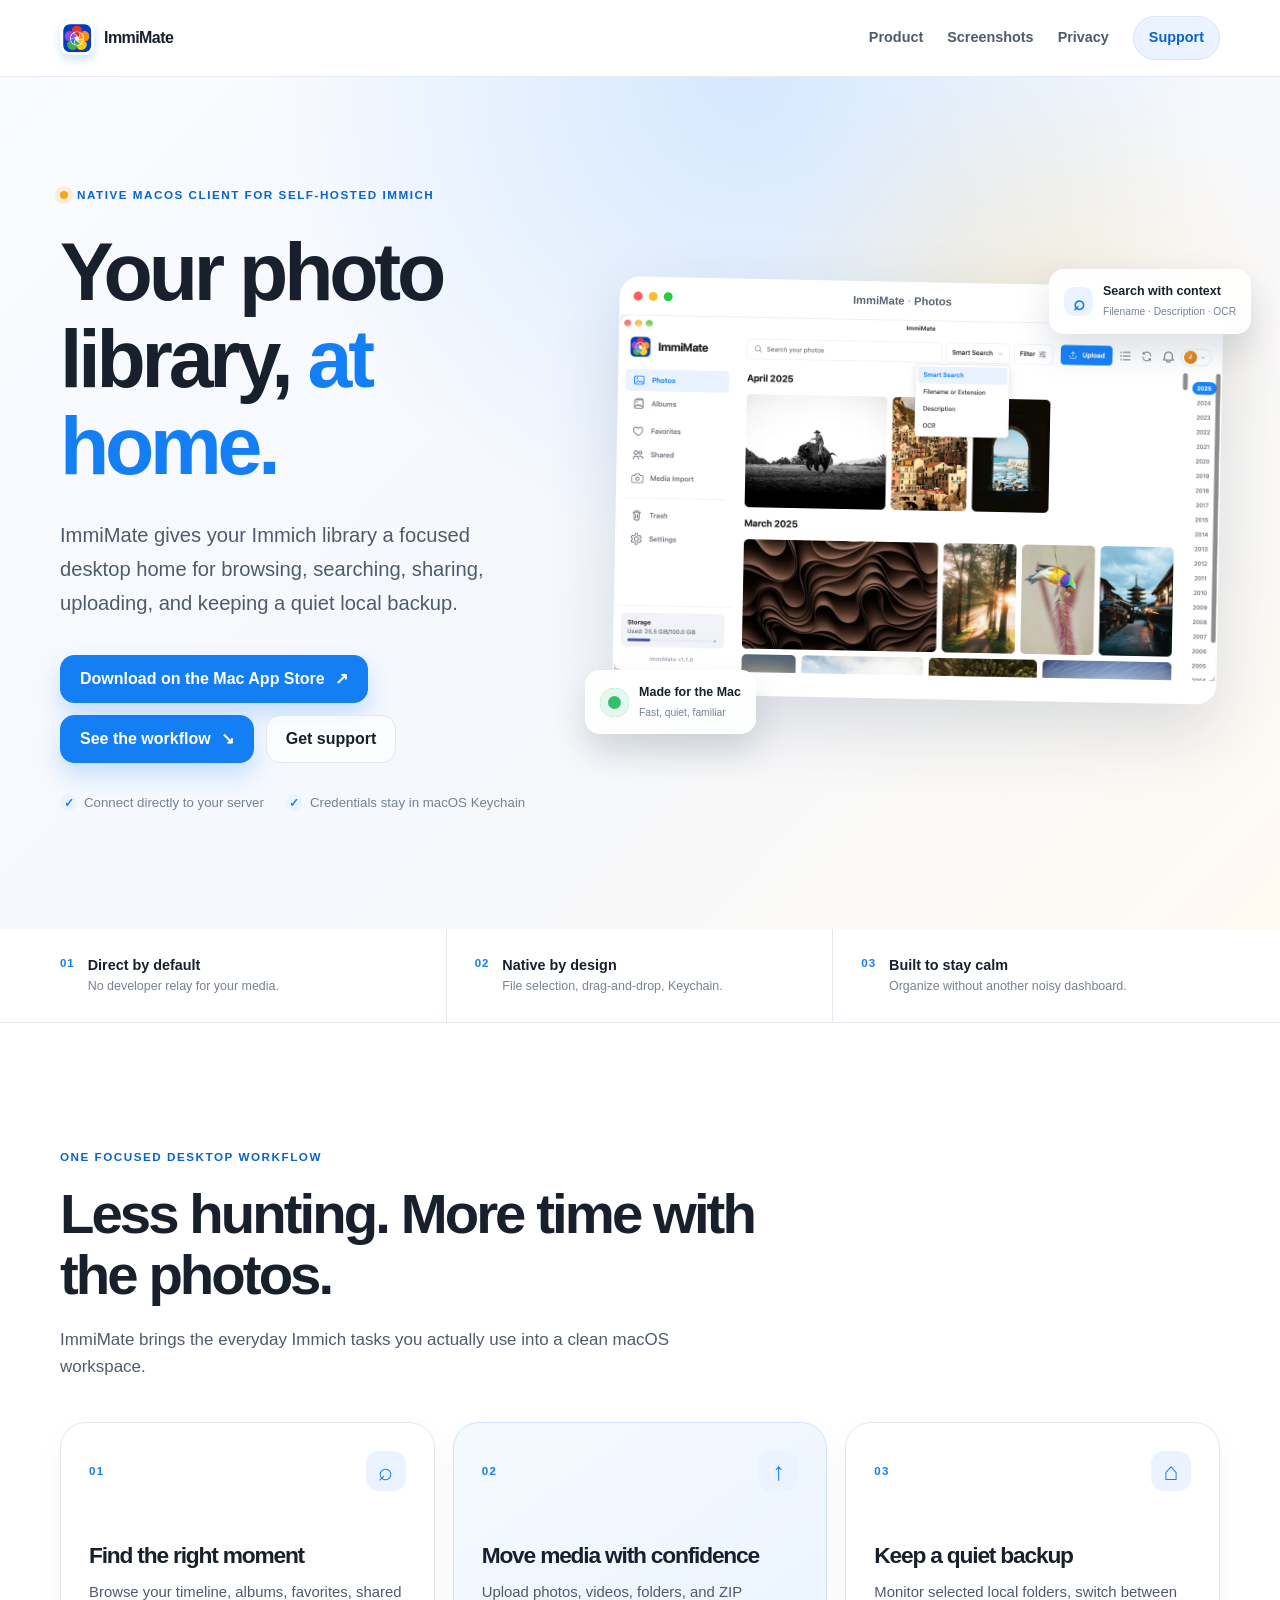
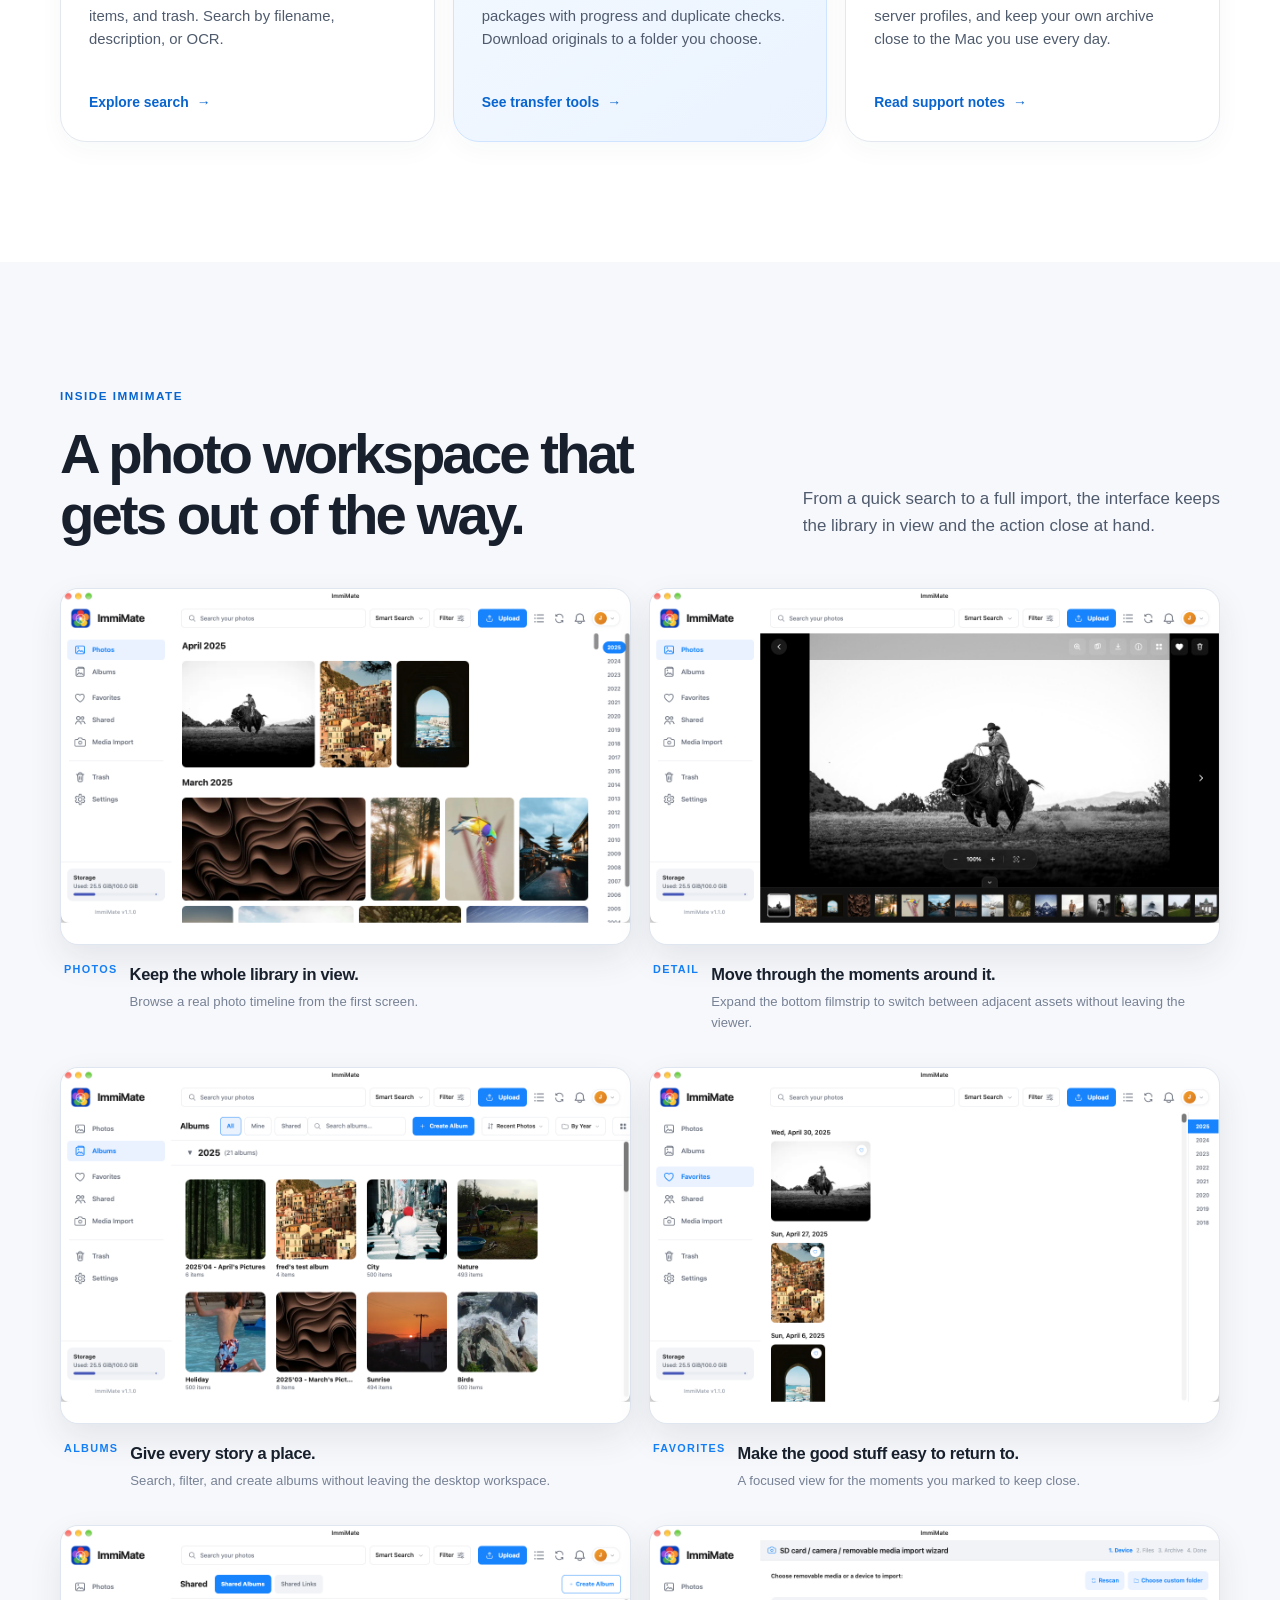
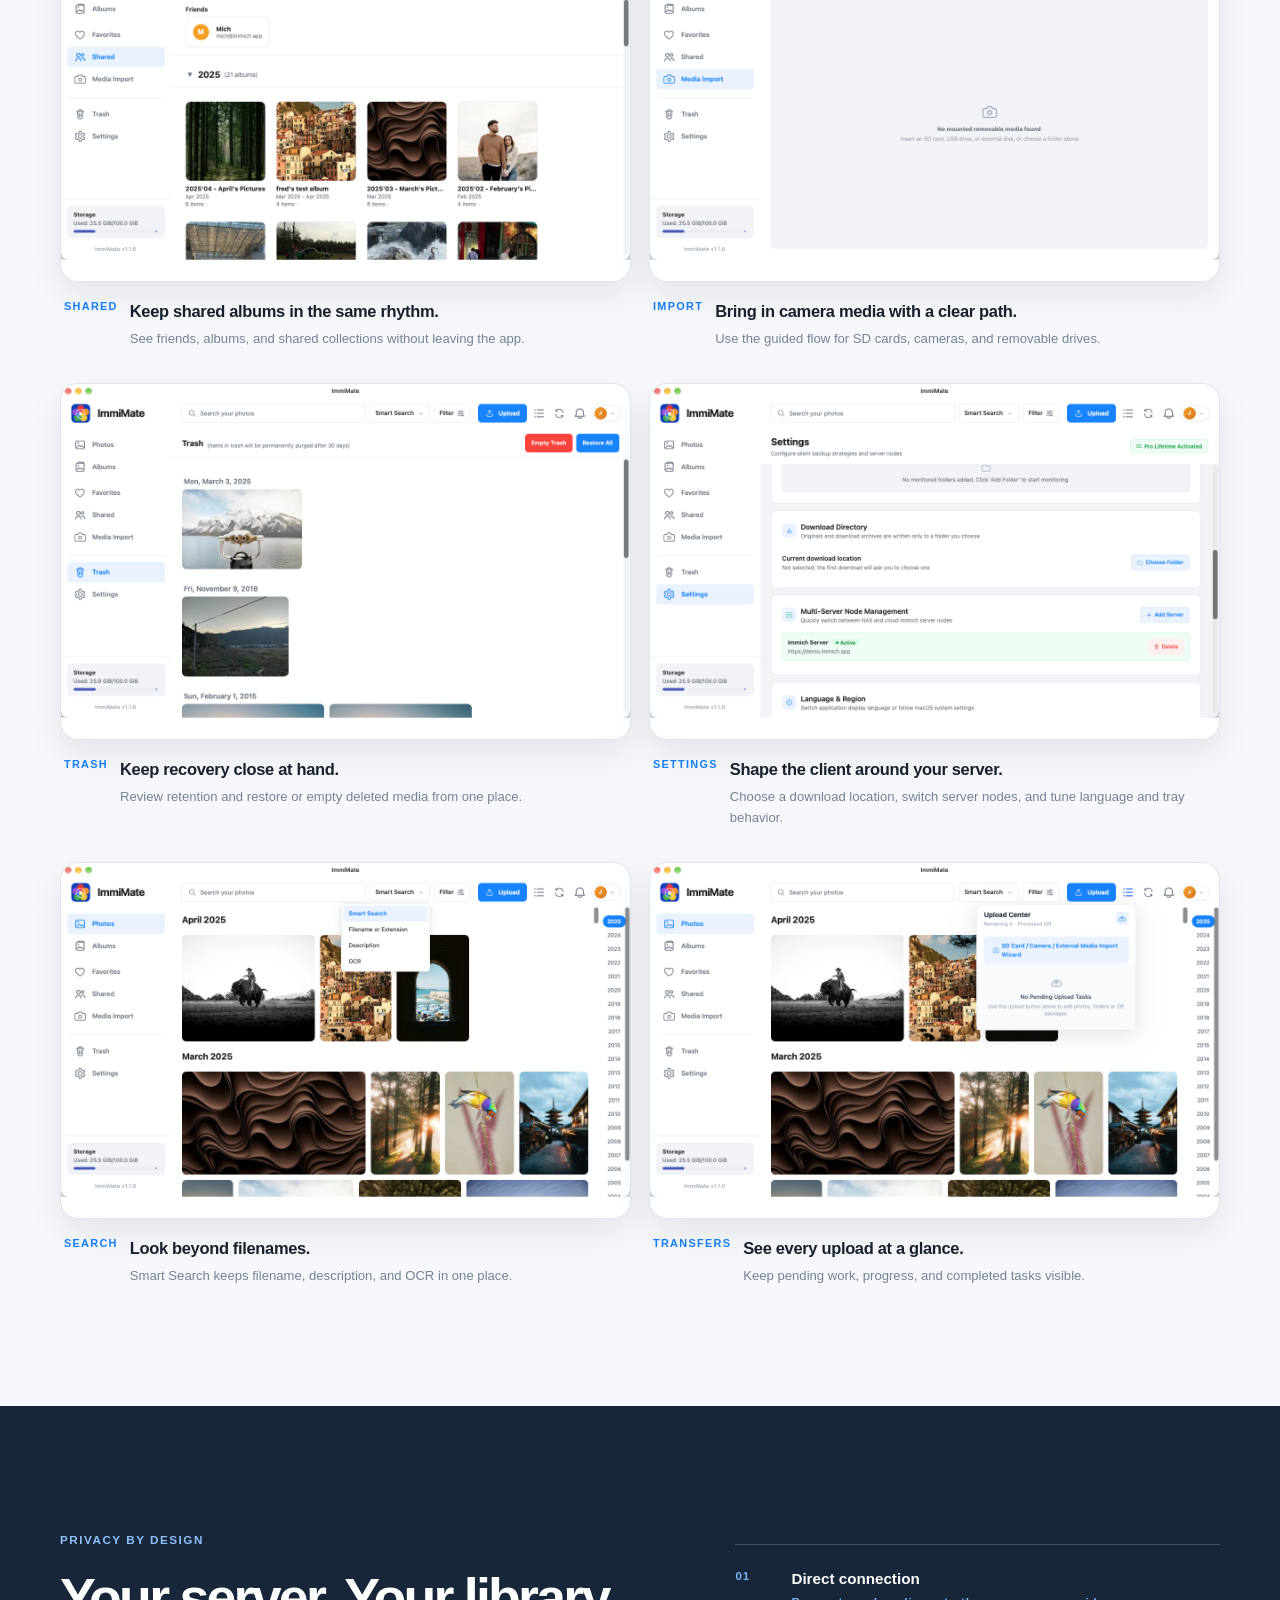
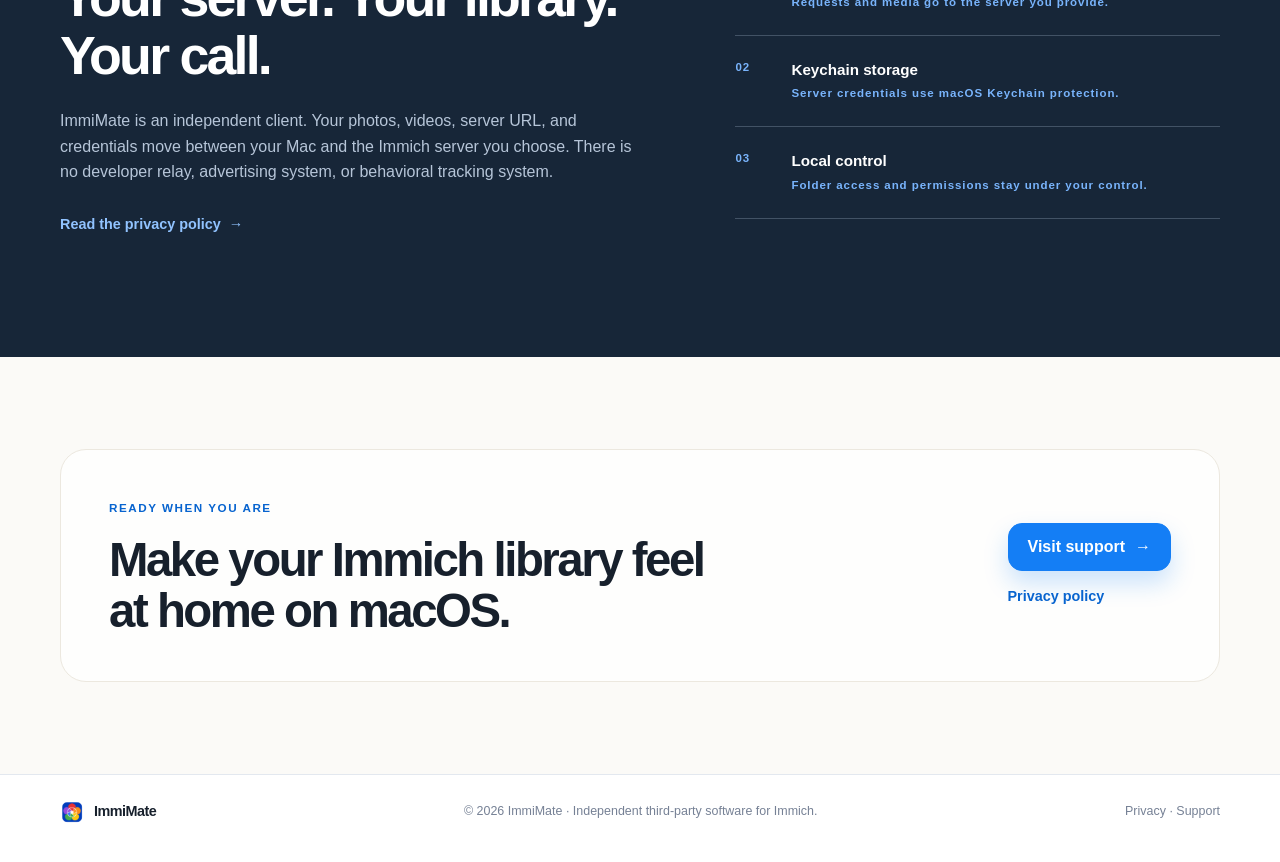
==== commit 8ad5adce: "docs(marketing): add eight localized screenshot sets" ====
(no text change in the page or its own stylesheets)
